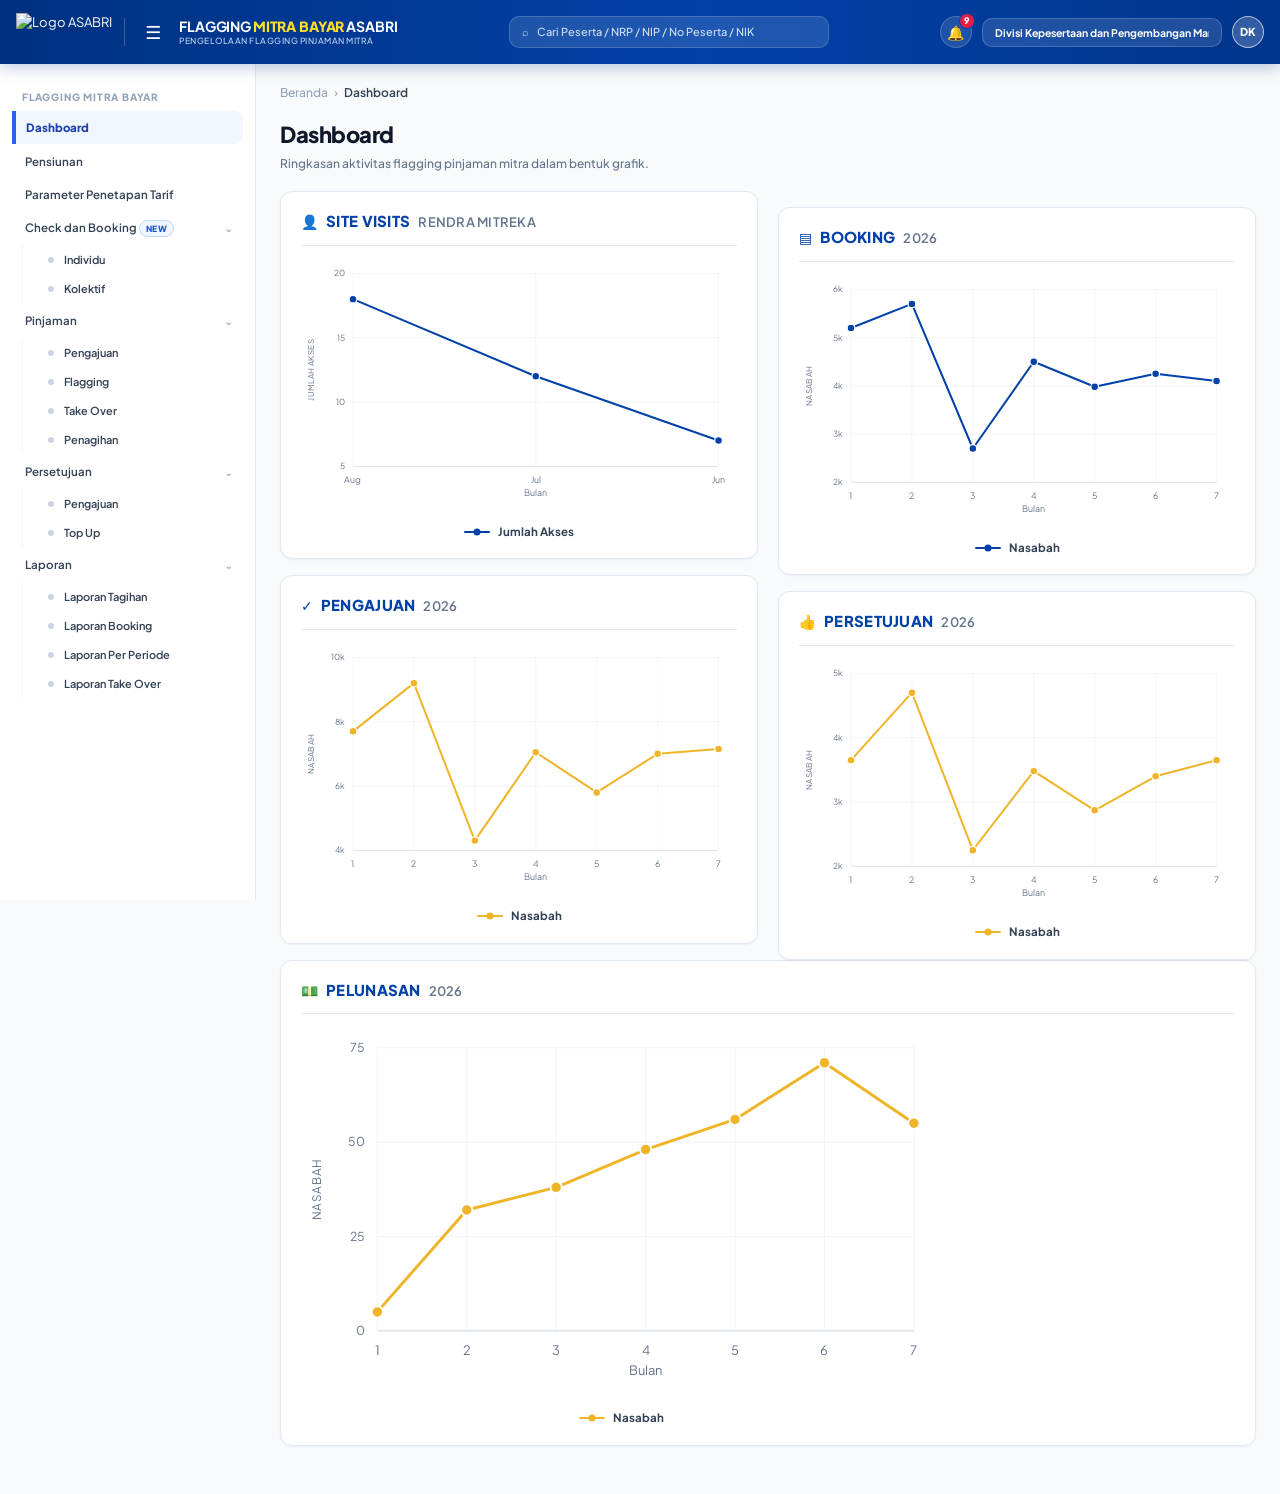
==== flagging/index.html @ bc32ad01 "Pendaftaran Peserta Baru, Daftar Nominatif & KPA, role pimpinan; KPR (PUM) dipisah ke pum/ - Pendaft" ====
<!DOCTYPE html>
<html lang="id">
<head>
<meta charset="UTF-8">
<meta name="viewport" content="width=device-width, initial-scale=1.0">
<title>Flagging Mitra Bayar (Prototype)</title>
<!-- Tampilan/warna diatur di style.css -->
<link rel="stylesheet" href="style.css">
</head>
<body>

<div class="app">

  <!-- ============ SIDEBAR ============ -->
  <nav class="sidebar" id="sidebar" aria-label="Navigasi utama">
    <div class="nav-group hot">FLAGGING MITRA BAYAR</div>

    <button class="nav-item" data-go="flagging-dashboard">Dashboard</button>
    <button class="nav-item" data-go="flagging-pensiunan">Pensiunan</button>
    <button class="nav-item" data-go="flagging-parameter-tarif">Parameter Penetapan Tarif</button>

    <button class="nav-item nav-parent" id="nav-flagging-cb" aria-expanded="true">
      <span>Check dan Booking <span class="tag">New</span></span><span class="chevron">⌄</span>
    </button>
    <div class="nav-children" id="nav-flagging-cb-children">
      <button class="nav-item nav-child" data-go="flagging-cb-individu">Individu</button>
      <button class="nav-item nav-child" data-go="flagging-cb-kolektif">Kolektif</button>
    </div>

    <button class="nav-item nav-parent" id="nav-flagging-pinjaman" aria-expanded="true">
      <span>Pinjaman</span><span class="chevron">⌄</span>
    </button>
    <div class="nav-children" id="nav-flagging-pinjaman-children">
      <button class="nav-item nav-child" data-go="flagging-pinjaman-pengajuan">Pengajuan</button>
      <button class="nav-item nav-child" data-go="flagging-pinjaman-flagging">Flagging</button>
      <button class="nav-item nav-child" data-go="flagging-pinjaman-takeover">Take Over</button>
      <button class="nav-item nav-child" data-go="flagging-pinjaman-penagihan">Penagihan</button>
    </div>

    <button class="nav-item nav-parent" id="nav-flagging-persetujuan" aria-expanded="true">
      <span>Persetujuan</span><span class="chevron">⌄</span>
    </button>
    <div class="nav-children" id="nav-flagging-persetujuan-children">
      <button class="nav-item nav-child" data-go="flagging-persetujuan">Pengajuan</button>
      <button class="nav-item nav-child" data-go="flagging-persetujuan-topup">Top Up</button>
    </div>

    <button class="nav-item nav-parent" id="nav-flagging-laporan" aria-expanded="true">
      <span>Laporan</span><span class="chevron">⌄</span>
    </button>
    <div class="nav-children" id="nav-flagging-laporan-children">
      <button class="nav-item nav-child" data-go="flagging-laporan-tagihan">Laporan Tagihan</button>
      <button class="nav-item nav-child" data-go="flagging-laporan-booking">Laporan Booking</button>
      <button class="nav-item nav-child" data-go="flagging-laporan-periode">Laporan Per Periode</button>
      <button class="nav-item nav-child" data-go="flagging-laporan-takeover">Laporan Take Over</button>
    </div>

  </nav>

  <!-- ============ MAIN ============ -->
  <div class="main">
    <header class="topbar">
      <div class="brand">
        <img class="brand-logo" src="logo-asabri-white.png" alt="Logo ASABRI">
        <span class="brand-sep"></span>
        <button class="burger" id="burger" aria-label="Sembunyikan / tampilkan sidebar">☰</button>
        <div class="brand-txt">FLAGGING <b>MITRA BAYAR</b> ASABRI<small>PENGELOLAAN FLAGGING PINJAMAN MITRA</small></div>
      </div>
      <div class="topsearch"><span>⌕</span><span>Cari Peserta / NRP / NIP / No Peserta / NIK</span></div>
      <div class="topright">
        <div class="notif-wrap">
          <button class="topbell" id="top-bell" aria-label="Notifikasi" aria-haspopup="true" aria-expanded="false">
            🔔<span class="topbell-badge" id="top-bell-count">0</span>
          </button>
          <div class="notif-pop" id="top-notif" hidden>
            <div class="notif-pop-head">
              <span>Notifikasi</span>
              <span class="pill pill-info" id="top-notif-count"></span>
            </div>
            <div class="notif-pop-list" id="top-notif-list"></div>
            <button class="notif-pop-foot" id="top-notif-all">Lihat semua di Persetujuan</button>
          </div>
        </div>
        <select class="role-chip" id="top-role" aria-label="Pilih role">
          <option>Divisi Kepesertaan dan Pengembangan Manfaat</option>
          <option>Kantor Cabang</option>
          <option>Bank BRI</option>
          <option>Bank BNI</option>
          <option>Bank Mandiri</option>
          <option>Bank BCA</option>
        </select>
        <div class="avatar" id="top-avatar">DK</div>
      </div>
    </header>

    <main class="content">
      <!-- ---------- PENGELOLAAN FLAGGING PINJAMAN MITRA » DASHBOARD ---------- -->
      <section class="screen" id="s-flagging-dashboard">
        <div class="crumb"><span>Beranda</span><span>›</span><b>Dashboard</b></div>
        <div class="page-head">
          <div>
            <h1 class="page-title">Dashboard</h1>
            <div class="page-sub">Ringkasan aktivitas flagging pinjaman mitra dalam bentuk grafik.</div>
          </div>
        </div>

        <div class="grid2" style="align-items:start">
          <div class="card chart-card">
            <div class="chart-head">
              <span class="chart-head-ico">👤</span>
              <span class="chart-head-title">Site Visits</span>
              <span class="chart-head-sub" id="fdash-mitra"></span>
            </div>
            <div id="fdash-site-visits"></div>
          </div>
          <div class="card chart-card">
            <div class="chart-head">
              <span class="chart-head-ico">▤</span>
              <span class="chart-head-title">Booking</span>
              <span class="chart-head-sub fdash-tahun"></span>
            </div>
            <div id="fdash-booking"></div>
          </div>
        </div>

        <div class="grid2" style="align-items:start">
          <div class="card chart-card">
            <div class="chart-head">
              <span class="chart-head-ico">✓</span>
              <span class="chart-head-title">Pengajuan</span>
              <span class="chart-head-sub fdash-tahun"></span>
            </div>
            <div id="fdash-pengajuan"></div>
          </div>
          <div class="card chart-card">
            <div class="chart-head">
              <span class="chart-head-ico">👍</span>
              <span class="chart-head-title">Persetujuan</span>
              <span class="chart-head-sub fdash-tahun"></span>
            </div>
            <div id="fdash-persetujuan"></div>
          </div>
        </div>

        <div class="card chart-card">
          <div class="chart-head">
            <span class="chart-head-ico">💵</span>
            <span class="chart-head-title">Pelunasan</span>
            <span class="chart-head-sub fdash-tahun"></span>
          </div>
          <div id="fdash-pelunasan" style="max-width:640px"></div>
        </div>
      </section>

      <!-- ---------- PENGELOLAAN FLAGGING PINJAMAN MITRA » PENSIUNAN ---------- -->
      <section class="screen" id="s-flagging-pensiunan">
        <div class="crumb"><span>Beranda</span><span>›</span><b>Pensiunan</b></div>
        <div class="page-head">
          <div>
            <h1 class="page-title">Pensiunan</h1>
            <div class="page-sub">Rekap peserta berflagging per mitra bayar, dipisah antara peserta aktif dan pensiun beserta imbal jasanya.</div>
          </div>
        </div>
        <div class="card">
          <h3 class="card-title">Search &amp; Filter</h3>
          <div class="grid3" style="align-items:end">
            <div class="field" style="margin-bottom:0">
              <label class="fl" for="fp-f-bulan">Periode Bulan</label>
              <select class="inp" id="fp-f-bulan"></select>
            </div>
            <div class="field" style="margin-bottom:0">
              <label class="fl" for="fp-f-tahun">Tahun</label>
              <input class="inp" type="number" id="fp-f-tahun" value="2025">
            </div>
            <div class="field" style="margin-bottom:0">
              <label class="fl" for="fp-f-mitra">Mitra Bayar</label>
              <input class="inp" id="fp-f-mitra" placeholder="Cari mitra...">
            </div>
          </div>
          <div class="toolbar" style="justify-content:flex-end;margin-top:14px;margin-bottom:0">
            <button class="btn btn-primary" id="fp-cari">⌕ Cari</button>
          </div>
        </div>

        <div class="card">
          <div class="toolbar" style="justify-content:space-between">
            <h3 class="card-title" style="margin:0">Daftar Mitra</h3>
            <div class="tbl-note" id="fp-count" style="margin:0"></div>
          </div>
          <div class="tbl-wrap">
            <table>
              <thead><tr>
                <th style="width:52px">No</th>
                <th>Mitra Bayar</th>
                <th class="num">Peserta Aktif</th>
                <th class="num">Imbal Jasa Peserta Aktif</th>
                <th class="num">Peserta Pensiun</th>
                <th class="num">Imbal Jasa Peserta Pensiun</th>
                <th class="num">Jumlah Penerima</th>
                <th class="num">Jumlah Netto</th>
              </tr></thead>
              <tbody id="fp-body"></tbody>
            </table>
          </div>
          <div style="display:flex;justify-content:flex-end;align-items:center;margin-top:10px">
            <div id="fp-pager" style="display:flex;gap:4px"></div>
          </div>
        </div>
      </section>

      <!-- ---------- PENGELOLAAN FLAGGING PINJAMAN MITRA » PINJAMAN » PERSETUJUAN ---------- -->
      <section class="screen" id="s-flagging-persetujuan">
        <div class="crumb"><span>Beranda</span><span>›</span><b>Persetujuan</b></div>
        <div class="page-head">
          <div>
            <h1 class="page-title">Persetujuan</h1>
            <div class="page-sub">Antrean persetujuan dari Check dan Booking (Individu &amp; Kolektif) dan dari sub modul Pengajuan.</div>
          </div>
        </div>

        <div class="card">
          <div class="grid3" style="align-items:end">
            <div class="field" style="margin-bottom:0">
              <label class="fl" for="fps-f-cari">KPA/NRP/NIP/Nama</label>
              <input class="inp" id="fps-f-cari" placeholder="Masukkan kata kunci pencarian...">
            </div>
            <div class="field" style="margin-bottom:0">
              <label class="fl" for="fps-f-status">Status</label>
              <select class="inp" id="fps-f-status"></select>
            </div>
            <div class="toolbar" style="justify-content:flex-end;margin-bottom:0">
              <button class="btn btn-primary" id="fps-cari">⌕ Cari</button>
            </div>
          </div>
        </div>

        <div class="card">
          <div class="tbl-wrap">
            <table>
              <thead><tr>
                <th>KPA</th>
                <th>NRP/NIP</th>
                <th>Mitra</th>
                <th>NOPENS</th>
                <th>Nama</th>
                <th>Tanggal Lahir</th>
                <th>Aktivitas</th>
                <th>Status</th>
                <th>Tanggal Proses</th>
                <th>Aksi</th>
              </tr></thead>
              <tbody id="fps-body"></tbody>
            </table>
          </div>

      <!-- ---------- FLAGGING » PERSETUJUAN » RIWAYAT ---------- -->
      <section class="screen" id="s-flagging-persetujuan-riwayat">
        <div class="crumb"><span>Beranda</span><span>›</span><span>Persetujuan</span><span>›</span><b>Riwayat Persetujuan</b></div>
        <div class="page-head">
          <div style="display:flex;align-items:flex-start;gap:14px">
            <button class="btn btn-ghost" data-go="flagging-persetujuan" id="fpsr-kembali">← Kembali</button>
            <div>
              <h1 class="page-title">Riwayat Persetujuan</h1>
              <div class="page-sub" id="fpsr-sub"></div>
            </div>
          </div>
        </div>

        <div class="card">
          <div class="tbl-wrap">
            <table class="wide-table">
              <thead>
                <tr>
                  <th rowspan="2">Tanggal Permohonan</th>
                  <th colspan="2" class="th-group">Mitra</th>
                  <th rowspan="2">Nama</th>
                  <th rowspan="2">KPA</th>
                  <th rowspan="2">NOPENS</th>
                  <th rowspan="2">NIK</th>
                  <th rowspan="2">Nomor Pinjaman Kredit</th>
                  <th colspan="3" class="th-group">Update</th>
                </tr>
                <tr>
                  <th>Nama</th><th>Cabang</th>
                  <th>Tanggal</th><th>Pemakai</th><th>Status</th>
                </tr>
              </thead>
              <tbody id="fpsr-body"></tbody>
            </table>
          </div>
          <div class="tbl-note" id="fpsr-count"></div>
        </div>
      </section>
          <div style="display:flex;justify-content:space-between;align-items:center;margin-top:10px;flex-wrap:wrap;gap:10px">
            <div class="tbl-note" id="fps-count" style="margin:0"></div>
            <div id="fps-pager" style="display:flex;gap:4px"></div>
          </div>
        </div>
      </section>

      <!-- ---------- FLAGGING » PERSETUJUAN » TOP UP ---------- -->
      <section class="screen" id="s-flagging-persetujuan-topup">
        <div class="crumb"><span>Beranda</span><span>›</span><span>Persetujuan</span><span>›</span><b>Top Up</b></div>
        <div class="page-head">
          <div>
            <h1 class="page-title">Persetujuan — Top Up</h1>
            <div class="page-sub">Antrean pengajuan top up dari layar Tambahkan Top Up.</div>
          </div>
        </div>

        <div class="card">
          <div class="grid3" style="align-items:end">
            <div class="field" style="margin-bottom:0">
              <label class="fl" for="fpt2-f-cari">KPA/NRP/NIP/Nama</label>
              <input class="inp" id="fpt2-f-cari" placeholder="Masukkan kata kunci pencarian...">
            </div>
            <div class="field" style="margin-bottom:0">
              <label class="fl" for="fpt2-f-status">Status</label>
              <select class="inp" id="fpt2-f-status"></select>
            </div>
            <div class="toolbar" style="justify-content:flex-end;margin-bottom:0">
              <button class="btn btn-primary" id="fpt2-cari">⌕ Cari</button>
            </div>
          </div>
        </div>

        <div class="card">
          <div class="tbl-wrap">
            <table>
              <thead><tr>
                <th>KPA</th>
                <th>NRP/NIP</th>
                <th>Mitra</th>
                <th>NOPENS</th>
                <th>Nama</th>
                <th>Aktivitas</th>
                <th class="num">Top Up Ke</th>
                <th class="num">Plafon</th>
                <th>Status</th>
                <th>Tanggal Proses</th>
                <th>Aksi</th>
              </tr></thead>
              <tbody id="fpt2-body"></tbody>
            </table>
          </div>
          <div style="display:flex;justify-content:space-between;align-items:center;margin-top:10px;flex-wrap:wrap;gap:10px">
            <div class="tbl-note" id="fpt2-count" style="margin:0"></div>
            <div id="fpt2-pager" style="display:flex;gap:4px"></div>
          </div>
        </div>
      </section>

      <!-- ---------- FLAGGING » PERSETUJUAN » TOP UP » DETAIL ---------- -->
      <section class="screen" id="s-flagging-persetujuan-topup-detail">
        <div class="crumb"><span>Beranda</span><span>›</span><span>Persetujuan</span><span>›</span><span>Top Up</span><span>›</span><b>Detail Top Up</b></div>
        <div class="page-head">
          <div style="display:flex;align-items:flex-start;gap:14px">
            <button class="btn btn-ghost" data-go="flagging-persetujuan-topup">← Kembali</button>
            <div>
              <h1 class="page-title">Detail Pengajuan Top Up</h1>
              <div class="page-sub" id="fptd-sub"></div>
            </div>
          </div>
        </div>

        <div class="card">
          <h2 class="card-title">Data Top Up</h2>
          <hr class="hr-card">
          <h4 class="section-title">Informasi Peserta</h4>
          <div class="grid3" id="fptd-peserta"></div>
        </div>

        <div class="card">
          <h4 class="section-title">Informasi Top Up</h4>
          <div class="grid2" id="fptd-topup"></div>
          <div class="alert alert-info" id="fptd-tanpa-muatan" style="display:none">
            <span>ⓘ</span><span>Pengajuan ini tidak membawa rincian top up — kemungkinan dibuat sebelum layar Tambahkan Top Up dipakai.</span>
          </div>

          <div class="alert alert-info" id="fptd-keputusan" style="display:none">
            <span>ⓘ</span><span id="fptd-keputusan-teks"></span>
          </div>

          <div class="form-actions" id="fptd-aksi">
            <button class="btn btn-danger" id="fptd-tolak">Tolak</button>
            <button class="btn btn-success" id="fptd-setujui">Setujui</button>
          </div>
        </div>

        <div class="card">
          <h4 class="section-title">Riwayat</h4>
          <div class="tbl-wrap">
            <table>
              <thead><tr><th>Tanggal</th><th>Pengguna</th><th>Aksi</th><th>Keterangan</th></tr></thead>
              <tbody id="fptd-riwayat"></tbody>
            </table>
          </div>
        </div>
      </section>

      <!-- ---------- PENGELOLAAN FLAGGING PINJAMAN MITRA » LAPORAN ---------- -->
      <section class="screen" id="s-flagging-laporan-tagihan">
        <div class="crumb"><span>Beranda</span><span>›</span><span>Laporan</span><span>›</span><b>Laporan Tagihan</b></div>
        <div class="page-head">
          <div>
            <h1 class="page-title">Laporan Tagihan</h1>
            <div class="page-sub">Rekap tagihan pinjaman mitra.</div>
          </div>
        </div>
        <div class="card">
          <div class="alert alert-info"><span>ⓘ</span><span>Halaman ini masih dalam pengembangan. Isinya akan menyusul sesuai referensi FSD.</span></div>
        </div>
      </section>

      <section class="screen" id="s-flagging-laporan-booking">
        <div class="crumb"><span>Beranda</span><span>›</span><span>Laporan</span><span>›</span><b>Laporan Booking</b></div>
        <div class="page-head">
          <div>
            <h1 class="page-title">Laporan Booking</h1>
            <div class="page-sub">Rekap booking pinjaman mitra.</div>
          </div>
        </div>
        <div class="card">
          <div class="alert alert-info"><span>ⓘ</span><span>Halaman ini masih dalam pengembangan. Isinya akan menyusul sesuai referensi FSD.</span></div>
        </div>
      </section>

      <section class="screen" id="s-flagging-laporan-periode">
        <div class="crumb"><span>Beranda</span><span>›</span><span>Laporan</span><span>›</span><b>Laporan Per Periode</b></div>
        <div class="page-head">
          <div>
            <h1 class="page-title">Laporan Per Periode</h1>
            <div class="page-sub">Rekap pinjaman mitra per periode.</div>
          </div>
        </div>
        <div class="card">
          <div class="alert alert-info"><span>ⓘ</span><span>Halaman ini masih dalam pengembangan. Isinya akan menyusul sesuai referensi FSD.</span></div>
        </div>
      </section>

      <section class="screen" id="s-flagging-laporan-takeover">
        <div class="crumb"><span>Beranda</span><span>›</span><span>Laporan</span><span>›</span><b>Laporan Take Over</b></div>
        <div class="page-head">
          <div>
            <h1 class="page-title">Laporan Take Over</h1>
            <div class="page-sub">Rekap take over pinjaman mitra.</div>
          </div>
        </div>
        <div class="card">
          <div class="alert alert-info"><span>ⓘ</span><span>Halaman ini masih dalam pengembangan. Isinya akan menyusul sesuai referensi FSD.</span></div>
        </div>
      </section>

      <!-- ---------- PENGELOLAAN FLAGGING PINJAMAN MITRA » PARAMETER PENETAPAN TARIF ---------- -->
      <section class="screen" id="s-flagging-parameter-tarif">
        <div class="crumb"><span>Beranda</span><span>›</span><b>Parameter Penetapan Tarif</b></div>
        <div class="page-head">
          <div>
            <h1 class="page-title">Parameter Penetapan Tarif</h1>
            <div class="page-sub">Tarif layanan per jenis transaksi dan jenis peserta.</div>
          </div>
          <button class="btn btn-primary" data-go="flagging-tarif-tambah">+ Penetapan Tarif</button>
        </div>

        <div class="card">
          <div class="grid3" style="align-items:end">
            <div class="field" style="margin-bottom:0">
              <label class="fl" for="ftr-f-tarif">Jenis Tarif</label>
              <select class="inp" id="ftr-f-tarif"></select>
            </div>
            <div class="field" style="margin-bottom:0">
              <label class="fl" for="ftr-f-peserta">Jenis Peserta</label>
              <select class="inp" id="ftr-f-peserta"></select>
            </div>
            <div class="toolbar" style="justify-content:flex-end;margin-bottom:0">
              <button class="btn btn-primary" id="ftr-cari">⌕ Cari</button>
            </div>
          </div>
        </div>

        <div class="card">
          <div class="tbl-wrap">
            <table>
              <thead>
                <tr>
                  <th style="width:52px">No</th>
                  <th>Jenis Tarif</th>
                  <th>Jenis Peserta</th>
                  <th style="width:120px">Aksi</th>
                </tr>
              </thead>
              <tbody id="ftr-body"></tbody>
            </table>
          </div>
          <div style="display:flex;justify-content:space-between;align-items:center;margin-top:10px;flex-wrap:wrap;gap:10px">
            <div class="tbl-note" id="ftr-count" style="margin:0"></div>
            <div id="ftr-pager" style="display:flex;gap:4px"></div>
          </div>
        </div>
      </section>

      <!-- ---------- PARAMETER PENETAPAN TARIF » PENETAPAN TARIF ---------- -->
      <section class="screen" id="s-flagging-tarif-tambah">
        <div class="crumb"><span>Beranda</span><span>›</span><span>Parameter Penetapan Tarif</span><span>›</span><b>Penetapan Tarif</b></div>
        <div class="page-head">
          <div style="display:flex;align-items:flex-start;gap:14px">
            <button class="btn btn-ghost" data-go="flagging-parameter-tarif">← Kembali</button>
            <div>
              <h1 class="page-title">Penetapan Tarif</h1>
              <div class="page-sub">Tetapkan nominal tarif untuk satu jenis transaksi dan jenis peserta.</div>
            </div>
          </div>
        </div>

        <div class="card">
          <div class="grid2">
            <div class="field">
              <label class="fl" for="ftt2-tarif">Jenis Tarif <span class="req">*</span></label>
              <select class="inp" id="ftt2-tarif"></select>
            </div>
            <div class="field">
              <label class="fl" for="ftt2-peserta">Jenis Peserta <span class="req">*</span></label>
              <select class="inp" id="ftt2-peserta"></select>
            </div>

            <div class="field">
              <label class="fl" for="ftt2-nominal">Nominal <span class="req">*</span></label>
              <div class="money"><span>Rp</span><input id="ftt2-nominal" placeholder="0"></div>
            </div>
            <div class="field">
              <label class="fl" for="ftt2-periode">Periode <span class="req">*</span></label>
              <input class="inp" type="date" id="ftt2-periode">
              <div class="hint">Tanggal mulai berlakunya tarif ini.</div>
            </div>
          </div>

          <div class="form-actions">
            <button class="btn btn-ghost" data-go="flagging-parameter-tarif">Batal</button>
            <button class="btn btn-primary" id="ftt2-simpan">Simpan Tarif</button>
          </div>
        </div>
      </section>

      <!-- ---------- PARAMETER PENETAPAN TARIF » DETAIL ---------- -->
      <section class="screen" id="s-flagging-tarif-detail">
        <div class="crumb"><span>Beranda</span><span>›</span><span>Parameter Penetapan Tarif</span><span>›</span><b>Detail Tarif</b></div>
        <div class="page-head">
          <div style="display:flex;align-items:flex-start;gap:14px">
            <button class="btn btn-ghost" data-go="flagging-parameter-tarif">← Kembali</button>
            <div>
              <h1 class="page-title">Detail Tarif</h1>
              <div class="page-sub" id="ftrd-sub"></div>
            </div>
          </div>
        </div>

        <div class="card">
          <div class="grid3">
            <div class="field">
              <label class="fl" for="ftrd-tarif">Jenis Tarif</label>
              <input class="inp" id="ftrd-tarif" disabled>
            </div>
            <div class="field">
              <label class="fl" for="ftrd-peserta">Jenis Peserta</label>
              <input class="inp" id="ftrd-peserta" disabled>
            </div>
            <div class="field">
              <label class="fl" for="ftrd-nominal">Nominal</label>
              <div class="money"><span>Rp</span><input id="ftrd-nominal" disabled></div>
            </div>
          </div>
        </div>
      </section>
      <!-- ---------- FLAGGING » CHECK DAN BOOKING » INDIVIDU ---------- -->
      <section class="screen" id="s-flagging-cb-individu">
        <div class="crumb"><span>Beranda</span><span>›</span><span>Check dan Booking</span><span>›</span><b>Individu</b></div>
        <div class="page-head">
          <div>
            <h1 class="page-title">Check dan Booking — Individu</h1>
            <div class="page-sub">Peserta yang sudah dibooking satu per satu lewat pencarian KPA.</div>
          </div>
          <button class="btn btn-primary" data-go="flagging-cb-individu-cari">+ Check dan Booking Individu</button>
        </div>

        <div class="card">
          <div class="grid3" style="align-items:end">
            <div class="field" style="margin-bottom:0">
              <label class="fl" for="fci-f-cari">KPA/NRP/NIP/Nama</label>
              <input class="inp" id="fci-f-cari" placeholder="Masukkan kata kunci pencarian...">
            </div>
            <div class="field" style="margin-bottom:0">
              <label class="fl" for="fci-f-status">Status</label>
              <select class="inp" id="fci-f-status"></select>
            </div>
            <div class="toolbar" style="justify-content:flex-end;margin-bottom:0">
              <button class="btn btn-primary" id="fci-cari">⌕ Cari</button>
            </div>
          </div>
        </div>

        <div class="card">
          <div class="tbl-wrap">
            <table class="wide-table">
              <thead>
                <tr>
                  <th rowspan="2" style="width:52px">No</th>
                  <th rowspan="2">KPA</th>
                  <th rowspan="2">NRP/NIP</th>
                  <th colspan="3" class="th-group">Peserta</th>
                  <th colspan="4" class="th-group">Penerima</th>
                  <th rowspan="2">Booking</th>
                  <th rowspan="2">Status</th>
                  <th rowspan="2" class="stick-r">Aksi</th>
                </tr>
                <tr>
                  <th>Nomor Pensiun</th><th>Nama</th><th>Tanggal Lahir</th>
                  <th>Pensiun</th><th>Hidup</th><th>Nopensiun</th><th>Nama</th>
                </tr>
              </thead>
              <tbody id="fci-body"></tbody>
            </table>
          </div>
          <div style="display:flex;justify-content:space-between;align-items:center;margin-top:10px;flex-wrap:wrap;gap:10px">
            <div class="tbl-note" id="fci-count" style="margin:0"></div>
            <div id="fci-pager" style="display:flex;gap:4px"></div>
          </div>
        </div>
      </section>

      <!-- ---------- FLAGGING » CHECK DAN BOOKING » INDIVIDU » PENCARIAN ---------- -->
      <section class="screen" id="s-flagging-cb-individu-cari">
        <div class="crumb"><span>Beranda</span><span>›</span><span>Check dan Booking</span><span>›</span><span>Individu</span><span>›</span><b>Check dan Booking Individu</b></div>
        <div class="page-head">
          <div style="display:flex;align-items:flex-start;gap:14px">
            <button class="btn btn-ghost" data-go="flagging-cb-individu">← Kembali</button>
            <div>
              <h1 class="page-title">Check dan Booking Individu</h1>
              <div class="page-sub">Pengecekan status flagging dan booking untuk satu peserta</div>
            </div>
          </div>
        </div>
        <div class="card">
          <h2 class="card-title">Pencarian Peserta</h2>
          <hr class="hr-card">
          <div class="field" style="max-width:360px">
            <label class="fl" for="fcbi-kpa">KPA <span class="req">*</span></label>
            <input class="inp" id="fcbi-kpa" placeholder="Masukkan nomor KPA">
            <div class="hint">Jenis peserta ditentukan otomatis dari nomor KPA.</div>
          </div>
          <div class="form-actions" style="justify-content:flex-start;border-top:0;padding-top:0;margin-top:18px">
            <button class="btn btn-primary" id="fcbi-search">⌕ Search</button>
          </div>
        </div>

        <!-- ===== hasil: Individu Peserta Aktif ===== -->
        <div class="card" id="fcbi-hasil-aktif" style="display:none;margin-top:16px">
          <h2 class="card-title">Informasi Peserta <span class="pill pill-info" style="margin-left:6px;vertical-align:middle">Peserta Aktif</span></h2>
          <hr class="hr-card">
          <div class="grid3">
            <div class="field">
              <label class="fl">Nomor KPA</label>
              <input class="inp" id="fcbi-a-kpa" disabled>
            </div>
            <div class="field">
              <label class="fl">Nama</label>
              <input class="inp" id="fcbi-a-nama" disabled>
            </div>
            <div class="field">
              <label class="fl">Mitra</label>
              <input class="inp" id="fcbi-a-mitra" disabled>
            </div>
            <div class="field">
              <label class="fl">Gaji</label>
              <input class="inp" id="fcbi-a-gaji" disabled>
              <div class="hint" id="fcbi-a-gaji-hint" style="display:none">Parameter tarif belum ditentukan.</div>
            </div>
          </div>
          <div class="form-actions">
            <button class="btn btn-gold" id="fcbi-a-booking">Booking</button>
          </div>
        </div>

        <!-- ===== hasil: Individu Peserta Pensiun Sendiri ===== -->
        <div class="card" id="fcbi-hasil-sendiri" style="display:none;margin-top:16px">
          <h2 class="card-title">Informasi Peserta <span class="pill pill-info" style="margin-left:6px;vertical-align:middle">Pensiun Sendiri</span></h2>
          <hr class="hr-card">
          <div class="grid3">
            <div class="field">
              <label class="fl">Nomor KPA</label>
              <input class="inp" id="fcbi-s-kpa" disabled>
            </div>
            <div class="field">
              <label class="fl">Nomor Pensiun</label>
              <input class="inp" id="fcbi-s-nopensiun" disabled>
            </div>
            <div class="field">
              <label class="fl">Nama</label>
              <input class="inp" id="fcbi-s-nama" disabled>
            </div>
            <div class="field">
              <label class="fl">Mitra</label>
              <input class="inp" id="fcbi-s-mitra" disabled>
            </div>
            <div class="field">
              <label class="fl">Gaji</label>
              <input class="inp" id="fcbi-s-gaji" disabled>
              <div class="hint" id="fcbi-s-gaji-hint" style="display:none">Parameter tarif belum ditentukan.</div>
            </div>
          </div>
          <div class="form-actions">
            <button class="btn btn-gold" id="fcbi-s-booking">Booking</button>
          </div>
        </div>

        <!-- ===== hasil: Individu Peserta Pensiun Waris ===== -->
        <div class="card" id="fcbi-hasil-waris" style="display:none;margin-top:16px">
          <h2 class="card-title">Informasi Peserta <span class="pill pill-info" style="margin-left:6px;vertical-align:middle">Pensiun Waris</span></h2>
          <hr class="hr-card">
          <div class="grid3">
            <div class="field">
              <label class="fl">Nomor KPA</label>
              <input class="inp" id="fcbi-w-kpa" disabled>
            </div>
            <div class="field">
              <label class="fl">NOPENS</label>
              <input class="inp" id="fcbi-w-nopens" disabled>
            </div>
            <div class="field" style="position:relative">
              <label class="fl" for="fcbi-w-nopensiun-peminjam">Nomor Pensiun Peminjam <span class="req">*</span></label>
              <input class="inp" id="fcbi-w-nopensiun-peminjam" placeholder="Cari nomor pensiun peminjam..." autocomplete="off">
              <div class="autocomplete-list" id="fcbi-w-peminjam-list"></div>
            </div>
            <div class="field">
              <label class="fl">Nama Peminjam</label>
              <input class="inp" id="fcbi-w-nama-peminjam" disabled>
            </div>
            <div class="field">
              <label class="fl">Nama</label>
              <input class="inp" id="fcbi-w-nama" disabled>
            </div>
            <div class="field">
              <label class="fl">Mitra</label>
              <input class="inp" id="fcbi-w-mitra" disabled>
            </div>
            <div class="field">
              <label class="fl">Gaji</label>
              <input class="inp" id="fcbi-w-gaji" disabled>
              <div class="hint" id="fcbi-w-gaji-hint" style="display:none">Parameter tarif belum ditentukan.</div>
            </div>
          </div>
          <div class="form-actions">
            <button class="btn btn-gold" id="fcbi-w-booking">Booking</button>
          </div>
        </div>
      </section>

      <!-- ---------- FLAGGING » CHECK DAN BOOKING » INDIVIDU » DETAIL ---------- -->
      <section class="screen" id="s-flagging-cb-booking-detail">
        <div class="crumb"><span>Beranda</span><span>›</span><span>Check dan Booking</span><span>›</span><span id="fcid-crumb-asal">Individu</span><span>›</span><b>Detail Booking</b></div>
        <div class="page-head">
          <div style="display:flex;align-items:flex-start;gap:14px">
            <button class="btn btn-ghost" data-go="flagging-cb-individu" id="fcid-kembali">← Kembali</button>
            <div>
              <h1 class="page-title">Detail Booking</h1>
              <div class="page-sub" id="fcid-sub"></div>
            </div>
          </div>
        </div>

        <div class="card">
          <h2 class="card-title">Data Peserta</h2>
          <hr class="hr-card">
          <div class="grid3" id="fcid-peserta"></div>
        </div>

        <div class="card">
          <h4 class="section-title">Data Pinjaman</h4>
          <div class="grid2" id="fcid-pinjaman"></div>
          <div class="alert alert-info" id="fcid-pinjaman-kosong" style="display:none">
            <span>ⓘ</span><span>Data pinjaman belum diisi. Lengkapi lewat tombol Ubah di daftar Individu.</span>
          </div>
        </div>
      </section>

      <!-- ---------- FLAGGING » CHECK DAN BOOKING » INDIVIDU » UBAH ---------- -->
      <section class="screen" id="s-flagging-cb-booking-ubah">
        <div class="crumb"><span>Beranda</span><span>›</span><span>Check dan Booking</span><span>›</span><span id="fciu-crumb-asal">Individu</span><span>›</span><b>Ubah Booking</b></div>
        <div class="page-head">
          <div style="display:flex;align-items:flex-start;gap:14px">
            <button class="btn btn-ghost" data-go="flagging-cb-individu" id="fciu-kembali">← Kembali</button>
            <div>
              <h1 class="page-title">Ubah Booking</h1>
              <div class="page-sub" id="fciu-sub"></div>
            </div>
          </div>
        </div>

        <div class="card">
          <h2 class="card-title">Data Peserta</h2>
          <hr class="hr-card">
          <div class="grid3">
            <div class="field">
              <label class="fl" for="fciu-kpa">KPA</label>
              <input class="inp" id="fciu-kpa" disabled>
            </div>
            <div class="field">
              <label class="fl" for="fciu-nrp">NRP/NIP</label>
              <input class="inp" id="fciu-nrp" disabled>
            </div>
            <div class="field">
              <label class="fl" for="fciu-nama">Nama</label>
              <input class="inp" id="fciu-nama" disabled>
            </div>
            <div class="field">
              <label class="fl" for="fciu-nopens">NOPENS</label>
              <input class="inp" id="fciu-nopens" disabled>
            </div>
            <div class="field">
              <label class="fl" for="fciu-tgl-lahir">Tanggal Lahir</label>
              <input class="inp" type="date" id="fciu-tgl-lahir" disabled>
            </div>
            <div class="field">
              <label class="fl" for="fciu-gaji">Gaji Peserta</label>
              <div class="money"><span>Rp</span><input id="fciu-gaji" disabled></div>
            </div>
          </div>
        </div>

        <div class="card">
          <h4 class="section-title">Data Pinjaman</h4>
          <div class="grid2">
            <div class="field">
              <label class="fl" for="fciu-tgl-pelunasan">Tgl Pelunasan</label>
              <input class="inp" type="date" id="fciu-tgl-pelunasan">
            </div>
            <div class="field">
              <label class="fl" for="fciu-p-tgl-lahir">Tgl Lahir</label>
              <input class="inp" type="date" id="fciu-p-tgl-lahir" disabled>
              <div class="hint">Mengikuti Tanggal Lahir di Data Peserta.</div>
            </div>

            <div class="field">
              <label class="fl" for="fciu-p-nopens">NOPENS</label>
              <input class="inp" id="fciu-p-nopens" disabled>
              <div class="hint">Mengikuti NOPENS di Data Peserta.</div>
            </div>
            <div class="field">
              <label class="fl" for="fciu-akhir-kredit">Tanggal Akhir Kredit</label>
              <input class="inp" type="date" id="fciu-akhir-kredit">
            </div>

            <div class="field">
              <label class="fl" for="fciu-p-nama">Nama</label>
              <input class="inp" id="fciu-p-nama" disabled>
              <div class="hint">Mengikuti Nama di Data Peserta.</div>
            </div>
            <div class="field">
              <label class="fl" for="fciu-norek-tab">Nomor Rekening Tabungan</label>
              <input class="inp" id="fciu-norek-tab">
            </div>

            <div class="field">
              <label class="fl" for="fciu-awal-kredit">Awal Kredit</label>
              <input class="inp" type="date" id="fciu-awal-kredit">
            </div>
            <div class="field">
              <label class="fl" for="fciu-no-pk">Nomor Perjanjian Kredit</label>
              <input class="inp" id="fciu-no-pk">
            </div>

            <div class="field">
              <label class="fl" for="fciu-plafon">Plafon</label>
              <div class="money"><span>Rp</span><input id="fciu-plafon"></div>
            </div>
            <div class="field">
              <label class="fl" for="fciu-cabang">Cabang Mitra Bayar</label>
              <input class="inp" id="fciu-cabang" disabled>
              <div class="hint">Terisi otomatis dari data kepesertaan.</div>
            </div>

            <div class="field">
              <label class="fl" for="fciu-norek-kredit">Nomor Rekening Kredit</label>
              <input class="inp" id="fciu-norek-kredit">
            </div>
            <div class="field">
              <label class="fl" for="fciu-angsuran">Besaran Angsuran <span class="req">*</span></label>
              <div class="money"><span>Rp</span><input id="fciu-angsuran"></div>
            </div>

            <div class="field">
              <label class="fl" for="fciu-mitra">Mitra Bayar</label>
              <input class="inp" id="fciu-mitra" disabled>
              <div class="hint" id="fciu-mitra-hint">Mengikuti mitra bayar yang sedang login.</div>
            </div>
            <div class="field">
              <label class="fl" for="fciu-sub-kredit">Sub Kredit <span class="req">*</span></label>
              <input class="inp" id="fciu-sub-kredit">
            </div>

            <div class="field">
              <label class="fl" for="fciu-jns-tab">Jenis Tabungan</label>
              <input class="inp" id="fciu-jns-tab">
            </div>
            <div class="field">
              <label class="fl" for="fciu-sp3r">Unggah Lampiran SP3R <span class="req">*</span></label>
              <input class="inp" type="file" id="fciu-sp3r">
            </div>

            <div class="field">
              <label class="fl" for="fciu-nik">NIK <span class="req">*</span></label>
              <input class="inp" id="fciu-nik" disabled>
              <div class="hint">Terisi otomatis dari data kepesertaan.</div>
            </div>
            <div class="field">
              <label class="fl" for="fciu-pernyataan">Unggah Lampiran Surat Pernyataan Kredit Mitra Bayar <span class="req">*</span></label>
              <input class="inp" type="file" id="fciu-pernyataan">
            </div>
          </div>

          <div class="form-actions">
            <button class="btn btn-ghost" data-go="flagging-cb-individu" id="fciu-batal">Batal</button>
            <button class="btn btn-primary" id="fciu-submit">Submit</button>
          </div>
        </div>
      </section>

      <!-- ---------- FLAGGING » CHECK DAN BOOKING » KOLEKTIF ---------- -->
      <section class="screen" id="s-flagging-cb-kolektif">
        <div class="crumb"><span>Beranda</span><span>›</span><span>Check dan Booking</span><span>›</span><b>Kolektif</b></div>
        <div class="page-head">
          <div>
            <h1 class="page-title">Check dan Booking — Kolektif</h1>
            <div class="page-sub">Pengecekan status flagging dan booking untuk batch/kolektif peserta</div>
          </div>
          <button class="btn btn-primary" data-go="flagging-cb-check">+ Check &amp; Booking Flagging Kolektif</button>
        </div>
        <!-- ===== filter tabel Mitra ===== -->
        <div class="card">
          <div class="grid3" style="align-items:end">
            <div class="field" style="margin-bottom:0">
              <label class="fl" for="fcbk-bf-mitra">Mitra Bayar</label>
              <input class="inp" id="fcbk-bf-mitra" placeholder="Masukkan nama mitra...">
            </div>
            <div class="field" style="margin-bottom:0">
              <label class="fl" for="fcbk-bf-tanggal">Tanggal</label>
              <input class="inp" type="date" id="fcbk-bf-tanggal">
            </div>
            <div class="toolbar" style="justify-content:flex-end;margin-bottom:0">
              <button class="btn btn-primary" id="fcbk-batch-cari">⌕ Cari</button>
            </div>
          </div>
        </div>

        <!-- ===== Mitra: riwayat batch yang diunggah ===== -->
        <div class="card">
          <div class="toolbar" style="justify-content:space-between">
            <h3 class="card-title" style="margin:0">Mitra</h3>
            <div class="tbl-note" id="fcbk-batch-count" style="margin:0"></div>
          </div>
          <div class="tbl-wrap">
            <table>
              <thead><tr>
                <th>Mitra</th><th>Status</th><th>Pengguna</th><th>Tanggal</th>
              </tr></thead>
              <tbody id="fcbk-batch-body"></tbody>
            </table>
          </div>
        </div>

        <!-- ===== Peserta: daftar peserta hasil batch ===== -->
        <div class="card">
          <div class="grid3">
            <div class="field" style="margin-bottom:0">
              <label class="fl" for="fcbk-f-ktpa">No KPA</label>
              <input class="inp" id="fcbk-f-ktpa" placeholder="No KPA...">
            </div>
            <div class="field" style="margin-bottom:0">
              <label class="fl" for="fcbk-f-nrp">NRP</label>
              <input class="inp" id="fcbk-f-nrp" placeholder="NRP...">
            </div>
            <div class="field" style="margin-bottom:0">
              <label class="fl" for="fcbk-f-nik">NIK</label>
              <input class="inp" id="fcbk-f-nik" placeholder="NIK...">
            </div>
          </div>
          <div class="grid3" style="margin-top:14px;align-items:end">
            <div class="field" style="margin-bottom:0">
              <label class="fl" for="fcbk-f-nama">Nama</label>
              <input class="inp" id="fcbk-f-nama" placeholder="Nama...">
            </div>
            <div></div>
            <div class="toolbar" style="justify-content:flex-end;margin-bottom:0">
              <button class="btn btn-primary" id="fcbk-cari">⌕ Cari</button>
            </div>
          </div>
        </div>

        <div class="card">
          <h3 class="card-title">Peserta</h3>
          <div class="tbl-wrap">
            <table class="wide-table">
              <thead>
                <tr>
                  <th rowspan="2" style="width:52px">No</th>
                  <th rowspan="2">KPA</th>
                  <th rowspan="2">NRP/NIP</th>
                  <th colspan="3" class="th-group">Peserta</th>
                  <th colspan="4" class="th-group">Penerima</th>
                  <th rowspan="2">Booking</th>
                  <th rowspan="2">Status</th>
                  <th rowspan="2" class="stick-r">Aksi</th>
                </tr>
                <tr>
                  <th>Nomor Pensiun</th><th>Nama</th><th>Tanggal Lahir</th>
                  <th>Pensiun</th><th>Hidup</th><th>Nopensiun</th><th>Nama</th>
                </tr>
              </thead>
              <tbody id="fcbk-peserta-body"></tbody>
            </table>
          </div>
          <div style="display:flex;justify-content:space-between;align-items:center;margin-top:10px;flex-wrap:wrap;gap:10px">
            <div class="tbl-note" id="fcbk-peserta-count" style="margin:0"></div>
            <div id="fcbk-peserta-pager" style="display:flex;gap:4px"></div>
          </div>
        </div>
      </section>

      <!-- ---------- FLAGGING » CHECK DAN BOOKING » KOLEKTIF » CHECK & BOOKING ---------- -->
      <section class="screen" id="s-flagging-cb-check">
        <div class="crumb"><span>Beranda</span><span>›</span><span>Check dan Booking</span><span>›</span><span>Kolektif</span><span>›</span><b>Check &amp; Booking Flagging Kolektif</b></div>
        <div class="page-head">
          <div style="display:flex;align-items:flex-start;gap:14px">
            <button class="btn btn-ghost" data-go="flagging-cb-kolektif">← Kembali</button>
            <div>
              <h1 class="page-title">Check &amp; Booking Flagging Kolektif</h1>
              <div class="page-sub">Unggah berkas batch peserta dari mitra, lalu pilih peserta yang akan dibooking.</div>
            </div>
          </div>
        </div>

        <div class="card">
          <h2 class="card-title">Unggah Berkas Batch</h2>
          <hr class="hr-card">
          <div style="display:flex;align-items:flex-end;gap:12px;flex-wrap:wrap">
            <div class="field" style="width:360px;max-width:100%;margin-bottom:0;position:relative">
              <label class="fl" for="fcbk-mitra">Mitra <span class="req">*</span></label>
              <input class="inp" id="fcbk-mitra" placeholder="Cari nama mitra..." autocomplete="off">
              <div class="autocomplete-list" id="fcbk-mitra-list"></div>
            </div>
            <a class="btn btn-ghost" id="fcbk-template" style="flex-shrink:0"
               href="Template%20Check%20Booking%20Kolektif.xlsx"
               download="Template Check Booking Kolektif.xlsx">⤓ Download Template Excel</a>
          </div>

          <div style="margin-top:18px;border:1.5px dashed var(--line);border-radius:9px;padding:26px;text-align:center;background:var(--field)">
            <div style="font-size:26px;color:var(--slate);margin-bottom:8px">⬆</div>
            <div style="font-weight:600;margin-bottom:4px">Unggah file batch peserta</div>
            <div class="hint" style="margin:0 0 13px">Format .xlsx / .csv sesuai template</div>
            <button class="btn btn-ghost btn-sm" id="fcbk-pilih-file">Pilih file &amp; unggah</button>
            <div class="hint ok-txt" id="fcbk-file-nama" style="display:none;margin-top:11px"></div>
          </div>

          <div class="form-actions" style="justify-content:flex-end">
            <button class="btn btn-ghost" data-go="flagging-cb-kolektif">Batal</button>
            <button class="btn btn-primary" id="fcbk-proses">Check &amp; Booking</button>
          </div>
        </div>

        <!-- ===== muncul setelah berkas diproses ===== -->
        <div class="card" id="fcbk-hasil" style="display:none">
          <div class="toolbar" style="justify-content:space-between">
            <h3 class="card-title" style="margin:0">Data Diunggah</h3>
            <div class="tbl-note" id="fcbk-hasil-count" style="margin:0"></div>
          </div>
          <div class="tbl-wrap">
            <table>
              <thead>
                <tr>
                  <th rowspan="2" style="width:52px">No</th>
                  <th rowspan="2">KPA</th>
                  <th rowspan="2">NRP/NIP</th>
                  <th colspan="3" class="th-group">Peserta</th>
                  <th colspan="4" class="th-group">Penerima</th>
                  <th rowspan="2">Hasil Validasi</th>
                  <th rowspan="2">
                    <label class="chk-head">
                      <input type="checkbox" id="fcbk-chk-all" aria-label="Pilih semua peserta">Booking
                    </label>
                  </th>
                </tr>
                <tr>
                  <th>Nomor Pensiun</th><th>Nama</th><th>Tanggal Lahir</th>
                  <th>Pensiun</th><th>Hidup</th><th>Nopensiun</th><th>Nama</th>
                </tr>
              </thead>
              <tbody id="fcbk-hasil-body"></tbody>
            </table>
          </div>
          <div style="display:flex;justify-content:space-between;align-items:center;margin-top:10px;flex-wrap:wrap;gap:10px">
            <div class="tbl-note" id="fcbk-hasil-note" style="margin:0"></div>
            <div id="fcbk-hasil-pager" style="display:flex;gap:4px"></div>
          </div>
          <div class="form-actions">
            <button class="btn btn-gold" id="fcbk-simpan-booking">Booking</button>
          </div>
        </div>
      </section>

      <!-- ---------- FLAGGING » PINJAMAN » PENGAJUAN ---------- -->
      <section class="screen" id="s-flagging-pinjaman-pengajuan">
        <div class="crumb"><span>Beranda</span><span>›</span><span>Pinjaman</span><span>›</span><b>Pengajuan</b></div>
        <div class="page-head">
          <div>
            <h1 class="page-title">Pinjaman — Pengajuan</h1>
            <div class="page-sub">Daftar pengajuan flagging pinjaman yang dikirim mitra.</div>
          </div>
        </div>

        <div class="card">
          <div class="grid3" style="align-items:end">
            <div class="field" style="margin-bottom:0">
              <label class="fl" for="fpg-f-cari">KPA/NRP/NIP/Nama</label>
              <input class="inp" id="fpg-f-cari" placeholder="Masukkan kata kunci pencarian...">
            </div>
            <div class="field" style="margin-bottom:0">
              <label class="fl" for="fpg-f-status">Status Pinjaman</label>
              <select class="inp" id="fpg-f-status"></select>
            </div>
            <div class="toolbar" style="justify-content:flex-end;margin-bottom:0">
              <button class="btn btn-primary" id="fpg-cari">⌕ Cari</button>
            </div>
          </div>
        </div>

        <div class="card">
          <div class="tbl-wrap">
            <table>
              <thead>
                <tr>
                  <th rowspan="2">KPA</th>
                  <th rowspan="2">NRP/NIP</th>
                  <th rowspan="2">Mitra</th>
                  <th rowspan="2">NOPENS</th>
                  <th rowspan="2">Nama</th>
                  <th rowspan="2">Tanggal Lahir</th>
                  <th colspan="2" class="th-group">Status</th>
                  <th colspan="2" class="th-group">Booking</th>
                  <th colspan="2" class="th-group">Pengajuan</th>
                  <th rowspan="2">Catatan</th>
                  <th rowspan="2">Aksi</th>
                </tr>
                <tr>
                  <th>Pinjaman</th><th>Pensiun</th>
                  <th>Tanggal</th><th>User</th>
                  <th>Tanggal</th><th>User</th>
                </tr>
              </thead>
              <tbody id="fpg-body"></tbody>
            </table>
          </div>
          <div style="display:flex;justify-content:space-between;align-items:center;margin-top:10px;flex-wrap:wrap;gap:10px">
            <div class="tbl-note" id="fpg-count" style="margin:0"></div>
            <div id="fpg-pager" style="display:flex;gap:4px"></div>
          </div>
        </div>
      </section>

      <!-- ---------- FLAGGING » PINJAMAN » PENGAJUAN » UNGGAH ---------- -->
      <section class="screen" id="s-flagging-pengajuan-unggah">
        <div class="crumb"><span>Beranda</span><span>›</span><span>Pinjaman</span><span>›</span><span>Pengajuan</span><span>›</span><b>Unggah Pengajuan Flagging</b></div>
        <div class="page-head">
          <div style="display:flex;align-items:flex-start;gap:14px">
            <button class="btn btn-ghost" data-go="flagging-pinjaman-pengajuan">← Kembali</button>
            <div>
              <h1 class="page-title">Unggah Pengajuan Flagging</h1>
              <div class="page-sub">Unggah berkas pengajuan flagging pinjaman dari mitra.</div>
            </div>
          </div>
        </div>

        <div class="card">
          <h2 class="card-title">Berkas Pengajuan</h2>
          <hr class="hr-card">
          <div style="display:flex;align-items:flex-end;gap:12px;flex-wrap:wrap">
            <div class="field" style="width:360px;max-width:100%;margin-bottom:0;position:relative">
              <label class="fl" for="fpg-mitra">Mitra <span class="req">*</span></label>
              <input class="inp" id="fpg-mitra" placeholder="Cari nama mitra..." autocomplete="off">
              <div class="autocomplete-list" id="fpg-mitra-list"></div>
            </div>
            <a class="btn btn-ghost" id="fpg-template" style="flex-shrink:0"
               href="Template%20Pengajuan%20Flagging.xlsx"
               download="Template Pengajuan Flagging.xlsx">⤓ Download Template Excel</a>
          </div>

          <div style="margin-top:18px;border:1.5px dashed var(--line);border-radius:9px;padding:26px;text-align:center;background:var(--field)">
            <div style="font-size:26px;color:var(--slate);margin-bottom:8px">⬆</div>
            <div style="font-weight:600;margin-bottom:4px">Unggah berkas pengajuan flagging</div>
            <div class="hint" style="margin:0 0 13px">Format .xlsx / .csv sesuai template</div>
            <button class="btn btn-ghost btn-sm" id="fpg-pilih-file">Pilih file &amp; unggah</button>
            <div class="hint ok-txt" id="fpg-file-nama" style="display:none;margin-top:11px"></div>
          </div>

          <div class="form-actions" style="justify-content:flex-end">
            <button class="btn btn-ghost" data-go="flagging-pinjaman-pengajuan">Batal</button>
            <button class="btn btn-primary" id="fpg-kirim">Submit</button>
          </div>
        </div>
      </section>

      <!-- ---------- FLAGGING » PINJAMAN » PENGAJUAN » DETAIL ---------- -->
      <section class="screen" id="s-flagging-pengajuan-detail">
        <div class="crumb"><span>Beranda</span><span>›</span><span>Pinjaman</span><span>›</span><span>Pengajuan</span><span>›</span><b>Detail Pengajuan</b></div>
        <div class="page-head">
          <div style="display:flex;align-items:flex-start;gap:14px">
            <button class="btn btn-ghost" data-go="flagging-pinjaman-pengajuan">← Kembali</button>
            <div>
              <h1 class="page-title">Detail Pengajuan</h1>
              <div class="page-sub" id="fpd-sub"></div>
            </div>
          </div>
        </div>

        <div class="card">
          <h2 class="card-title">Data Pinjaman</h2>
          <hr class="hr-card">

          <h4 class="section-title">Info Peserta</h4>
          <div class="grid3">
            <div class="field">
              <label class="fl" for="fpd-kpa">KPA</label>
              <input class="inp" id="fpd-kpa" disabled>
            </div>
            <div class="field">
              <label class="fl" for="fpd-nrp">NRP/NIP</label>
              <input class="inp" id="fpd-nrp" disabled>
            </div>
            <div class="field">
              <label class="fl" for="fpd-nama">Nama</label>
              <input class="inp" id="fpd-nama" disabled>
            </div>
            <div class="field">
              <label class="fl" for="fpd-nopens">NOPENS</label>
              <input class="inp" id="fpd-nopens" disabled>
            </div>
            <div class="field">
              <label class="fl" for="fpd-tgl-lahir">Tanggal Lahir</label>
              <input class="inp" type="date" id="fpd-tgl-lahir" disabled>
              <div class="hint">Mengikuti data kepesertaan, tidak dapat diubah.</div>
            </div>
            <div class="field">
              <label class="fl" for="fpd-gaji">Gaji Peserta</label>
              <div class="money"><span>Rp</span><input id="fpd-gaji" disabled></div>
              <div class="hint">Diambil dari data kepesertaan, tidak dapat diubah.</div>
            </div>
          </div>
        </div>

        <div class="card">
          <h4 class="section-title">Info Pinjaman</h4>
          <div class="grid2">
            <div class="field">
              <label class="fl" for="fpd-tgl-permohonan">Tgl Permohonan</label>
              <input class="inp" type="date" id="fpd-tgl-permohonan" disabled>
            </div>
            <div class="field" id="fpd-f-tgl-lahir">
              <label class="fl" for="fpd-p-tgl-lahir">Tgl Lahir</label>
              <input class="inp" type="date" id="fpd-p-tgl-lahir" disabled>
              <div class="err-msg" id="fpd-err-tgl-lahir" style="display:none"></div>
            </div>

            <div class="field">
              <label class="fl" for="fpd-p-nopens">NOPENS</label>
              <input class="inp" id="fpd-p-nopens" disabled>
            </div>
            <div class="field">
              <label class="fl" for="fpd-akhir-kredit">Tanggal Akhir Kredit</label>
              <input class="inp" type="date" id="fpd-akhir-kredit" disabled>
            </div>

            <div class="field" id="fpd-f-nama">
              <label class="fl" for="fpd-p-nama">Nama</label>
              <input class="inp" id="fpd-p-nama" disabled>
              <div class="err-msg" id="fpd-err-nama" style="display:none"></div>
            </div>
            <div class="field">
              <label class="fl" for="fpd-norek-tab">Nomor Rekening Tabungan</label>
              <input class="inp" id="fpd-norek-tab" disabled>
            </div>

            <div class="field">
              <label class="fl" for="fpd-awal-kredit">Awal Kredit</label>
              <input class="inp" id="fpd-awal-kredit" disabled>
            </div>
            <div class="field">
              <label class="fl" for="fpd-no-pk">Nomor Perjanjian Kredit</label>
              <input class="inp" id="fpd-no-pk" disabled>
            </div>

            <div class="field">
              <label class="fl" for="fpd-plafon">Plafon</label>
              <div class="money"><span>Rp</span><input id="fpd-plafon" disabled></div>
            </div>
            <div class="field">
              <label class="fl" for="fpd-cabang">Cabang Mitra Bayar</label>
              <input class="inp" id="fpd-cabang" disabled>
              <div class="hint">Terisi otomatis dari mitra bayar.</div>
            </div>

            <div class="field">
              <label class="fl" for="fpd-norek-kredit">Nomor Rekening Kredit</label>
              <input class="inp" id="fpd-norek-kredit" disabled>
            </div>
            <div class="field">
              <label class="fl" for="fpd-angsuran">Besaran Angsuran <span class="req">*</span></label>
              <div class="money"><span>Rp</span><input id="fpd-angsuran" disabled></div>
            </div>

            <div class="field">
              <label class="fl" for="fpd-mitra">Mitra Bayar</label>
              <input class="inp" id="fpd-mitra" disabled>
              <div class="hint">Mengikuti mitra pengaju, tidak dapat diubah.</div>
            </div>
            <div class="field">
              <label class="fl" for="fpd-sub-kredit">Sub Kredit <span class="req">*</span></label>
              <input class="inp" id="fpd-sub-kredit" disabled>
            </div>

            <div class="field">
              <label class="fl" for="fpd-jns-tab">Jenis Tabungan</label>
              <input class="inp" id="fpd-jns-tab" disabled>
            </div>
            <div class="field">
              <label class="fl" for="fpd-sp3r">Unggah Lampiran SP3R <span class="req">*</span></label>
              <input class="inp" type="file" id="fpd-sp3r" disabled>
              <div class="hint" id="fpd-sp3r-nama"></div>
            </div>

            <div class="field">
              <label class="fl" for="fpd-nik">NIK <span class="req">*</span></label>
              <div style="display:flex;gap:8px">
                <input class="inp" id="fpd-nik" disabled>
                <button class="btn btn-ghost" id="fpd-cek-nik" style="flex-shrink:0" disabled>Cek NIK</button>
              </div>
            </div>
            <div class="field">
              <label class="fl" for="fpd-pernyataan">Unggah Lampiran Surat Pernyataan Kredit Mitra Bayar <span class="req">*</span></label>
              <input class="inp" type="file" id="fpd-pernyataan" disabled>
              <div class="hint" id="fpd-pernyataan-nama"></div>
            </div>
          </div>

          <div class="alert alert-info" id="fpd-terkunci">
            <span>ⓘ</span><span id="fpd-terkunci-teks"></span>
          </div>
        </div>
      </section>

      <!-- ---------- FLAGGING » PINJAMAN » PENGAJUAN » RIWAYAT ---------- -->
      <section class="screen" id="s-flagging-pengajuan-riwayat">
        <div class="crumb"><span>Beranda</span><span>›</span><span>Pinjaman</span><span>›</span><span>Pengajuan</span><span>›</span><b>Riwayat Pengajuan</b></div>
        <div class="page-head">
          <div style="display:flex;align-items:flex-start;gap:14px">
            <button class="btn btn-ghost" data-go="flagging-pinjaman-pengajuan">← Kembali</button>
            <div>
              <h1 class="page-title">Riwayat Pengajuan</h1>
              <div class="page-sub" id="fpr-sub"></div>
            </div>
          </div>
        </div>

        <div class="card">
          <div class="tbl-wrap">
            <table>
              <thead>
                <tr>
                  <th rowspan="2">Tanggal Permohonan</th>
                  <th colspan="2" class="th-group">Mitra</th>
                  <th rowspan="2">Nama</th>
                  <th rowspan="2">KPA</th>
                  <th rowspan="2">NOPENS</th>
                  <th rowspan="2">NIK</th>
                  <th rowspan="2">Nomor Pinjaman Kredit</th>
                  <th colspan="3" class="th-group">Update</th>
                </tr>
                <tr>
                  <th>Nama</th><th>Cabang</th>
                  <th>Tanggal</th><th>Pemakai</th><th>Status</th>
                </tr>
              </thead>
              <tbody id="fpr-body"></tbody>
            </table>
          </div>
          <div class="tbl-note" id="fpr-count"></div>
        </div>
      </section>

      <!-- ---------- FLAGGING » PINJAMAN » PERSETUJUAN » DETAIL ---------- -->
      <section class="screen" id="s-flagging-persetujuan-detail">
        <div class="crumb"><span>Beranda</span><span>›</span><span>Persetujuan</span><span>›</span><b>Detail Persetujuan</b></div>
        <div class="page-head">
          <div style="display:flex;align-items:flex-start;gap:14px">
            <button class="btn btn-ghost" data-go="flagging-persetujuan">← Kembali</button>
            <div>
              <h1 class="page-title">Detail Persetujuan</h1>
              <div class="page-sub" id="fsd-sub"></div>
            </div>
          </div>
        </div>

        <div class="card">
          <h4 class="section-title">Info Peserta</h4>
          <div class="grid3">
            <div class="field">
              <label class="fl" for="fsd-kpa">KPA</label>
              <input class="inp" id="fsd-kpa" disabled>
            </div>
            <div class="field">
              <label class="fl" for="fsd-nrp">NRP/NIP</label>
              <input class="inp" id="fsd-nrp" disabled>
            </div>
            <div class="field">
              <label class="fl" for="fsd-mitra">Mitra</label>
              <input class="inp" id="fsd-mitra" disabled>
            </div>
            <div class="field">
              <label class="fl" for="fsd-nopens">NOPENS</label>
              <input class="inp" id="fsd-nopens" disabled>
            </div>
            <div class="field">
              <label class="fl" for="fsd-nama">Nama</label>
              <input class="inp" id="fsd-nama" disabled>
            </div>
            <div class="field">
              <label class="fl" for="fsd-tgl-lahir">Tanggal Lahir</label>
              <input class="inp" type="date" id="fsd-tgl-lahir" disabled>
            </div>
          </div>
        </div>

        <div class="card">
          <h4 class="section-title">Info Pinjaman</h4>
          <div class="grid3" id="fsd-pinjaman"></div>
          <div class="alert alert-info" id="fsd-pinjaman-kosong" style="display:none">
            <span>ⓘ</span><span>Data pinjaman belum tersedia — pengajuan ini masuk lewat Check dan Booking, berkas pinjaman dari mitra belum diunggah.</span>
          </div>
        </div>

        <!-- hanya untuk permintaan yang membawa rincian "dari → ke" -->
        <div class="card" id="fsd-kartu-perubahan" style="display:none">
          <h4 class="section-title">Rincian Perubahan</h4>
          <div class="tbl-wrap">
            <table>
              <thead><tr><th>Field</th><th>Dari</th><th>Ke</th></tr></thead>
              <tbody id="fsd-perubahan"></tbody>
            </table>
          </div>
        </div>

        <div class="card">
          <h4 class="section-title">Status Persetujuan</h4>
          <div class="grid3">
            <div class="field">
              <label class="fl">Aktivitas</label>
              <div id="fsd-aktivitas" style="padding-top:6px"></div>
            </div>
            <div class="field">
              <label class="fl">Status</label>
              <div id="fsd-status" style="padding-top:6px"></div>
            </div>
            <div class="field">
              <label class="fl" for="fsd-tgl-proses">Tanggal Proses</label>
              <input class="inp" id="fsd-tgl-proses" disabled>
            </div>
            <div class="field">
              <label class="fl" for="fsd-sumber">Sumber</label>
              <input class="inp" id="fsd-sumber" disabled>
            </div>
          </div>

          <div class="alert alert-info" id="fsd-selesai" style="display:none">
            <span>ⓘ</span><span id="fsd-selesai-teks"></span>
          </div>

          <div class="form-actions" id="fsd-actions">
            <button class="btn btn-danger" id="fsd-tolak">✕ Tolak</button>
            <button class="btn btn-success" id="fsd-setujui">✓ Setujui</button>
          </div>
        </div>
      </section>

      <!-- ---------- FLAGGING » PINJAMAN » FLAGGING ---------- -->
      <section class="screen" id="s-flagging-pinjaman-flagging">
        <div class="crumb"><span>Beranda</span><span>›</span><span>Pinjaman</span><span>›</span><b>Flagging</b></div>
        <div class="page-head">
          <div>
            <h1 class="page-title">Pinjaman — Flagging</h1>
            <div class="page-sub">Pinjaman yang flagging-nya sudah aktif di mitra bayar.</div>
          </div>
        </div>

        <div class="card">
          <div class="grid3" style="align-items:end">
            <div class="field" style="margin-bottom:0">
              <label class="fl" for="ffl-f-cari">KPA/NRP/NIP/Nama</label>
              <input class="inp" id="ffl-f-cari" placeholder="Masukkan kata kunci pencarian...">
            </div>
            <div class="field" style="margin-bottom:0">
              <label class="fl" for="ffl-f-status">Status Pinjaman</label>
              <select class="inp" id="ffl-f-status"></select>
            </div>
            <div class="toolbar" style="justify-content:flex-end;margin-bottom:0">
              <button class="btn btn-primary" id="ffl-cari">⌕ Cari</button>
            </div>
          </div>
        </div>

        <div class="card">
          <div class="tbl-wrap">
            <table class="wide-table">
              <thead>
                <tr>
                  <th rowspan="2">Mitra Bayar</th>
                  <th rowspan="2">No. KTPA</th>
                  <th rowspan="2">NRP</th>
                  <th rowspan="2">NIK</th>
                  <th rowspan="2">Nomor Pensiun</th>
                  <th rowspan="2">Nama</th>
                  <th rowspan="2">Tanggal Lahir</th>
                  <th colspan="7" class="th-group">Info Kredit</th>
                  <th colspan="2" class="th-group">Status</th>
                  <th rowspan="2">Tanggal Setuju</th>
                  <th rowspan="2">Pengguna</th>
                  <th rowspan="2" class="stick-r">Aksi</th>
                </tr>
                <tr>
                  <th>Tgl Pengajuan</th><th>Awal Kredit</th><th>Akhir Kredit</th><th>Plafon</th>
                  <th>No Rek Tab</th><th>No Rek Kredit</th><th>No PK</th>
                  <th>Pinjaman</th><th>Tagih</th>
                </tr>
              </thead>
              <tbody id="ffl-body"></tbody>
            </table>
          </div>
          <div style="display:flex;justify-content:space-between;align-items:center;margin-top:10px;flex-wrap:wrap;gap:10px">
            <div class="tbl-note" id="ffl-count" style="margin:0"></div>
            <div id="ffl-pager" style="display:flex;gap:4px"></div>
          </div>
        </div>
      </section>

      <!-- ---------- FLAGGING » PINJAMAN » FLAGGING » DETAIL ---------- -->
      <section class="screen" id="s-flagging-flagging-detail">
        <div class="crumb"><span>Beranda</span><span>›</span><span>Pinjaman</span><span>›</span><span>Flagging</span><span>›</span><b>Detail Flagging</b></div>
        <div class="page-head">
          <div style="display:flex;align-items:flex-start;gap:14px">
            <button class="btn btn-ghost" data-go="flagging-pinjaman-flagging">← Kembali</button>
            <div>
              <h1 class="page-title">Detail Flagging</h1>
              <div class="page-sub" id="ffd-sub"></div>
            </div>
          </div>
        </div>

        <div class="card">
          <div class="toolbar" style="justify-content:space-between">
            <h2 class="card-title" style="margin:0">Data Pinjaman</h2>
            <button class="btn btn-ghost" id="ffd-ubah">✎ Ubah</button>
          </div>
          <hr class="hr-card">

          <h4 class="section-title">Info Peserta</h4>
          <div class="grid3">
            <div class="field">
              <label class="fl" for="ffd-ktpa">No. KTPA</label>
              <input class="inp" id="ffd-ktpa" disabled>
            </div>
            <div class="field">
              <label class="fl" for="ffd-nrp">NRP/NIP</label>
              <input class="inp" id="ffd-nrp" disabled>
            </div>
            <div class="field">
              <label class="fl" for="ffd-nama">Nama</label>
              <input class="inp" id="ffd-nama" disabled>
            </div>
            <div class="field">
              <label class="fl" for="ffd-nopens">Nomor Pensiun</label>
              <input class="inp" id="ffd-nopens" disabled>
            </div>
            <div class="field">
              <label class="fl" for="ffd-tgl-lahir">Tanggal Lahir</label>
              <input class="inp" type="date" id="ffd-tgl-lahir" disabled>
              <div class="hint">Mengikuti data kepesertaan, tidak dapat diubah.</div>
            </div>
            <div class="field">
              <label class="fl" for="ffd-gaji">Gaji Peserta</label>
              <div class="money"><span>Rp</span><input id="ffd-gaji" disabled></div>
              <div class="hint">Diambil dari data kepesertaan, tidak dapat diubah.</div>
            </div>
          </div>
        </div>

        <div class="card">
          <h4 class="section-title">Info Pinjaman</h4>
          <div class="grid2">
            <div class="field">
              <label class="fl" for="ffd-tgl-permohonan">Tgl Pengajuan</label>
              <input class="inp" type="date" id="ffd-tgl-permohonan" disabled>
            </div>
            <div class="field">
              <label class="fl" for="ffd-no-pk">Nomor Perjanjian Kredit</label>
              <input class="inp" id="ffd-no-pk" disabled>
            </div>

            <div class="field">
              <label class="fl" for="ffd-awal-kredit">Awal Kredit</label>
              <input class="inp" type="date" id="ffd-awal-kredit" disabled>
            </div>
            <div class="field">
              <label class="fl" for="ffd-norek-tab">Nomor Rekening Tabungan</label>
              <input class="inp" id="ffd-norek-tab" disabled>
            </div>

            <div class="field">
              <label class="fl" for="ffd-akhir-kredit">Akhir Kredit</label>
              <input class="inp" type="date" id="ffd-akhir-kredit" disabled>
            </div>
            <div class="field">
              <label class="fl" for="ffd-norek-kredit">Nomor Rekening Kredit</label>
              <input class="inp" id="ffd-norek-kredit" disabled>
            </div>

            <div class="field">
              <label class="fl" for="ffd-plafon">Plafon</label>
              <div class="money"><span>Rp</span><input id="ffd-plafon" disabled></div>
            </div>
            <div class="field">
              <label class="fl" for="ffd-mitra">Mitra Bayar</label>
              <input class="inp" id="ffd-mitra" disabled>
              <div class="hint">Mengikuti mitra pemberi kredit, tidak dapat diubah.</div>
            </div>

            <div class="field">
              <label class="fl" for="ffd-angsuran">Besaran Angsuran <span class="req">*</span></label>
              <div class="money"><span>Rp</span><input id="ffd-angsuran" disabled></div>
            </div>
            <div class="field">
              <label class="fl" for="ffd-cabang">Cabang Mitra Bayar</label>
              <input class="inp" id="ffd-cabang" disabled>
              <div class="hint">Terisi otomatis dari mitra bayar.</div>
            </div>

            <div class="field">
              <label class="fl" for="ffd-sub-kredit">Sub Kredit <span class="req">*</span></label>
              <input class="inp" id="ffd-sub-kredit" disabled>
            </div>
            <div class="field">
              <label class="fl" for="ffd-jns-tab">Jenis Tabungan</label>
              <input class="inp" id="ffd-jns-tab" disabled>
            </div>

            <div class="field">
              <label class="fl" for="ffd-nik">NIK</label>
              <input class="inp" id="ffd-nik" disabled>
            </div>
            <div class="field">
              <label class="fl">Status Pinjaman</label>
              <div id="ffd-status" style="padding-top:6px"></div>
            </div>
          </div>

          <div class="alert alert-info" id="ffd-terkunci" style="display:none">
            <span>ⓘ</span><span id="ffd-terkunci-teks"></span>
          </div>

          <div class="form-actions" id="ffd-actions" style="display:none">
            <button class="btn btn-ghost" id="ffd-batal">Batal</button>
            <button class="btn btn-primary" id="ffd-simpan">💾 Simpan</button>
          </div>
        </div>
      </section>

      <!-- ---------- FLAGGING » PINJAMAN » FLAGGING » RIWAYAT ---------- -->
      <section class="screen" id="s-flagging-flagging-riwayat">
        <div class="crumb"><span>Beranda</span><span>›</span><span>Pinjaman</span><span>›</span><span>Flagging</span><span>›</span><b>Riwayat Flagging</b></div>
        <div class="page-head">
          <div style="display:flex;align-items:flex-start;gap:14px">
            <button class="btn btn-ghost" data-go="flagging-pinjaman-flagging">← Kembali</button>
            <div>
              <h1 class="page-title">Riwayat Flagging</h1>
              <div class="page-sub" id="ffr-sub"></div>
            </div>
          </div>
        </div>

        <div class="card">
          <div class="tbl-wrap">
            <table>
              <thead>
                <tr>
                  <th rowspan="2">Tanggal Permohonan</th>
                  <th colspan="2" class="th-group">Mitra</th>
                  <th rowspan="2">Nama</th>
                  <th rowspan="2">No KTPA</th>
                  <th rowspan="2">No Pensiun</th>
                  <th rowspan="2">NIK</th>
                  <th rowspan="2">No. PK</th>
                  <th colspan="3" class="th-group">Update</th>
                </tr>
                <tr>
                  <th>Nama</th><th>Cabang</th>
                  <th>Tanggal</th><th>Pemakai</th><th>Status</th>
                </tr>
              </thead>
              <tbody id="ffr-body"></tbody>
            </table>
          </div>
          <div class="tbl-note" id="ffr-count"></div>
        </div>
      </section>

      <!-- ---------- FLAGGING » PINJAMAN » FLAGGING » PELUNASAN ---------- -->
      <section class="screen" id="s-flagging-pelunasan">
        <div class="crumb"><span>Beranda</span><span>›</span><span>Pinjaman</span><span>›</span><span>Flagging</span><span>›</span><b>Pelunasan</b></div>
        <div class="page-head">
          <div style="display:flex;align-items:flex-start;gap:14px">
            <button class="btn btn-ghost" data-go="flagging-pinjaman-flagging">← Kembali</button>
            <div>
              <h1 class="page-title">Pelunasan</h1>
              <div class="page-sub" id="fpl-sub"></div>
            </div>
          </div>
        </div>

        <div class="card">
          <h2 class="card-title">Data Pinjaman</h2>
          <hr class="hr-card">
          <h4 class="section-title">Info Peserta</h4>
          <div class="grid3" id="fpl-peserta"></div>
        </div>

        <div class="card">
          <h4 class="section-title">Info Pinjaman</h4>
          <div class="grid3" id="fpl-pinjaman"></div>
        </div>

        <div class="card">
          <h4 class="section-title">Pelunasan</h4>
          <div class="grid2">
            <div class="field">
              <label class="fl" for="fpl-tgl">Tgl Pelunasan <span class="req">*</span></label>
              <input class="inp" type="date" id="fpl-tgl">
              <div class="hint" id="fpl-tgl-hint">Terisi mengikuti Tanggal Akhir Kredit, masih bisa diubah.</div>
            </div>
            <div class="field span2">
              <label class="fl" for="fpl-berkas">Unggah Berkas <span class="req">*</span></label>
              <input class="inp" type="file" id="fpl-berkas" accept=".pdf,.jpg,.jpeg,.png">
              <div class="hint">Bukti pelunasan — format .pdf / .jpg / .png.</div>
            </div>
            <div class="field span2">
              <label class="fl" for="fpl-ket">Keterangan <span class="req">*</span></label>
              <textarea class="inp" id="fpl-ket" style="height:88px;padding:9px 10px;resize:vertical"
                placeholder="Tuliskan keterangan pelunasan..."></textarea>
            </div>
          </div>
          <div class="form-actions">
            <button class="btn btn-ghost" data-go="flagging-pinjaman-flagging">Batal</button>
            <button class="btn btn-primary" id="fpl-simpan">💾 Simpan Pelunasan</button>
          </div>
        </div>
      </section>

      <!-- ---------- FLAGGING » PINJAMAN » TAKE OVER ---------- -->
      <section class="screen" id="s-flagging-pinjaman-takeover">
        <div class="crumb"><span>Beranda</span><span>›</span><span>Pinjaman</span><span>›</span><b>Take Over</b></div>
        <div class="page-head">
          <div>
            <h1 class="page-title">Pinjaman — Take Over</h1>
            <div class="page-sub">Pengalihan pinjaman peserta dari mitra lama ke mitra baru.</div>
          </div>
          <button class="btn btn-primary" data-go="flagging-takeover-tambah">+ Tambahkan Take Over</button>
        </div>

        <div class="card">
          <div class="grid3" style="align-items:end">
            <div class="field" style="margin-bottom:0">
              <label class="fl" for="fto-f-cari">KPA/NRP/NIP/Nama</label>
              <input class="inp" id="fto-f-cari" placeholder="Masukkan kata kunci pencarian...">
            </div>
            <div class="field" style="margin-bottom:0">
              <label class="fl" for="fto-f-status">Status</label>
              <select class="inp" id="fto-f-status"></select>
            </div>
            <div class="toolbar" style="justify-content:flex-end;margin-bottom:0">
              <button class="btn btn-primary" id="fto-cari">⌕ Cari</button>
            </div>
          </div>
        </div>

        <div class="card">
          <div class="tbl-wrap">
            <table class="wide-table">
              <thead>
                <tr>
                  <th rowspan="2">KPA</th>
                  <th rowspan="2">NRP/NIP</th>
                  <th colspan="2" class="th-group">Mitra</th>
                  <th rowspan="2">NOPENS</th>
                  <th rowspan="2">Nama</th>
                  <th rowspan="2">Tanggal Lahir</th>
                  <th rowspan="2">Status Pensiun</th>
                  <th rowspan="2">Tanggal Pelunasan</th>
                  <th colspan="2" class="th-group">Takeover</th>
                  <th colspan="2" class="th-group">Mitra Takeover</th>
                  <th colspan="2" class="th-group">ASABRI</th>
                  <th rowspan="2">Status</th>
                  <th rowspan="2">Catatan</th>
                  <th rowspan="2" class="stick-r">Aksi</th>
                </tr>
                <tr>
                  <th>Awal</th><th>Pengajuan</th>
                  <th>Tanggal</th><th>User</th>
                  <th>Tanggal</th><th>User</th>
                  <th>Tanggal</th><th>User</th>
                </tr>
              </thead>
              <tbody id="fto-body"></tbody>
            </table>
          </div>
          <div style="display:flex;justify-content:space-between;align-items:center;margin-top:10px;flex-wrap:wrap;gap:10px">
            <div class="tbl-note" id="fto-count" style="margin:0"></div>
            <div id="fto-pager" style="display:flex;gap:4px"></div>
          </div>
        </div>
      </section>

      <!-- ---------- FLAGGING » PINJAMAN » TAKE OVER » TAMBAH ---------- -->
      <section class="screen" id="s-flagging-takeover-tambah">
        <div class="crumb"><span>Beranda</span><span>›</span><span>Pinjaman</span><span>›</span><span>Take Over</span><span>›</span><b>Tambahkan Take Over</b></div>
        <div class="page-head">
          <div style="display:flex;align-items:flex-start;gap:14px">
            <button class="btn btn-ghost" data-go="flagging-pinjaman-takeover">← Kembali</button>
            <div>
              <h1 class="page-title">Tambahkan Take Over</h1>
              <div class="page-sub">Cari peserta yang pinjamannya akan dialihkan ke mitra lain.</div>
            </div>
          </div>
        </div>

        <div class="card">
          <h2 class="card-title">Pencarian Peserta</h2>
          <hr class="hr-card">
          <div class="field" style="max-width:360px">
            <label class="fl" for="ftt-kpa">KPA <span class="req">*</span></label>
            <input class="inp" id="ftt-kpa" placeholder="Masukkan nomor KPA">
            <div class="hint">Jenis peserta ditentukan otomatis dari nomor KPA.</div>
          </div>
          <div class="form-actions" style="justify-content:flex-start;border-top:0;padding-top:0;margin-top:18px">
            <button class="btn btn-primary" id="ftt-search">⌕ Search</button>
          </div>
        </div>

        <div id="ftt-hasil" style="display:none">
          <div class="card">
            <h2 class="card-title">Data Pinjaman</h2>
            <hr class="hr-card">
            <h4 class="section-title">Info Peserta</h4>
            <div class="grid3">
              <div class="field">
                <label class="fl" for="ftt-kpa-r">KPA</label>
                <input class="inp" id="ftt-kpa-r" disabled>
              </div>
              <div class="field">
                <label class="fl" for="ftt-nrp">NRP/NIP</label>
                <input class="inp" id="ftt-nrp" disabled>
              </div>
              <div class="field">
                <label class="fl" for="ftt-nama">Nama</label>
                <input class="inp" id="ftt-nama" disabled>
              </div>
              <div class="field">
                <label class="fl" for="ftt-nopens">NOPENS</label>
                <input class="inp" id="ftt-nopens" disabled>
              </div>
              <div class="field">
                <label class="fl" for="ftt-tgl-lahir">Tanggal Lahir</label>
                <input class="inp" type="date" id="ftt-tgl-lahir" disabled>
                <div class="hint">Diambil dari data kepesertaan, tidak dapat diubah.</div>
              </div>
              <div class="field">
                <label class="fl" for="ftt-gaji">Gaji Peserta</label>
                <div class="money"><span>Rp</span><input id="ftt-gaji" disabled></div>
                <div class="hint">Diambil dari data kepesertaan, tidak dapat diubah.</div>
              </div>
            </div>
          </div>

          <div class="card">
            <h4 class="section-title">Info Take Over</h4>
            <div class="grid2">
              <div class="field">
                <label class="fl" for="ftt-tgl-pelunasan">Tgl Pelunasan</label>
                <input class="inp" type="date" id="ftt-tgl-pelunasan">
              </div>
              <div class="field">
                <label class="fl" for="ftt-p-tgl-lahir">Tgl Lahir</label>
                <input class="inp" type="date" id="ftt-p-tgl-lahir" disabled>
              </div>

              <div class="field">
                <label class="fl" for="ftt-p-nopens">NOPENS</label>
                <input class="inp" id="ftt-p-nopens" disabled>
              </div>
              <div class="field">
                <label class="fl" for="ftt-akhir-kredit">Tanggal Akhir Kredit</label>
                <input class="inp" type="date" id="ftt-akhir-kredit">
              </div>

              <div class="field">
                <label class="fl" for="ftt-p-nama">Nama</label>
                <input class="inp" id="ftt-p-nama" disabled>
              </div>
              <div class="field">
                <label class="fl" for="ftt-norek-tab">Nomor Rekening Tabungan</label>
                <input class="inp" id="ftt-norek-tab">
              </div>

              <div class="field">
                <label class="fl" for="ftt-awal-kredit">Awal Kredit</label>
                <input class="inp" type="date" id="ftt-awal-kredit">
              </div>
              <div class="field">
                <label class="fl" for="ftt-no-pk">Nomor Perjanjian Kredit</label>
                <input class="inp" id="ftt-no-pk">
              </div>

              <div class="field">
                <label class="fl" for="ftt-plafon">Plafon</label>
                <div class="money"><span>Rp</span><input id="ftt-plafon"></div>
              </div>
              <div class="field">
                <label class="fl" for="ftt-cabang">Cabang Mitra Bayar</label>
                <input class="inp" id="ftt-cabang" disabled>
                <div class="hint">Terisi otomatis dari mitra bayar.</div>
              </div>

              <div class="field">
                <label class="fl" for="ftt-norek-kredit">Nomor Rekening Kredit</label>
                <input class="inp" id="ftt-norek-kredit">
              </div>
              <div class="field">
                <label class="fl" for="ftt-angsuran">Besaran Angsuran <span class="req">*</span></label>
                <div class="money"><span>Rp</span><input id="ftt-angsuran"></div>
              </div>

              <div class="field">
                <label class="fl" for="ftt-mitra">Mitra Bayar</label>
                <input class="inp" id="ftt-mitra" disabled>
                <div class="hint" id="ftt-mitra-hint">Mitra pengaju take over, tidak dapat diubah.</div>
              </div>
              <div class="field">
                <label class="fl" for="ftt-sub-kredit">Sub Kredit <span class="req">*</span></label>
                <input class="inp" id="ftt-sub-kredit">
              </div>

              <div class="field">
                <label class="fl" for="ftt-jns-tab">Jenis Tabungan</label>
                <input class="inp" id="ftt-jns-tab">
              </div>
              <div class="field">
                <label class="fl" for="ftt-sp3r">Unggah Lampiran SP3R <span class="req">*</span></label>
                <input class="inp" type="file" id="ftt-sp3r">
              </div>

              <div class="field">
                <label class="fl" for="ftt-nik">NIK <span class="req">*</span></label>
                <input class="inp" id="ftt-nik" disabled>
                <div class="hint">Diambil dari data kepesertaan, tidak dapat diubah.</div>
              </div>
              <div class="field">
                <label class="fl" for="ftt-pernyataan">Unggah Lampiran Surat Pernyataan Kredit Mitra Bayar <span class="req">*</span></label>
                <input class="inp" type="file" id="ftt-pernyataan">
              </div>
            </div>

            <div class="form-actions">
              <button class="btn btn-ghost" data-go="flagging-pinjaman-takeover">Batal</button>
              <button class="btn btn-primary" id="ftt-simpan">Submit Take Over</button>
            </div>
          </div>
        </div>
      </section>

      <!-- ---------- FLAGGING » PINJAMAN » TAKE OVER » DETAIL ---------- -->
      <section class="screen" id="s-flagging-takeover-detail">
        <div class="crumb"><span>Beranda</span><span>›</span><span>Pinjaman</span><span>›</span><span>Take Over</span><span>›</span><b>Detail Take Over</b></div>
        <div class="page-head">
          <div style="display:flex;align-items:flex-start;gap:14px">
            <button class="btn btn-ghost" data-go="flagging-pinjaman-takeover">← Kembali</button>
            <div>
              <h1 class="page-title">Detail Take Over</h1>
              <div class="page-sub" id="ftd-sub"></div>
            </div>
          </div>
        </div>

        <div class="card">
          <h2 class="card-title">Data Pinjaman</h2>
          <hr class="hr-card">
          <h4 class="section-title">Info Peserta</h4>
          <div class="grid3">
            <div class="field">
              <label class="fl" for="ftd-kpa">KPA</label>
              <input class="inp" id="ftd-kpa" disabled>
            </div>
            <div class="field">
              <label class="fl" for="ftd-nrp">NRP/NIP</label>
              <input class="inp" id="ftd-nrp" disabled>
            </div>
            <div class="field">
              <label class="fl" for="ftd-nama">Nama</label>
              <input class="inp" id="ftd-nama" disabled>
            </div>
            <div class="field">
              <label class="fl" for="ftd-nopens">NOPENS</label>
              <input class="inp" id="ftd-nopens" disabled>
            </div>
            <div class="field">
              <label class="fl" for="ftd-tgl-lahir">Tanggal Lahir</label>
              <input class="inp" type="date" id="ftd-tgl-lahir" disabled>
              <div class="hint">Mengikuti data kepesertaan, tidak dapat diubah.</div>
            </div>
            <div class="field">
              <label class="fl" for="ftd-gaji">Gaji Peserta</label>
              <div class="money"><span>Rp</span><input id="ftd-gaji" disabled></div>
              <div class="hint">Diambil dari data kepesertaan, tidak dapat diubah.</div>
            </div>
          </div>
        </div>

        <div class="card">
          <h4 class="section-title">Info Take Over</h4>
          <div class="grid2">
            <div class="field">
              <label class="fl" for="ftd-tgl-pelunasan">Tgl Pelunasan</label>
              <input class="inp" type="date" id="ftd-tgl-pelunasan">
            </div>
            <div class="field">
              <label class="fl" for="ftd-p-tgl-lahir">Tgl Lahir</label>
              <input class="inp" type="date" id="ftd-p-tgl-lahir" disabled>
            </div>

            <div class="field">
              <label class="fl" for="ftd-p-nopens">NOPENS</label>
              <input class="inp" id="ftd-p-nopens" disabled>
            </div>
            <div class="field">
              <label class="fl" for="ftd-akhir-kredit">Tanggal Akhir Kredit</label>
              <input class="inp" type="date" id="ftd-akhir-kredit">
            </div>

            <div class="field">
              <label class="fl" for="ftd-p-nama">Nama</label>
              <input class="inp" id="ftd-p-nama" disabled>
            </div>
            <div class="field">
              <label class="fl" for="ftd-norek-tab">Nomor Rekening Tabungan</label>
              <input class="inp" id="ftd-norek-tab">
            </div>

            <div class="field">
              <label class="fl" for="ftd-awal-kredit">Awal Kredit</label>
              <input class="inp" type="date" id="ftd-awal-kredit">
            </div>
            <div class="field">
              <label class="fl" for="ftd-no-pk">Nomor Perjanjian Kredit</label>
              <input class="inp" id="ftd-no-pk">
            </div>

            <div class="field">
              <label class="fl" for="ftd-plafon">Plafon</label>
              <div class="money"><span>Rp</span><input id="ftd-plafon"></div>
            </div>
            <div class="field">
              <label class="fl" for="ftd-cabang">Cabang Mitra Bayar</label>
              <input class="inp" id="ftd-cabang" disabled>
              <div class="hint">Terisi otomatis dari mitra bayar.</div>
            </div>

            <div class="field">
              <label class="fl" for="ftd-norek-kredit">Nomor Rekening Kredit</label>
              <input class="inp" id="ftd-norek-kredit">
            </div>
            <div class="field">
              <label class="fl" for="ftd-angsuran">Besaran Angsuran <span class="req">*</span></label>
              <div class="money"><span>Rp</span><input id="ftd-angsuran"></div>
            </div>

            <div class="field">
              <label class="fl" for="ftd-mitra">Mitra Bayar</label>
              <input class="inp" id="ftd-mitra" disabled>
              <div class="hint">Mengikuti mitra pengaju take over, tidak dapat diubah.</div>
            </div>
            <div class="field">
              <label class="fl" for="ftd-sub-kredit">Sub Kredit <span class="req">*</span></label>
              <input class="inp" id="ftd-sub-kredit">
            </div>

            <div class="field">
              <label class="fl" for="ftd-jns-tab">Jenis Tabungan</label>
              <input class="inp" id="ftd-jns-tab">
            </div>
            <div class="field">
              <label class="fl" for="ftd-sp3r">Unggah Lampiran SP3R <span class="req">*</span></label>
              <input class="inp" type="file" id="ftd-sp3r">
              <div class="hint" id="ftd-sp3r-nama"></div>
            </div>

            <div class="field">
              <label class="fl" for="ftd-nik">NIK <span class="req">*</span></label>
              <input class="inp" id="ftd-nik" disabled>
              <div class="hint">Mengikuti data kepesertaan, tidak dapat diubah.</div>
            </div>
            <div class="field">
              <label class="fl" for="ftd-pernyataan">Unggah Lampiran Surat Pernyataan Kredit Mitra Bayar <span class="req">*</span></label>
              <input class="inp" type="file" id="ftd-pernyataan">
              <div class="hint" id="ftd-pernyataan-nama"></div>
            </div>
          </div>

          <div class="form-actions" id="ftd-actions-lihat">
            <button class="btn btn-ghost" id="ftd-ubah">✎ Ubah</button>
          </div>
          <div class="form-actions" id="ftd-actions-ubah" style="display:none">
            <button class="btn btn-ghost" id="ftd-batal">Batal</button>
            <button class="btn btn-primary" id="ftd-simpan">Simpan Perubahan Take Over</button>
          </div>
        </div>
      </section>

      <!-- ---------- FLAGGING » PINJAMAN » TOP UP ---------- -->
      <section class="screen" id="s-flagging-pinjaman-topup">
        <div class="crumb"><span>Beranda</span><span>›</span><span>Pinjaman</span><span>›</span><b>Top Up</b></div>
        <div class="page-head">
          <div>
            <h1 class="page-title">Pinjaman — Top Up</h1>
            <div class="page-sub">Penambahan plafon pada pinjaman yang flagging-nya masih berjalan.</div>
          </div>
          <button class="btn btn-primary" data-go="flagging-topup-tambah">+ Tambahkan Top Up</button>
        </div>

        <div class="card">
          <div class="grid3" style="align-items:end">
            <div class="field" style="margin-bottom:0">
              <label class="fl" for="ftu-f-cari">KPA/NRP/NIP/Nama</label>
              <input class="inp" id="ftu-f-cari" placeholder="Masukkan kata kunci pencarian...">
            </div>
            <div class="field" style="margin-bottom:0">
              <label class="fl" for="ftu-f-status">Status</label>
              <select class="inp" id="ftu-f-status"></select>
            </div>
            <div class="toolbar" style="justify-content:flex-end;margin-bottom:0">
              <button class="btn btn-primary" id="ftu-cari">⌕ Cari</button>
            </div>
          </div>
        </div>

        <div class="card">
          <div class="tbl-wrap">
            <table class="wide-table">
              <thead>
                <tr>
                  <th rowspan="2" style="width:44px">I</th>
                  <th rowspan="2">Mitra Bayar</th>
                  <th rowspan="2">KPA</th>
                  <th rowspan="2">NRP/NIK</th>
                  <th rowspan="2">NIK</th>
                  <th rowspan="2">NOPENS</th>
                  <th rowspan="2">Nama</th>
                  <th rowspan="2">Tanggal Lahir</th>
                  <th rowspan="2">Top Up Ke</th>
                  <th colspan="7" class="th-group">Info Kredit</th>
                  <th rowspan="2">Status</th>
                  <th rowspan="2">Kategori</th>
                  <th rowspan="2">Tanggal Setuju</th>
                  <th rowspan="2">Pengguna</th>
                  <th rowspan="2" class="stick-r">Aksi</th>
                </tr>
                <tr>
                  <th>Tgl Pengajuan</th><th>Awal Kredit</th><th>Akhir Kredit</th><th>Plafon</th>
                  <th>Nomor Rekening Tabungan</th><th>Nomor Rekening Kredit</th><th>Nomor Pinjaman Kredit</th>
                </tr>
              </thead>
              <tbody id="ftu-body"></tbody>
            </table>
          </div>
          <div style="display:flex;justify-content:space-between;align-items:center;margin-top:10px;flex-wrap:wrap;gap:10px">
            <div class="tbl-note" id="ftu-count" style="margin:0"></div>
            <div id="ftu-pager" style="display:flex;gap:4px"></div>
          </div>
        </div>
      </section>

      <!-- ---------- FLAGGING » PINJAMAN » TOP UP » TAMBAH ---------- -->
      <section class="screen" id="s-flagging-topup-tambah">
        <div class="crumb"><span>Beranda</span><span>›</span><span>Pinjaman</span><span>›</span><span>Top Up</span><span>›</span><b>Tambahkan Top Up</b></div>
        <div class="page-head">
          <div style="display:flex;align-items:flex-start;gap:14px">
            <button class="btn btn-ghost" data-go="flagging-pinjaman-flagging">← Kembali</button>
            <div>
              <h1 class="page-title">Tambahkan Top Up</h1>
              <div class="page-sub">Cari peserta yang plafon pinjamannya akan ditambah.</div>
            </div>
          </div>
        </div>

        <div class="card">
          <h2 class="card-title">Pencarian Peserta</h2>
          <hr class="hr-card">
          <div class="field" style="max-width:360px">
            <label class="fl" for="ftut-kpa">KPA <span class="req">*</span></label>
            <input class="inp" id="ftut-kpa" placeholder="Masukkan nomor KPA">
            <div class="hint">Jenis peserta ditentukan otomatis dari nomor KPA.</div>
          </div>
          <div class="form-actions" style="justify-content:flex-start;border-top:0;padding-top:0;margin-top:18px">
            <button class="btn btn-primary" id="ftut-search">⌕ Search</button>
          </div>
        </div>

        <div id="ftut-hasil" style="display:none">
          <div class="card">
            <h2 class="card-title">Data Top Up</h2>
            <hr class="hr-card">
            <h4 class="section-title">Informasi Peserta</h4>
            <div class="grid3">
              <div class="field">
                <label class="fl" for="ftut-kpa-r">KPA</label>
                <input class="inp" id="ftut-kpa-r" disabled>
              </div>
              <div class="field">
                <label class="fl" for="ftut-nrp">NRP/NIP</label>
                <input class="inp" id="ftut-nrp" disabled>
              </div>
              <div class="field">
                <label class="fl" for="ftut-nama">Nama</label>
                <input class="inp" id="ftut-nama" disabled>
              </div>
              <div class="field">
                <label class="fl" for="ftut-nopens">NOPENS</label>
                <input class="inp" id="ftut-nopens" disabled>
              </div>
              <div class="field">
                <label class="fl" for="ftut-tgl-lahir">Tanggal Lahir</label>
                <input class="inp" type="date" id="ftut-tgl-lahir" disabled>
                <div class="hint">Diambil dari data kepesertaan, tidak dapat diubah.</div>
              </div>
              <div class="field">
                <label class="fl" for="ftut-gaji">Gaji Peserta</label>
                <div class="money"><span>Rp</span><input id="ftut-gaji" disabled></div>
                <div class="hint">Diambil dari data kepesertaan, tidak dapat diubah.</div>
              </div>
            </div>
          </div>

          <div class="card">
            <h4 class="section-title">Informasi Top Up</h4>
            <div class="grid2">
              <div class="field">
                <label class="fl" for="ftut-tgl-permohonan">Tgl Permohonan</label>
                <input class="inp" type="date" id="ftut-tgl-permohonan">
              </div>
              <div class="field">
                <label class="fl" for="ftut-p-nopens">NOPENS</label>
                <input class="inp" id="ftut-p-nopens" disabled>
              </div>

              <div class="field">
                <label class="fl" for="ftut-p-nama">Nama</label>
                <input class="inp" id="ftut-p-nama">
                <div class="hint">Terisi otomatis, masih bisa disunting.</div>
              </div>
              <div class="field">
                <label class="fl" for="ftut-awal-kredit">Awal Kredit</label>
                <input class="inp" type="date" id="ftut-awal-kredit">
              </div>

              <div class="field">
                <label class="fl" for="ftut-plafon">Plafon</label>
                <div class="money"><span>Rp</span><input id="ftut-plafon"></div>
              </div>
              <div class="field">
                <label class="fl" for="ftut-norek-kredit">Nomor Rekening Kredit</label>
                <input class="inp" id="ftut-norek-kredit">
              </div>

              <div class="field">
                <label class="fl" for="ftut-mitra">Mitra Bayar</label>
                <input class="inp" id="ftut-mitra" disabled>
                <div class="hint">Top up tetap pada mitra pemberi kredit yang sama.</div>
              </div>
              <div class="field">
                <label class="fl" for="ftut-jns-tab">Jenis Tabungan</label>
                <input class="inp" id="ftut-jns-tab">
              </div>

              <div class="field">
                <label class="fl" for="ftut-nik">NIK <span class="req">*</span></label>
                <input class="inp" id="ftut-nik">
                <div class="hint">Terisi otomatis, masih bisa disunting.</div>
              </div>
              <div class="field">
                <label class="fl" for="ftut-p-tgl-lahir">Tgl Lahir</label>
                <input class="inp" type="date" id="ftut-p-tgl-lahir">
                <div class="hint">Terisi otomatis, masih bisa disunting.</div>
              </div>

              <div class="field">
                <label class="fl" for="ftut-akhir-kredit">Tanggal Akhir Kredit</label>
                <input class="inp" type="date" id="ftut-akhir-kredit">
              </div>
              <div class="field">
                <label class="fl" for="ftut-norek-tab">Nomor Rekening Tabungan</label>
                <input class="inp" id="ftut-norek-tab">
              </div>

              <div class="field">
                <label class="fl" for="ftut-no-pk">Nomor Perjanjian Kredit</label>
                <input class="inp" id="ftut-no-pk">
              </div>
              <div class="field">
                <label class="fl" for="ftut-cabang">Cabang Mitra Bayar</label>
                <input class="inp" id="ftut-cabang" disabled>
                <div class="hint">Terisi otomatis dari mitra bayar.</div>
              </div>

              <div class="field">
                <label class="fl" for="ftut-topup-ke">Top Up Ke</label>
                <input class="inp" id="ftut-topup-ke" disabled>
                <div class="hint" id="ftut-topup-ke-hint">Dihitung dari riwayat top up peserta.</div>
              </div>
              <div class="field">
                <label class="fl" for="ftut-angsuran">Besaran Angsuran <span class="req">*</span></label>
                <div class="money"><span>Rp</span><input id="ftut-angsuran"></div>
              </div>

              <div class="field">
                <label class="fl" for="ftut-sub-kredit">Sub Kredit <span class="req">*</span></label>
                <input class="inp" id="ftut-sub-kredit">
              </div>
              <div class="field">
                <label class="fl" for="ftut-sp3r">Unggah Lampiran SP3R <span class="req">*</span></label>
                <input class="inp" type="file" id="ftut-sp3r">
              </div>

              <div class="field span2">
                <label class="fl" for="ftut-pernyataan">Unggah Lampiran Surat Pernyataan Kredit Mitra Bayar <span class="req">*</span></label>
                <input class="inp" type="file" id="ftut-pernyataan">
              </div>
            </div>

            <div class="form-actions">
              <button class="btn btn-ghost" data-go="flagging-pinjaman-flagging">Batal</button>
              <button class="btn btn-primary" id="ftut-simpan">Submit</button>
            </div>
          </div>
        </div>
      </section>

      <!-- ---------- FLAGGING » PINJAMAN » TOP UP » DETAIL ---------- -->
      <section class="screen" id="s-flagging-topup-detail">
        <div class="crumb"><span>Beranda</span><span>›</span><span>Pinjaman</span><span>›</span><span>Top Up</span><span>›</span><b>Detail Top Up</b></div>
        <div class="page-head">
          <div style="display:flex;align-items:flex-start;gap:14px">
            <button class="btn btn-ghost" data-go="flagging-pinjaman-flagging">← Kembali</button>
            <div>
              <h1 class="page-title">Detail Top Up</h1>
              <div class="page-sub" id="ftud-sub"></div>
            </div>
          </div>
        </div>

        <div class="card">
          <h2 class="card-title">Data Top Up</h2>
          <hr class="hr-card">
          <h4 class="section-title">Informasi Peserta</h4>
          <div class="grid3" id="ftud-peserta"></div>
        </div>

        <div class="card">
          <h4 class="section-title">Informasi Top Up</h4>
          <div class="grid2" id="ftud-topup"></div>
        </div>
      </section>

      <!-- ---------- FLAGGING » PINJAMAN » PENAGIHAN ---------- -->
      <section class="screen" id="s-flagging-pinjaman-penagihan">
        <div class="crumb"><span>Beranda</span><span>›</span><span>Pinjaman</span><span>›</span><b>Penagihan</b></div>
        <div class="page-head">
          <div>
            <h1 class="page-title">Pinjaman — Penagihan</h1>
            <div class="page-sub">Penagihan angsuran pinjaman peserta kepada mitra bayar.</div>
          </div>
          <button class="btn btn-primary" data-go="flagging-penagihan-tambah">+ Tambah Penagihan Pinjaman</button>
        </div>

        <!-- ===== Mitra: batch penagihan per mitra bayar ===== -->
        <div class="card">
          <div class="grid3" style="align-items:end">
            <div class="field" style="margin-bottom:0">
              <label class="fl" for="fpn-f-mitra">Mitra Bayar</label>
              <input class="inp" id="fpn-f-mitra" placeholder="Masukkan nama mitra...">
            </div>
            <div class="field" style="margin-bottom:0">
              <label class="fl" for="fpn-f-status">Status Peserta</label>
              <select class="inp" id="fpn-f-status"></select>
            </div>
            <div class="toolbar" style="justify-content:flex-end;margin-bottom:0">
              <button class="btn btn-primary" id="fpn-cari">⌕ Cari</button>
            </div>
          </div>
        </div>

        <div class="card">
          <h3 class="card-title">Mitra</h3>
          <div class="tbl-wrap">
            <table class="wide-table">
              <thead>
                <tr>
                  <th rowspan="2">Mitra</th>
                  <th rowspan="2">Status</th>
                  <th colspan="3" class="th-group">Info Tanggal</th>
                  <th rowspan="2">Catatan</th>
                  <th colspan="2" class="th-group">Info Pembuatan</th>
                  <th rowspan="2" class="stick-r">Aksi</th>
                </tr>
                <tr>
                  <th>Tagihan</th><th>Awal</th><th>Akhir</th>
                  <th>User</th><th>Tanggal</th>
                </tr>
              </thead>
              <tbody id="fpn-body"></tbody>
            </table>
          </div>
          <div style="display:flex;justify-content:space-between;align-items:center;margin-top:10px;flex-wrap:wrap;gap:10px">
            <div class="tbl-note" id="fpn-count" style="margin:0"></div>
            <div id="fpn-pager" style="display:flex;gap:4px"></div>
          </div>
        </div>

        <!-- ===== Peserta: peserta dari seluruh batch penagihan ===== -->
        <div class="card">
          <div class="grid3" style="align-items:end">
            <div class="field" style="margin-bottom:0">
              <label class="fl" for="fpp-f-cari">KPA/NRP/NIP/Nama</label>
              <input class="inp" id="fpp-f-cari" placeholder="Masukkan kata kunci pencarian...">
            </div>
            <div class="field" style="margin-bottom:0">
              <label class="fl" for="fpp-f-status">Status Peserta</label>
              <select class="inp" id="fpp-f-status"></select>
            </div>
            <div class="toolbar" style="justify-content:flex-end;margin-bottom:0">
              <button class="btn btn-primary" id="fpp-cari">⌕ Cari</button>
            </div>
          </div>
        </div>

        <div class="card">
          <h3 class="card-title">Peserta</h3>
          <div class="tbl-wrap">
            <table class="wide-table">
              <thead>
                <tr>
                  <th rowspan="2">KPA</th>
                  <th rowspan="2">NRP/NIP</th>
                  <th rowspan="2">NOPENS</th>
                  <th rowspan="2">Nama</th>
                  <th rowspan="2">Tanggal Lahir</th>
                  <th rowspan="2">Pensiun</th>
                  <th colspan="3" class="th-group">Info Kredit</th>
                  <th colspan="3" class="th-group">Info Status</th>
                </tr>
                <tr>
                  <th>Awal Kredit</th><th>Akhir Kredit</th><th class="num">Plafon</th>
                  <th>Status</th><th>User</th><th>Tanggal</th>
                </tr>
              </thead>
              <tbody id="fpp-body"></tbody>
            </table>
          </div>
          <div style="display:flex;justify-content:space-between;align-items:center;margin-top:10px;flex-wrap:wrap;gap:10px">
            <div class="tbl-note" id="fpp-count" style="margin:0"></div>
            <div id="fpp-pager" style="display:flex;gap:4px"></div>
          </div>
        </div>
      </section>

      <!-- ---------- FLAGGING » PINJAMAN » PENAGIHAN » TAMBAH ---------- -->
      <section class="screen" id="s-flagging-penagihan-tambah">
        <div class="crumb"><span>Beranda</span><span>›</span><span>Pinjaman</span><span>›</span><span>Penagihan</span><span>›</span><b>Tambah Penagihan Pinjaman</b></div>
        <div class="page-head">
          <div style="display:flex;align-items:flex-start;gap:14px">
            <button class="btn btn-ghost" data-go="flagging-pinjaman-penagihan">← Kembali</button>
            <div>
              <h1 class="page-title">Tambah Penagihan Pinjaman</h1>
              <div class="page-sub">Tentukan mitra dan periode angsuran yang akan ditagih.</div>
            </div>
          </div>
        </div>

        <div class="card">
          <h2 class="card-title">Kriteria Penagihan</h2>
          <hr class="hr-card">
          <div class="grid2">
            <div class="field">
              <label class="fl" for="fpt-mitra">Mitra Bayar <span class="req">*</span></label>
              <input class="inp" id="fpt-mitra" placeholder="Cari nama mitra..." autocomplete="off">
              <div class="autocomplete-list" id="fpt-mitra-list"></div>
            </div>
            <div class="field">
              <label class="fl" for="fpt-status">Status Peserta <span class="req">*</span></label>
              <select class="inp" id="fpt-status"></select>
            </div>

            <div class="field span2">
              <label class="fl">Tanggal <span class="req">*</span></label>
              <div class="grid2" style="gap:12px">
                <input class="inp" type="date" id="fpt-tgl-awal" aria-label="Tanggal awal">
                <input class="inp" type="date" id="fpt-tgl-akhir" aria-label="Tanggal akhir">
              </div>
              <div class="hint">Periode angsuran yang ditagih: tanggal awal sampai tanggal akhir.</div>
            </div>

            <div class="field span2">
              <label class="fl" for="fpt-catatan">Catatan</label>
              <input class="inp" id="fpt-catatan" placeholder="Catatan singkat untuk baris penagihan...">
            </div>

            <div class="field span2">
              <label class="fl" for="fpt-keterangan">Keterangan</label>
              <textarea class="inp" id="fpt-keterangan" rows="3" placeholder="Keterangan tambahan..."></textarea>
            </div>
          </div>

          <div class="form-actions" style="justify-content:flex-start;border-top:0;padding-top:0;margin-top:4px">
            <button class="btn btn-primary" id="fpt-cari-data">⌕ Cari Data</button>
          </div>
        </div>

        <div id="fpt-hasil" style="display:none">
          <div class="card">
            <h4 class="section-title">Peserta yang Akan Ditagih</h4>
            <div class="tbl-wrap">
              <table class="wide-table">
                <thead>
                  <tr>
                    <th colspan="5" class="th-group">Info Peserta</th>
                    <th colspan="2" class="th-group">Info Peminjam</th>
                    <th rowspan="2">Pensiun</th>
                    <th colspan="3" class="th-group">Info Kredit</th>
                  </tr>
                  <tr>
                    <th>KPA</th><th>NRP/NIP</th><th>NOPENS</th><th>Nama</th><th>Tanggal Lahir</th>
                    <th>NOPENS</th><th>Nama</th>
                    <th>Awal Kredit</th><th>Akhir Kredit</th><th class="num">Plafon</th>
                  </tr>
                </thead>
                <tbody id="fpt-hasil-body"></tbody>
              </table>
            </div>
            <div class="tbl-note" id="fpt-hasil-note"></div>

            <div class="form-actions">
              <button class="btn btn-ghost" data-go="flagging-pinjaman-penagihan">Batal</button>
              <button class="btn btn-primary" id="fpt-simpan">Simpan Penagihan</button>
            </div>
          </div>
        </div>
      </section>

      <!-- ---------- FLAGGING » PINJAMAN » PENAGIHAN » DETAIL ---------- -->
      <section class="screen" id="s-flagging-penagihan-detail">
        <div class="crumb"><span>Beranda</span><span>›</span><span>Pinjaman</span><span>›</span><span>Penagihan</span><span>›</span><b>Detail Penagihan</b></div>
        <div class="page-head">
          <div style="display:flex;align-items:flex-start;gap:14px">
            <button class="btn btn-ghost" data-go="flagging-pinjaman-penagihan">← Kembali</button>
            <div>
              <h1 class="page-title">Detail Penagihan</h1>
              <div class="page-sub" id="fpd2-sub"></div>
            </div>
          </div>
        </div>

        <div class="card">
          <h2 class="card-title">Info Penagihan</h2>
          <hr class="hr-card">
          <div class="grid3" id="fpd2-info"></div>
        </div>

        <div class="card">
          <h4 class="section-title">Peserta yang Ditagih</h4>
          <div class="tbl-wrap">
            <table class="wide-table">
              <thead>
                <tr>
                  <th colspan="5" class="th-group">Info Peserta</th>
                  <th colspan="2" class="th-group">Info Peminjam</th>
                  <th rowspan="2">Pensiun</th>
                  <th colspan="3" class="th-group">Info Kredit</th>
                </tr>
                <tr>
                  <th>KPA</th><th>NRP/NIP</th><th>NOPENS</th><th>Nama</th><th>Tanggal Lahir</th>
                  <th>NOPENS</th><th>Nama</th>
                  <th>Awal Kredit</th><th>Akhir Kredit</th><th class="num">Plafon</th>
                </tr>
              </thead>
              <tbody id="fpd2-body"></tbody>
            </table>
          </div>
          <div class="tbl-note" id="fpd2-note"></div>
        </div>
      </section>

    </main>
  </div>
</div>

<!-- ============ MODAL ============ -->
<div class="modal-bg" id="modal-bg">
  <div class="modal" role="dialog" aria-modal="true" aria-labelledby="modal-title">
    <div class="modal-head">
      <div class="modal-head-l">
        <div class="modal-ico" id="modal-ico" style="display:none"></div>
        <div>
          <div id="modal-title" style="font-size:16px;font-weight:600">Judul</div>
          <div id="modal-sub" class="page-sub"></div>
        </div>
      </div>
      <button class="modal-x" id="modal-x" aria-label="Tutup">×</button>
    </div>
    <div class="modal-body" id="modal-body"></div>
  </div>
</div>

<div id="toast" aria-live="polite"></div>

<!-- Data contoh (boleh diedit sendiri) lalu logika aplikasi -->
<script src="data.js"></script>
<script src="app.js"></script>
</body>
</html>
---- flagging/style.css ----
/* ============================================================
   YANDU NextGen — Prototipe Kepesertaan
   Tampilan disamakan dengan aplikasi ASABRI-FE-YANDU-NEXT-GEN
   (Tailwind + token merek YANDU). Nama kelas tidak berubah,
   jadi index.html & app.js tetap seperti apa adanya.
   ============================================================ */

/* Plus Jakarta Sans — font resmi FE. Kalau dibuka tanpa internet,
   otomatis jatuh ke font sistem dan tampilan tetap utuh. */
@import url("https://fonts.googleapis.com/css2?family=Plus+Jakarta+Sans:wght@400;500;600;700;800&display=swap");

:root{
  /* Merek YANDU (dari globals.css + Navbar FE) */
  --navy:#0141A8;          /* brand-action — tombol utama, tab aktif */
  --navy-dark:#01358C;     /* ujung gradien navbar */
  --navy-deep:#1a237e;     /* brand-deep — halaman aktif pada pager */
  --navy-top:#003180;      /* pangkal gradien navbar */
  --gold:#FFDE24;          /* aksen "NEXTGEN" */

  /* Kartu KTPA fisik — palet cetak kartu ASABRI, terpisah dari palet aplikasi */
  --ktpa-navy:#0b2153;     /* dasar kartu */
  --ktpa-navy-2:#16407f;   /* ujung terang gradien kartu */
  --ktpa-gold:#e0a83c;     /* aksen emas kartu */
  --ktpa-gold-soft:#f2d69a;/* teks label & tagline di kartu */

  /* Netral = skala slate Tailwind yang dipakai FE */
  --ink:#0f172a;           /* slate-900 — judul */
  --body:#334155;          /* slate-700 — teks isi & sel tabel */
  --slate:#475569;         /* slate-600 */
  --muted:#64748b;         /* slate-500 — label & keterangan */
  --faint:#94a3b8;         /* slate-400 */
  --line:#e2e8f0;          /* slate-200 — garis kartu & tabel */
  --line-soft:#f1f5f9;     /* slate-100 — pembatas antar baris */
  --bg:#f8fafc;            /* slate-50 — kanvas */
  --surface:#ffffff;
  --row-alt:#f8fafc;       /* tanpa zebra: baris sorot saja */
  --field:#f8fafc;         /* latar input */

  --green:#059669; --green-soft:#ecfdf5; --green-ink:#047857; --green-line:#a7f3d0;
  --red:#e11d48;   --red-soft:#fff1f2;   --red-ink:#9f1239;   --red-line:#fecdd3;
  --amber:#b45309; --amber-soft:#fffbeb; --amber-ink:#92400e; --amber-line:#fde68a;
  --blue-soft:#eff6ff; --blue-ink:#1d4ed8; --blue-line:#bfdbfe;

  /* Deret grafik. --navy dipakai sebagai deret biru; token di bawah melengkapi
     dengan deret kuning (jangan pakai --gold, itu khusus aksen "NEXTGEN"). */
  --chart-gold:#f0b429;

  --ring:#dbeafe;          /* blue-100 — cincin fokus */
  --focus-line:#60a5fa;    /* blue-400 */

  --shadow-card:0 1px 2px rgba(15,23,42,.05);
  --shadow-panel:0 1px 3px rgba(15,23,42,.08);
  --shadow-pop:0 12px 32px rgba(15,23,42,.16);
  --shadow-bar:0 4px 14px rgba(1,53,140,.25);

  --sidebar-w:256px;
  --topbar-h:64px;
  --content-max:1280px;
}

*{box-sizing:border-box}
html,body{margin:0;padding:0}
body{
  font-family:"Plus Jakarta Sans",ui-sans-serif,system-ui,-apple-system,
              BlinkMacSystemFont,"Segoe UI",Roboto,Arial,sans-serif;
  background:var(--bg); color:var(--body); font-size:13px; line-height:1.5;
  -webkit-font-smoothing:antialiased;
}
button{font-family:inherit}
:focus-visible{outline:2px solid var(--focus-line); outline-offset:2px; border-radius:6px}
@media (prefers-reduced-motion:reduce){*{transition:none!important;animation:none!important}}

/* ---------- Shell ---------- */
.app{display:flex; min-height:100vh}

/* Navbar membentang penuh di atas sidebar, persis seperti AppShell FE */
.topbar{
  position:fixed; top:0; left:0; right:0; height:var(--topbar-h); z-index:50;
  background:linear-gradient(90deg,var(--navy-top),var(--navy) 55%,var(--navy-dark));
  box-shadow:var(--shadow-bar);
  display:flex; align-items:center; justify-content:space-between; gap:14px;
  padding:0 16px; color:#fff; user-select:none;
}
.brand{display:flex; align-items:center; gap:10px; min-width:0}
.brand-logo{height:38px; width:auto; flex-shrink:0}
.brand-sep{width:1px; height:28px; background:rgba(255,255,255,.22); margin:0 2px; flex-shrink:0}
.brand-txt{
  font-size:14px; font-weight:700; color:#fff; line-height:1.15;
  letter-spacing:-.01em; white-space:nowrap;
}
.brand-txt b{color:var(--gold); font-weight:800}
.brand-txt small{
  display:block; font-weight:500; font-size:8.5px; color:#bfd6f5;
  letter-spacing:.06em; margin-top:2px;
}
.topsearch{
  display:flex; align-items:center; gap:8px;
  background:rgba(255,255,255,.12); border:1px solid rgba(255,255,255,.16);
  border-radius:10px; padding:7px 12px; width:min(320px,32vw);
  color:#cfe0f5; font-size:11px; font-weight:500;
}
.topright{display:flex; align-items:center; gap:10px}
.role-chip{
  background:rgba(255,255,255,.12); border:1px solid rgba(255,255,255,.18);
  border-radius:10px; padding:7px 12px; font-size:10.5px; font-weight:700;
  color:#fff; white-space:nowrap;
}
select.role-chip{
  font-family:inherit; cursor:pointer; max-width:240px;
  appearance:none; -webkit-appearance:none;
}
select.role-chip:hover{background:rgba(255,255,255,.2)}
select.role-chip option{color:var(--ink); background:#fff; font-weight:600}
/* Lonceng notifikasi + popover ringkas (isi sama dengan panel Notifikasi di Home) */
.notif-wrap{position:relative; flex-shrink:0}
.topbell{
  position:relative; display:flex; align-items:center; justify-content:center;
  width:32px; height:32px; border-radius:50%; cursor:pointer; line-height:1;
  background:rgba(255,255,255,.12); border:1px solid rgba(255,255,255,.18);
  color:#fff; font-size:14px;
}
.topbell:hover, .topbell.open{background:rgba(255,255,255,.24)}
.topbell-badge{
  position:absolute; top:-4px; right:-4px; min-width:16px; height:16px; padding:0 4px;
  border-radius:999px; background:var(--red); border:1.5px solid var(--navy);
  color:#fff; font-size:9px; font-weight:800; line-height:13px; text-align:center;
}
.topbell-badge[hidden]{display:none}
.notif-pop{
  position:absolute; top:calc(100% + 10px); right:0; width:min(340px,86vw); z-index:60;
  background:var(--surface); border:1px solid var(--line); border-radius:12px;
  box-shadow:var(--shadow-pop); overflow:hidden; color:var(--body);
}
.notif-pop[hidden]{display:none}
.notif-pop-head{
  display:flex; align-items:center; justify-content:space-between; gap:10px;
  padding:11px 14px; border-bottom:1px solid var(--line-soft);
  font-size:12.5px; font-weight:700; color:var(--ink);
}
.notif-pop-list{max-height:320px; overflow-y:auto}
.notif-item{
  display:block; width:100%; text-align:left; cursor:pointer;
  background:none; border:0; border-bottom:1px solid var(--line-soft);
  padding:10px 14px; font-family:inherit;
}
.notif-item:last-child{border-bottom:0}
.notif-item:hover{background:var(--field)}
.notif-item-top{display:flex; align-items:flex-start; justify-content:space-between; gap:8px}
.notif-item-judul{font-size:12px; font-weight:700; color:var(--ink)}
.notif-item-meta{font-size:10.5px; color:var(--muted); margin-top:3px}
.notif-pop-foot{
  display:block; width:100%; cursor:pointer; font-family:inherit;
  background:var(--field); border:0; border-top:1px solid var(--line-soft);
  padding:10px 14px; font-size:11px; font-weight:700; color:var(--navy);
}
.notif-pop-foot:hover{background:var(--blue-soft)}
.avatar{
  width:32px; height:32px; border-radius:50%;
  background:rgba(255,255,255,.2); border:1px solid rgba(255,255,255,.6);
  display:flex; align-items:center; justify-content:center;
  font-size:11px; font-weight:800; color:#fff; flex-shrink:0;
}
.burger{
  display:flex; align-items:center; justify-content:center;
  background:none; border:0; color:#fff; font-size:18px; cursor:pointer;
  padding:6px 8px; border-radius:8px; line-height:1;
}
.burger:hover{background:rgba(255,255,255,.12)}

/* Sidebar putih ala FE: latar terang, item aktif biru dengan rel kiri */
.sidebar{
  width:var(--sidebar-w); background:#fff; border-right:1px solid var(--line);
  flex-shrink:0; display:flex; flex-direction:column; gap:2px; padding:12px;
  position:fixed; top:var(--topbar-h); bottom:0; left:0; overflow-y:auto; z-index:40;
  transition:transform .2s ease; user-select:none;
}
.nav-group{
  padding:14px 10px 4px; font-size:10px; font-weight:800; letter-spacing:.08em;
  text-transform:uppercase; color:var(--faint);
}
.nav-group.hot{color:var(--faint)}
.nav-item{
  display:flex; align-items:center; justify-content:flex-start; gap:8px;
  width:100%; text-align:left; cursor:pointer; border:0; background:none;
  padding:8px 10px; border-radius:8px; font-size:11.5px; font-weight:600;
  color:var(--body); border-left:3px solid transparent;
  transition:background .12s,color .12s;
}
.nav-item:hover{background:var(--bg); color:var(--ink)}
.nav-item.active{
  background:rgba(239,246,255,.85); color:#1e40af; font-weight:800;
  border-left:4px solid #2563eb; border-radius:0 8px 8px 0; padding:9px 10px;
}
.nav-item .key{font-size:9px; color:var(--faint); font-weight:600; margin-left:auto}
.nav-item .tag{
  font-size:8.5px; font-weight:800; letter-spacing:.04em; text-transform:uppercase;
  color:var(--blue-ink); background:var(--blue-soft); border:1px solid var(--blue-line);
  padding:2px 6px; border-radius:999px;
}
.nav-item[disabled]{color:#cbd5e1; cursor:not-allowed; background:none}
.nav-parent .chevron{font-size:10px; color:var(--faint); margin-left:auto; padding-left:8px; transition:transform .15s}
.nav-parent[aria-expanded="false"] .chevron{transform:rotate(-90deg)}
.nav-children[hidden]{display:none}
.nav-children{padding-left:12px; margin-left:10px; border-left:1px solid var(--line-soft)}
.nav-child{padding-left:10px; font-size:11px; font-weight:600}
/* Titik penanda anak menu, seperti bullet di Sidebar FE */
.nav-child::before{
  content:""; width:6px; height:6px; border-radius:50%; background:#cbd5e1;
  flex-shrink:0; margin-right:2px;
}
.nav-child.active::before{background:#2563eb}

.main{
  flex:1; margin-left:var(--sidebar-w); padding-top:var(--topbar-h);
  display:flex; flex-direction:column; min-width:0;
}
.content{
  padding:20px 24px 48px; flex:1; width:100%;
  max-width:calc(var(--content-max) + 48px); margin:0 auto;
}
.screen{display:none}
.screen.active{display:block}

/* ---------- Elemen umum ---------- */
.crumb{
  display:flex; align-items:center; gap:6px; flex-wrap:wrap;
  font-size:12px; color:var(--faint); font-weight:500; margin-bottom:16px;
}
.crumb b{color:var(--body); font-weight:600}
.page-head{
  display:flex; justify-content:space-between; align-items:flex-start;
  gap:16px; margin-bottom:18px; flex-wrap:wrap;
}
.page-title{
  font-size:22px; font-weight:800; letter-spacing:-.02em; margin:0; color:var(--ink);
}
.page-sub{font-size:12px; color:var(--muted); margin-top:4px; font-weight:500}

.head-row{display:flex; align-items:center; gap:14px; margin-bottom:16px; flex-wrap:wrap}
.head-divider{width:1px; height:26px; background:var(--line)}
.link-back{
  display:inline-flex; align-items:center; gap:6px; background:none; border:0; padding:0;
  color:var(--muted); font-size:12.5px; font-weight:700; cursor:pointer;
  font-family:inherit; white-space:nowrap;
}
.link-back:hover{color:var(--navy)}
.hr-page{border:0; border-top:1px solid var(--line); margin:0 0 22px}
.card-title{font-size:15px; font-weight:800; margin:0 0 16px; color:var(--ink); letter-spacing:-.01em}
.hr-card{border:0; border-top:1px solid var(--line-soft); margin:0 0 20px}

.card{
  background:var(--surface); border:1px solid var(--line); border-radius:12px;
  padding:18px 20px; box-shadow:var(--shadow-card);
}
.card + .card{margin-top:16px}

.section-title{
  display:flex; align-items:center; gap:8px; font-size:13.5px; font-weight:800;
  margin:0 0 14px; color:var(--ink); letter-spacing:-.01em;
}
.section-title::before{content:""; width:6px; height:6px; border-radius:50%; background:var(--navy)}
.subsection-title{
  font-size:10px; font-weight:800; color:var(--muted); letter-spacing:.08em;
  text-transform:uppercase; margin:24px 0 14px;
}
.subsection-title:first-child{margin-top:0}

/* ---------- Wizard & stepper ---------- */
.wizard{
  display:flex; align-items:center; background:var(--surface);
  border:1px solid var(--line); border-radius:12px; padding:16px 22px;
  box-shadow:var(--shadow-card); margin-bottom:16px; overflow-x:auto;
}
.wizard-step{display:flex; align-items:center; gap:8px; flex-shrink:0}
.wizard-num{
  width:24px; height:24px; border-radius:50%; display:flex; align-items:center;
  justify-content:center; font-size:11px; font-weight:800; background:#fff;
  border:1.5px solid var(--line); color:var(--faint); flex-shrink:0;
}
.wizard-step.active .wizard-num{background:var(--navy); border-color:var(--navy); color:#fff}
.wizard-step.done .wizard-num{background:var(--green); border-color:var(--green); color:#fff}
.wizard-lbl{font-size:11.5px; color:var(--muted); font-weight:600; white-space:nowrap}
.wizard-step.active .wizard-lbl{color:var(--navy); font-weight:800}
.wizard-line{flex:1; height:1px; background:var(--line); margin:0 12px; min-width:20px}

.stepper{
  display:flex; background:#fff; border:1px solid var(--line); border-radius:12px;
  overflow:hidden; margin-bottom:15px; box-shadow:var(--shadow-card);
}
.step{
  flex:1; text-align:center; padding:11px 8px; font-size:11.5px; font-weight:700;
  color:var(--muted); background:none; border:0; cursor:pointer; font-family:inherit;
}
.step.active{background:var(--navy); color:#fff; font-weight:800}
.step.done{color:var(--navy); font-weight:700}
.step:disabled{cursor:not-allowed; opacity:.5}

.stepper-pill{background:none; border:0; box-shadow:none; gap:14px}
.stepper-pill .step{border-radius:12px; border:1px solid var(--line); background:#fff; padding:13px 8px}
.stepper-pill .step.active{border-color:var(--navy); background:var(--navy); color:#fff}
.stepper-pill .step.done{border-color:var(--blue-line); color:var(--navy); background:var(--blue-soft)}
.stepper-pill .step:disabled{border-color:var(--line); background:#fff}

/* ---------- Unggah berkas ---------- */
.upload-zone{
  display:block; border:1.5px dashed var(--line); border-radius:12px; padding:22px 14px;
  text-align:center; background:var(--field); cursor:pointer;
  transition:border-color .15s,background .15s;
}
.upload-zone:hover{border-color:var(--focus-line); background:var(--blue-soft)}
.upload-ico{font-size:22px; color:var(--faint); margin-bottom:8px}
.dropzone{
  border:1.5px dashed var(--line); border-radius:12px; background:var(--field);
  text-align:center; cursor:pointer; padding:40px 20px; flex:1;
  display:flex; flex-direction:column; align-items:center; justify-content:center;
  transition:border-color .15s,background .15s;
}
.dropzone:hover{border-color:var(--focus-line); background:var(--blue-soft)}
.dropzone.has-file{border-style:solid; border-color:var(--green-line); background:var(--green-soft)}

.progress-track{height:6px; background:var(--line-soft); border-radius:999px; overflow:hidden; margin-bottom:16px}
.progress-fill{height:100%; background:var(--navy); width:0%; border-radius:999px; transition:width .2s ease}

.link-danger{
  display:inline-flex; align-items:center; gap:4px; background:none; border:0; padding:0;
  color:var(--red); font-size:11.5px; font-weight:700; cursor:pointer; font-family:inherit;
}
.link-danger:hover{text-decoration:underline}

/* ---------- Kartu pilihan tipe ---------- */
.tipe-grid{display:grid; grid-template-columns:repeat(3,1fr); gap:16px; margin-bottom:18px}
.tipe-card{
  border:1px solid var(--line); border-radius:16px; padding:26px 18px; text-align:center;
  cursor:pointer; background:#fff; box-shadow:var(--shadow-card);
  transition:border-color .15s,background .15s,box-shadow .15s;
}
.tipe-card:hover{border-color:var(--blue-line); background:rgba(239,246,255,.4)}
.tipe-card.selected{border-color:var(--navy); background:var(--blue-soft); box-shadow:0 0 0 3px var(--ring)}
.tipe-ico{
  width:56px; height:56px; border-radius:16px; background:var(--line-soft); color:var(--muted);
  display:flex; align-items:center; justify-content:center; margin:0 auto 14px;
}
.tipe-card.selected .tipe-ico{background:#fff; border:1px solid var(--blue-line); color:var(--navy)}
.tipe-title{font-weight:800; color:var(--ink); margin-bottom:4px; font-size:13.5px; letter-spacing:-.01em}
.tipe-card.selected .tipe-title{color:var(--navy)}
.tipe-sub{font-size:11.5px; color:var(--muted); font-weight:500}

/* ---------- Baris dokumen ---------- */
.doc-row{
  display:flex; justify-content:space-between; align-items:center; gap:14px;
  padding:12px 0; border-bottom:1px solid var(--line-soft); flex-wrap:wrap;
}
.doc-row:last-child{border-bottom:0}
.doc-info{display:flex; align-items:center; gap:10px; min-width:0}
.doc-ico{color:var(--muted); font-size:15px; flex-shrink:0}
.doc-label{font-size:12px; font-weight:700; color:var(--ink)}
.doc-note{font-size:10.5px; color:var(--amber); font-weight:600; margin-top:2px}
.doc-actions{display:flex; align-items:center; gap:10px; flex-shrink:0}
.doc-actions .pill{white-space:nowrap}

/* Daftar bernomor dengan badge bulat (mis. "Langkah Pengisian") */
.numbered-list{list-style:none; margin:0; padding:0; counter-reset:nl}
.numbered-list li{
  counter-increment:nl; display:flex; gap:10px; align-items:flex-start;
  font-size:12px; color:var(--body); font-weight:500; line-height:1.55;
}
.numbered-list li + li{margin-top:12px}
.numbered-list li::before{
  content:counter(nl); flex-shrink:0; width:20px; height:20px; margin-top:1px;
  border-radius:50%; background:var(--blue-soft); color:var(--blue-ink);
  border:1px solid var(--blue-line); font-size:10px; font-weight:800;
  display:flex; align-items:center; justify-content:center;
}

/* ---------- Tombol (mengikuti ui/Button.tsx) ---------- */
.btn{
  height:38px; padding:0 16px; border-radius:12px; font-size:12px; font-weight:800;
  letter-spacing:-.01em; cursor:pointer; display:inline-flex; align-items:center;
  gap:6px; border:1px solid transparent; white-space:nowrap;
  transition:background .12s,border-color .12s,color .12s;
  text-decoration:none; /* supaya <a class="btn"> (mis. unduh berkas) tetap rapi */
}
.btn-primary{background:var(--navy); color:#fff; box-shadow:var(--shadow-card)}
.btn-primary:hover{background:#1e40af}
.btn-ghost{background:#fff; color:var(--body); border-color:#cbd5e1}
.btn-ghost:hover{background:var(--bg); border-color:var(--faint)}
.btn-success{background:var(--green); color:#fff; box-shadow:var(--shadow-card)}
.btn-success:hover{background:var(--green-ink)}
.btn-danger{background:#fff; color:var(--red); border-color:var(--red-line)}
.btn-danger:hover{background:var(--red-soft)}
.btn-danger-solid{background:var(--red); color:#fff; box-shadow:var(--shadow-card)}
.btn-danger-solid:hover{background:#be123c}
.btn-info{background:var(--blue-soft); color:var(--blue-ink); border-color:var(--blue-line)}
.btn-info:hover{background:#dbeafe}
.btn-gold{background:var(--gold); color:var(--navy-dark)}
.btn-gold:hover{background:#f5d000}
.btn-pill{border-radius:999px}
.btn-sm{height:30px; padding:0 14px; font-size:11px; border-radius:8px}
.btn:disabled{opacity:.5; cursor:not-allowed}
.btn:focus-visible{outline:0; box-shadow:0 0 0 3px var(--ring)}

/* ---------- Badge / pill (mengikuti ui/Badge.tsx) ---------- */
.pill{
  display:inline-flex; align-items:center; gap:5px; padding:3px 10px; border-radius:999px;
  font-size:10px; font-weight:800; letter-spacing:.04em; text-transform:uppercase;
  border:1px solid transparent;
}
.pill-warn{background:var(--amber-soft); color:var(--amber-ink); border-color:var(--amber-line)}
.pill-ok{background:var(--green-soft); color:var(--green-ink); border-color:var(--green-line)}
.pill-bad{background:var(--red-soft); color:var(--red-ink); border-color:var(--red-line)}
.pill-info{background:var(--blue-soft); color:var(--blue-ink); border-color:var(--blue-line)}

/* ---------- Toolbar & filter ---------- */
.toolbar{display:flex; gap:9px; flex-wrap:wrap; margin-bottom:15px; align-items:center}
.filter-row{display:flex; gap:10px; flex-wrap:wrap; align-items:center; margin-bottom:12px}
.filter-row > span{font-size:10px; font-weight:800; letter-spacing:.06em; text-transform:uppercase; color:var(--muted)}
.filter-txt{
  height:36px; min-width:150px; flex:1; border:1px solid var(--line); border-radius:8px;
  padding:0 12px; font-size:12px; font-weight:600; font-family:inherit;
  color:var(--ink); background:var(--field);
}
.filter-txt:focus{outline:0; border-color:var(--focus-line); box-shadow:0 0 0 3px var(--ring); background:#fff}
.search-box,.filter-box{
  display:flex; align-items:center; gap:8px; height:36px; border:1px solid var(--line);
  border-radius:8px; padding:0 12px; background:var(--field);
  font-size:12px; font-weight:600; color:var(--body);
}
.search-box{flex:1; max-width:320px}
.search-box:focus-within{border-color:var(--focus-line); box-shadow:0 0 0 3px var(--ring); background:#fff}
.search-box input{border:0; outline:0; flex:1; font-size:12px; font-weight:600; font-family:inherit; background:transparent; min-width:0; color:var(--ink)}
.filter-box{cursor:pointer}
.filter-box select{border:0; background:transparent; font-size:12px; font-family:inherit; color:var(--body); font-weight:700; outline:0; cursor:pointer}

/* ---------- Alert (mengikuti ui/Alert.tsx) ---------- */
.alert{
  border-radius:12px; padding:12px 16px; font-size:12px; font-weight:600;
  margin-bottom:15px; display:flex; gap:10px; align-items:flex-start;
  border:1px solid transparent;
}
.alert-info{background:var(--blue-soft); border-color:var(--blue-line); color:#1e40af}
.alert-bad{background:var(--red-soft); border-color:var(--red-line); color:var(--red-ink)}
.alert-ok{background:var(--green-soft); border-color:var(--green-line); color:#065f46}
.alert-warn{background:var(--amber-soft); border-color:var(--amber-line); color:var(--amber-ink)}

/* ---------- Tabel (mengikuti ui/DataTable.tsx) ---------- */
.tbl-wrap{overflow-x:auto; border:1px solid var(--line); border-radius:12px; background:#fff; box-shadow:var(--shadow-card)}
table{border-collapse:collapse; width:100%; font-size:12px}
thead th{
  background:var(--bg); color:var(--muted); font-weight:800; font-size:10px;
  letter-spacing:.05em; text-transform:uppercase; text-align:left;
  padding:11px 16px; white-space:nowrap; border-bottom:1px solid var(--line);
}
tbody td{padding:13px 16px; border-bottom:1px solid var(--line-soft); vertical-align:middle; color:var(--body); font-weight:600}
tbody tr:last-child td{border-bottom:0}
/* FE tidak memakai zebra — hanya sorot baris saat kursor lewat */
tbody tr:nth-child(odd){background:#fff}
tbody tr:nth-child(even){background:#fff}
tbody tr:hover{background:rgba(248,250,252,.9)}
/* Baris yang disorot karena dibuka lewat notifikasi/tautan langsung */
tbody tr.row-sorot,tbody tr.row-sorot:hover{background:var(--amber-soft)}
tbody tr.row-sorot td:first-child{box-shadow:inset 3px 0 0 var(--amber)}
.t-name{color:var(--navy); font-weight:700}
/* Nama di dalam tabel yang bisa diklik menuju layar detail */
button.t-name{
  background:none; border:0; padding:0; font:inherit; font-weight:700;
  color:var(--navy); cursor:pointer; text-align:left;
}
button.t-name:hover{text-decoration:underline}
button.t-name:focus-visible{outline:0; border-radius:4px; box-shadow:0 0 0 3px var(--ring)}
.t-strong{font-weight:800; color:var(--ink)}
.wide-table{min-width:2560px; font-size:11px}
.wide-table thead th{padding:9px 12px}
.wide-table tbody td{padding:9px 12px; white-space:nowrap}
.stick-l{position:sticky; left:0; z-index:2}
.stick-r{position:sticky; right:0; z-index:2}
thead .stick-l,thead .stick-r{background:var(--bg); z-index:3}
tbody tr:nth-child(odd) .stick-l,tbody tr:nth-child(odd) .stick-r,
tbody tr:nth-child(even) .stick-l,tbody tr:nth-child(even) .stick-r{background:#fff}
tbody tr:hover .stick-l,tbody tr:hover .stick-r{background:#f8fafc}
/* Kepala kolom yang bisa diurutkan + baris pencarian per kolom di dalam <thead> */
th.th-sort{cursor:pointer; user-select:none}
th.th-sort .sort-ind{opacity:.45; font-weight:700}
th.th-sort:hover{color:var(--navy)}
th.th-sort:hover .sort-ind{opacity:.9}
thead tr.th-main th{border-bottom:0}
thead tr.th-filter th{padding-top:0; padding-bottom:9px; text-transform:none; letter-spacing:0}
.inp-col{
  width:100%; min-width:110px; box-sizing:border-box; font:inherit;
  font-size:11px; font-weight:600; letter-spacing:0; text-transform:none;
  padding:5px 8px; border:1px solid var(--line); border-radius:7px;
  background:var(--surface); color:var(--body);
}
.inp-col::placeholder{color:var(--faint); font-weight:600}
.inp-col:focus{outline:0; border-color:var(--focus-line); box-shadow:0 0 0 3px var(--ring)}

.tbl-note{font-size:11px; color:var(--muted); font-weight:600; margin-top:9px; text-align:right}
.truncate-cell{max-width:190px; overflow:hidden; text-overflow:ellipsis; white-space:nowrap}
/* Kolom angka: rata kanan + angka selebar sama supaya digit ikut sejajar */
th.num,td.num{text-align:right; font-variant-numeric:tabular-nums}
/* Kepala tabel dua tingkat: sel induk yang menaungi beberapa kolom anak */
th.th-group{text-align:center; border-left:1px solid var(--line); border-right:1px solid var(--line)}
/* Kotak centang "pilih semua" yang menyatu dengan judul kolomnya */
.chk-head{display:flex; align-items:center; gap:7px; cursor:pointer; white-space:nowrap}
.chk-head input{margin:0; cursor:pointer}
tfoot td{
  padding:13px 16px; background:var(--bg); border-top:2px solid var(--line);
  font-weight:800; color:var(--ink);
}

/* ---------- Tab (mengikuti ui/Tabs.tsx) ---------- */
.tabs{display:flex; gap:4px; border-bottom:1px solid var(--line); margin-bottom:16px; overflow-x:auto}
.tab{
  background:none; border:0; border-bottom:2px solid transparent; padding:9px 14px;
  font-size:12px; font-weight:800; letter-spacing:-.01em; color:var(--muted);
  cursor:pointer; font-family:inherit; white-space:nowrap; transition:color .12s,border-color .12s;
}
.tab:hover{color:var(--ink); border-bottom-color:#cbd5e1}
.tab.active{color:var(--navy); border-bottom-color:var(--navy)}

/* ---------- Form (mengikuti ui/Field.tsx) ---------- */
label.fl{
  display:block; margin-bottom:6px; font-size:10px; font-weight:800;
  letter-spacing:.06em; text-transform:uppercase; color:var(--muted);
}
label.fl.caps{font-size:10px}
.inp,select.inp{
  width:100%; height:36px; border:1px solid var(--line); border-radius:8px;
  padding:0 12px; font-size:12px; font-weight:600; font-family:inherit;
  color:#1e293b; background:var(--field);
}
.inp::placeholder{color:var(--faint); font-weight:500}
.inp:focus{outline:0; border-color:var(--focus-line); box-shadow:0 0 0 3px var(--ring); background:#fff}
.inp:disabled{background:var(--line-soft); color:var(--faint); cursor:not-allowed; opacity:.7}
.inp[readonly]{background:var(--line-soft); color:var(--muted); cursor:default}
.inp[readonly]:focus{border-color:var(--line); box-shadow:none; background:var(--line-soft)}
textarea.inp{height:auto; padding:9px 12px; line-height:1.5}

.autocomplete-list{
  position:absolute; top:100%; left:0; right:0; background:#fff; border:1px solid var(--line);
  border-radius:12px; margin-top:4px; max-height:190px; overflow-y:auto;
  box-shadow:var(--shadow-pop); z-index:20; display:none; padding:4px;
}
.autocomplete-list.open{display:block}
.autocomplete-item{padding:8px 10px; font-size:12px; font-weight:600; border-radius:8px; cursor:pointer}
.autocomplete-item:hover{background:var(--blue-soft); color:var(--blue-ink)}
.autocomplete-item small{display:block; color:var(--muted); font-size:10.5px; font-weight:500; margin-top:1px}

.grid3{display:grid; grid-template-columns:repeat(3,1fr); gap:16px 20px}
.grid2{display:grid; grid-template-columns:repeat(2,1fr); gap:16px 20px}
.grid4{display:grid; grid-template-columns:repeat(4,1fr); gap:16px 20px}
.span2{grid-column:span 2}
.span3{grid-column:span 3}
.form-2col{display:grid; grid-template-columns:1fr 1fr; gap:16px 24px; align-items:start}
.form-2col > div{display:flex; flex-direction:column; gap:14px}

.field.err label.fl{color:var(--red)}
.field.err .inp{border-color:#fb7185; background:#fff; box-shadow:0 0 0 3px var(--red-soft)}
.err-msg{font-size:10.5px; color:var(--red); font-weight:700; margin-top:4px}
.hint{font-size:11px; color:var(--muted); font-weight:500; margin-top:5px}
.req{color:var(--red)}
.money{
  display:flex; align-items:center; height:36px; border:1px solid var(--line);
  border-radius:8px; background:var(--field); overflow:hidden;
}
.money:focus-within{border-color:var(--focus-line); box-shadow:0 0 0 3px var(--ring); background:#fff}
.money span{
  background:var(--line-soft); height:100%; display:flex; align-items:center;
  padding:0 12px; color:var(--muted); border-right:1px solid var(--line);
  font-size:11px; font-weight:800;
}
.money input{border:0; background:transparent; flex:1; height:100%; padding:0 12px; font-size:12px; font-weight:600; font-family:inherit; outline:0; min-width:0; color:var(--ink)}
.form-actions{display:flex; justify-content:flex-end; gap:10px; border-top:1px solid var(--line-soft); padding-top:17px; margin-top:21px}
.form-actions.split{justify-content:space-between; align-items:center}

/* ---------- Kartu ringkasan "Review & Simpan" ---------- */
.review-card{background:var(--surface); border:1px solid var(--line); border-radius:16px; overflow:hidden; box-shadow:var(--shadow-panel)}
.review-card-head{background:var(--navy); color:#fff; padding:13px 20px; font-weight:800; font-size:13px; letter-spacing:-.01em}
.review-card-body{padding:4px 20px}
/* Varian kartu ringkasan yang bisa diminimize — kepala kartu jadi tombol,
   isinya disembunyikan saat kartu berkelas "collapsed" */
.review-card-head.is-toggle{display:flex; align-items:center; justify-content:space-between; gap:12px; cursor:pointer; user-select:none}
.review-card-head.is-toggle:hover{background:var(--navy-dark)}
.review-card-caret{font-size:14px; line-height:1; transition:transform .15s ease}
.review-card.collapsed .review-card-caret{transform:rotate(-90deg)}
.review-card.collapsed .review-card-body{display:none}
.review-row{padding:11px 0; border-bottom:1px solid var(--line-soft)}
.review-row:last-child{border-bottom:0}
.review-row .fl{margin-bottom:4px}
.review-row .val{font-weight:700; font-size:12.5px; color:var(--ink)}

/* ---------- Kartu saldo ---------- */
.saldo{
  border:1px solid var(--green-line); background:var(--green-soft); border-radius:12px;
  padding:14px 16px; display:flex; justify-content:space-between; align-items:center;
  gap:12px; margin-bottom:18px;
}
.saldo.low{border-color:var(--red-line); background:var(--red-soft)}
.saldo-lbl{
  display:flex; align-items:center; gap:6px; margin-bottom:4px; flex-wrap:wrap;
  font-size:10px; font-weight:800; letter-spacing:.06em; text-transform:uppercase; color:var(--muted);
}
.dot{width:7px; height:7px; border-radius:50%; background:var(--green); display:inline-block}
.saldo.low .dot{background:var(--red)}
.live{font-size:10px; font-weight:800; color:var(--green-ink); letter-spacing:.06em}
.saldo.low .live{color:var(--red)}
.saldo-val{font-size:22px; font-weight:800; letter-spacing:-.02em; color:var(--ink)}
.saldo-ico{font-size:21px; color:var(--green)}
.saldo.low .saldo-ico{color:var(--red)}

/* ---------- Metrik / dashboard ---------- */
.metrics{display:grid; gap:12px; margin-bottom:20px}
.m3{grid-template-columns:repeat(3,1fr)}
.m4{grid-template-columns:repeat(4,1fr)}
.m5{grid-template-columns:repeat(5,1fr)}
.metric{background:#fff; border:1px solid var(--line); border-radius:12px; padding:14px 16px; box-shadow:var(--shadow-card)}
.metric-lbl{
  display:flex; align-items:center; gap:6px; margin-bottom:6px;
  font-size:10px; font-weight:800; letter-spacing:.06em; text-transform:uppercase; color:var(--muted);
}
.metric-val{font-size:20px; font-weight:800; letter-spacing:-.02em; color:var(--ink)}
.metric-val.ok{color:var(--green)}
.metric-val.navy{color:var(--navy)}
.metric-val.warn{color:var(--amber)}
.metric-val.bad{color:var(--red)}
.metric-sub{font-size:10.5px; font-weight:600; margin-top:3px; color:var(--muted)}
.metric-sub.ok{color:var(--green)}
.metric-sub.warn{color:var(--amber)}
.metric-sub.bad{color:var(--red)}
.ok-txt{color:var(--green)} .bad-txt{color:var(--red)} .warn-txt{color:var(--amber)}
.live-strip{display:flex; align-items:center; gap:7px; font-size:11px; font-weight:600; color:var(--muted)}

/* ---------- Kartu grafik garis ---------- */
.chart-card{display:flex; flex-direction:column}
.chart-head{
  display:flex; align-items:baseline; gap:8px; padding-bottom:12px; margin-bottom:14px;
  border-bottom:1px solid var(--line);
}
.chart-head-ico{font-size:14px; line-height:1; color:var(--navy)}
.chart-head-title{
  font-size:15px; font-weight:800; letter-spacing:.02em; text-transform:uppercase; color:var(--navy);
}
.chart-head-sub{font-size:13px; font-weight:600; letter-spacing:.02em; text-transform:uppercase; color:var(--muted)}
.chart-legend{
  display:flex; align-items:center; justify-content:center; gap:8px;
  margin-top:12px; font-size:11.5px; font-weight:700; color:var(--body);
}
.chart-legend-mark{width:26px; height:2px; border-radius:1px; position:relative}
.chart-legend-mark::after{
  content:""; position:absolute; left:50%; top:50%; transform:translate(-50%,-50%);
  width:7px; height:7px; border-radius:50%; background:inherit;
}

/* Simbol status pada tabel dashboard */
.g{font-weight:800; font-size:13px}
.g-ok{color:var(--green)} .g-wait{color:var(--amber)} .g-bad{color:var(--red)}

/* ---------- Modal ---------- */
.modal-bg{
  position:fixed; inset:0; background:rgba(15,23,42,.5); display:none;
  align-items:center; justify-content:center; z-index:60; padding:22px;
}
.modal-bg.open{display:flex}
.modal{
  background:#fff; border-radius:16px; width:min(560px,100%); max-height:88vh;
  overflow-y:auto; box-shadow:0 24px 60px rgba(15,23,42,.32);
}
.modal-head{
  padding:18px 22px; border-bottom:1px solid var(--line-soft);
  display:flex; justify-content:space-between; align-items:flex-start; gap:12px;
}
.modal-body{padding:20px 22px}
.modal-x{background:none; border:0; font-size:18px; color:var(--faint); cursor:pointer; line-height:1; padding:4px 8px; border-radius:8px}
.modal-x:hover{background:var(--line-soft); color:var(--body)}
.modal-head-l{display:flex; align-items:center; gap:12px; min-width:0}
.modal-ico{
  width:34px; height:34px; border-radius:10px; flex-shrink:0;
  background:var(--navy); color:#fff; font-size:15px;
  display:flex; align-items:center; justify-content:center;
}
/* Nada peringatan/penolakan: lingkaran bertinta lembut, bukan kotak navy */
.modal-ico.warn{border-radius:50%; background:var(--amber-soft); color:var(--amber); border:1px solid var(--amber-line)}
.modal-ico.bad {border-radius:50%; background:var(--red-soft);   color:var(--red);   border:1px solid var(--red-line)}
/* Nomor KPA yang disebut di dalam kalimat pop-up validasi */
.kpa-chip{
  display:inline-block; padding:2px 9px; border-radius:7px; margin:0 2px;
  background:var(--line-soft); border:1px solid var(--line);
  font-family:"Courier New",Consolas,monospace; font-size:12px; font-weight:700; color:var(--ink);
}

/* ---------- Detail Request Umum (overlay khusus, header gelap) ---------- */
.ru-overlay{
  position:fixed; inset:0; background:rgba(15,23,42,.5); display:none;
  align-items:center; justify-content:center; z-index:60; padding:22px;
}
.ru-overlay.open{display:flex}
.ru-overlay-card{
  background:#fff; border-radius:16px; width:min(720px,100%); max-height:90vh;
  display:flex; flex-direction:column; box-shadow:0 24px 60px rgba(15,23,42,.32); overflow:hidden;
}
.ru-overlay-head{
  background:var(--navy); color:#fff; padding:16px 22px;
  display:flex; align-items:center; justify-content:space-between; gap:12px; flex-shrink:0;
}
.ru-overlay-head-title{display:flex; align-items:center; gap:9px; font-size:15px; font-weight:800}
.ru-overlay-x{
  background:rgba(255,255,255,.16); border:0; color:#fff; width:26px; height:26px;
  border-radius:50%; font-size:13px; cursor:pointer;
  display:flex; align-items:center; justify-content:center; flex-shrink:0;
}
.ru-overlay-body{padding:20px 22px; overflow-y:auto; flex:1}
.ru-overlay-foot{
  padding:14px 22px; border-top:1px solid var(--line-soft);
  display:flex; align-items:center; gap:16px; flex-shrink:0; background:var(--field);
}

/* ---------- Toast ---------- */
#toast{position:fixed; right:22px; bottom:22px; z-index:80; display:flex; flex-direction:column; gap:9px}
.toast{
  background:var(--ink); color:#fff; padding:12px 16px; border-radius:12px;
  font-size:12px; font-weight:600; box-shadow:var(--shadow-pop);
  display:flex; gap:9px; align-items:center; max-width:340px;
}
.toast.ok{background:var(--green)}
.toast.bad{background:var(--red)}

.empty{text-align:center; padding:44px 20px; color:var(--muted)}
.empty h4{margin:0 0 6px; color:var(--body); font-size:14px; font-weight:800}
.empty p{margin:0; font-size:12px; font-weight:500}

/* ---------- Menu tarik-turun (melayang; dipakai tombol aksi di dalam tabel,
   posisinya diatur lewat JS supaya tidak terpotong oleh .tbl-wrap) ---------- */
.menu-pop{
  position:fixed; z-index:70; min-width:190px; display:none;
  background:var(--surface); border:1px solid var(--line); border-radius:12px;
  box-shadow:var(--shadow-pop); padding:6px;
}
.menu-pop.open{display:block}
.menu-item{
  display:flex; align-items:center; gap:10px; width:100%; text-align:left; cursor:pointer;
  background:none; border:0; padding:9px 10px; border-radius:9px;
  font:inherit; font-size:12.5px; font-weight:600; color:var(--body);
}
.menu-item:hover{background:var(--blue-soft); color:var(--navy)}
.menu-item span{color:var(--muted); font-size:13px}
.menu-item:hover span{color:var(--navy)}

/* ---------- Pilihan ganda bergaya select (kotak centang di dalam panel) ----
   Dipakai untuk field filter yang boleh memilih lebih dari satu nilai. */
.multisel{position:relative}
.multisel-trigger{
  display:flex; align-items:center; justify-content:space-between; gap:8px;
  cursor:pointer; text-align:left;
}
.multisel-trigger[aria-expanded="true"]{
  border-color:var(--focus-line); box-shadow:0 0 0 3px var(--ring); background:#fff;
}
.multisel-val{overflow:hidden; text-overflow:ellipsis; white-space:nowrap}
.multisel-val.kosong{color:var(--faint); font-weight:500}
.multisel-caret{flex-shrink:0; color:var(--muted); font-size:13px; line-height:1}
.multisel-pop{
  display:none; position:absolute; top:calc(100% + 6px); left:0; right:0; z-index:20;
  background:var(--surface); border:1px solid var(--line); border-radius:10px;
  box-shadow:var(--shadow-pop); padding:6px;
}
.multisel-pop.open{display:block}
.multisel-opt{
  display:flex; align-items:center; gap:10px; padding:8px 10px; border-radius:8px;
  font-size:12.5px; font-weight:600; color:var(--body); cursor:pointer;
}
.multisel-opt:hover{background:var(--blue-soft); color:var(--navy)}
.multisel-opt input{margin:0; cursor:pointer; flex-shrink:0}

/* ---------- Kartu KTPA (pratinjau cetak)
   Meniru kartu fisik ASABRI: dasar putih, pita navy melengkung di sudut kiri
   atas bergaris emas, serta baji navy + pita emas di sudut kanan bawah.
   Ukuran huruf memakai satuan cqw (relatif lebar kartu) supaya kartu tetap
   proporsional di layar maupun saat dicetak; nilai px di atasnya adalah
   cadangan untuk peramban lama. */
.kpa-grid{display:grid; grid-template-columns:repeat(2,1fr); gap:20px}
.kpa-card{
  position:relative; overflow:hidden; min-width:0;
  display:flex; flex-direction:column;
  aspect-ratio:1.585/1; border-radius:16px; padding:4.5% 5.5% 0;
  background:linear-gradient(120deg,#ffffff 0%,#ffffff 40%,var(--bg) 72%,var(--line-soft) 100%);
  color:var(--ktpa-navy); line-height:1.35; font-size:12px; box-shadow:var(--shadow-pop);
  container-type:inline-size;
  -webkit-print-color-adjust:exact; print-color-adjust:exact;
}
/* Pita navy sudut kiri atas — tepi kanannya melengkung penuh dari tepi atas
   sampai tepi bawah pita, digariskan emas mengikuti lengkungnya, jadi satu
   bentuk saja sudah menghasilkan dua aksen sekaligus. */
.kpa-card::before{
  content:""; position:absolute; left:0; top:0; width:49%; height:30%; z-index:0;
  background:linear-gradient(135deg,var(--ktpa-navy) 0%,var(--ktpa-navy-2) 100%);
  border-right:2px solid var(--ktpa-gold); border-bottom:2px solid var(--ktpa-gold);
  border-radius:16px 0 0 0;
  border-bottom-right-radius:26% 100%;
}
/* Sudut kanan atas & kanan bawah: baji navy (elemen) + pita emas di sebelahnya
   (::before). Keduanya memakai kelas yang sama, hanya beda posisi. */
.kpa-sudut{
  position:absolute; right:-9%; bottom:-12%; width:14%; height:52%; z-index:0;
  background:linear-gradient(135deg,var(--ktpa-navy-2) 0%,var(--ktpa-navy) 100%);
  transform:rotate(28deg);
}
.kpa-sudut::before{
  content:""; position:absolute; right:100%; top:0; margin-right:5px;
  width:46%; height:100%;
  background:linear-gradient(180deg,var(--ktpa-gold-soft),var(--ktpa-gold));
}
.kpa-sudut-atas{ bottom:auto; top:-11%; height:26% }

/* Ukuran huruf ikut lebar kartu. Dipasang di anak langsung, bukan di .kpa-card,
   karena satuan cqw tidak boleh mengacu ke kontainer dirinya sendiri. */
.kpa-head,.kpa-body{font-size:12px; font-size:2.9cqw}

/* min-height menyamai tinggi pita navy, supaya nama peserta selalu mulai di bawahnya */
.kpa-head{
  display:flex; justify-content:space-between; align-items:flex-start; gap:1em;
  position:relative; z-index:2; min-height:5em;
}
.kpa-title{font-size:1.05em; font-weight:800; letter-spacing:.14em; text-transform:uppercase; color:#fff}
.kpa-title b{color:var(--ktpa-gold); font-weight:800}
.kpa-title::after{content:""; display:block; width:3.6em; height:3px; margin-top:.55em; background:var(--ktpa-gold)}
.kpa-brand{text-align:right; flex:0 0 auto}
.kpa-logo{display:block; height:2.7em; width:auto; margin-left:auto}
.kpa-tagline{margin-top:.3em; font-size:.62em; line-height:1.3; color:var(--ktpa-navy); font-weight:600}

.kpa-body{display:flex; align-items:center; gap:1.4em; flex:1; padding:.25em 0; position:relative; z-index:2}
.kpa-info{flex:0 1 49%; min-width:0}
.kpa-nama{
  font-size:1.75em; font-weight:800; letter-spacing:.01em; color:var(--ktpa-navy);
  white-space:nowrap; overflow:hidden; text-overflow:ellipsis;
}
/* Garis emas pendek di bawah nama, seperti garis di bawah judul kartu */
.kpa-nama::after{content:""; display:block; width:2.5em; height:3px; margin:.25em 0 .32em; background:var(--ktpa-gold)}
.kpa-row{display:flex; align-items:center; gap:.7em}
/* Pembatas antar baris hanya selebar kolom teks, tidak sampai ke kolom ikon */
.kpa-rt{flex:1; min-width:0; padding:.18em 0; border-top:1px solid var(--line)}
.kpa-nama + .kpa-row .kpa-rt{border-top:0}
.kpa-ico{
  flex:0 0 auto; width:1.9em; height:1.9em; border-radius:50%;
  display:grid; place-items:center; font-size:1.02em; line-height:1;
  background:var(--ktpa-navy); color:#fff;
}
/* Baris tanpa ikon: lingkaran dikosongkan supaya teksnya tetap sejajar */
.kpa-ico-kosong{background:none}
.kpa-k{font-size:.7em; letter-spacing:.09em; text-transform:uppercase; color:var(--muted)}
.kpa-v{font-weight:700; letter-spacing:.02em; color:var(--ktpa-navy); white-space:nowrap; overflow:hidden; text-overflow:ellipsis}

.kpa-qr-wrap{flex:0 0 auto; text-align:center; margin:0 3.9em 0 auto}
.kpa-qr{
  width:6.9em; padding:.4em; border-radius:.55em;
  background:#fff; border:1.5px solid var(--ktpa-gold);
}
.kpa-qr svg{display:block; width:100%; height:auto}
.kpa-kode{margin-top:.5em; font-weight:700; letter-spacing:.06em; font-size:.95em; color:var(--ktpa-navy)}

/* Pita putih di sudut kiri bawah — melebar seperlunya mengikuti isinya */
.kpa-foot{
  position:relative; z-index:2; align-self:flex-start; margin:auto 0 0 -5.5%;
  padding:.5em 1.5em .5em 5.5%;
  background:#fff; color:var(--ktpa-navy); border-radius:0 1.5em 0 0;
  display:flex; align-items:center; gap:.9em;
  font-size:10px; font-size:2.3cqw; font-weight:700;
}
.kpa-foot span{display:flex; align-items:center; gap:.5em}
.kpa-fico{
  width:1.5em; height:1.5em; border-radius:50%; flex:0 0 auto;
  display:grid; place-items:center; font-size:.8em; line-height:1;
  background:var(--navy); color:#fff;
}
.kpa-foot i{display:inline-block; width:1px; height:1.1em; background:var(--line); font-style:normal}

/* Cetak: hanya area pratinjau yang ikut tercetak */
@media print{
  .sidebar,.topbar,.crumb,.toast,.no-print{display:none!important}
  .main,.content{margin:0!important; padding:0!important}
  .print-area{border:0!important; box-shadow:none!important; padding:0!important; margin:0!important}
  /* Dicetak seukuran kartu asli (85,6 × 54 mm), dua kartu per baris */
  .kpa-grid{grid-template-columns:repeat(2,85.6mm); gap:8mm; justify-content:start}
  .kpa-card{break-inside:avoid; page-break-inside:avoid; box-shadow:none}
}

/* ---------- Responsif ---------- */
/* Layar lebar: tombol ☰ menyembunyikan sidebar, seperti tombol Menu di FE */
@media (min-width:1001px){
  .sidebar.open{transform:translateX(-100%)}
  .app:has(.sidebar.open) .main{margin-left:0}
}
@media (max-width:1000px){
  .sidebar{transform:translateX(-100%); box-shadow:var(--shadow-pop)}
  .sidebar.open{transform:translateX(0)}
  .main{margin-left:0}
  .metrics.m5{grid-template-columns:repeat(2,1fr)}
  .metrics.m4{grid-template-columns:repeat(2,1fr)}
  .metrics.m3{grid-template-columns:1fr}
  .kpa-grid{grid-template-columns:1fr}
  .grid3{grid-template-columns:1fr 1fr}
  .grid4{grid-template-columns:1fr 1fr}
  .span3{grid-column:span 2}
  .role-chip{display:none}
  .topsearch{display:none}
}
@media (max-width:620px){
  .content{padding:14px}
  .brand-txt{display:none}
  .brand-sep{display:none}
  .grid3{grid-template-columns:1fr}
  .grid2{grid-template-columns:1fr}
  .grid4{grid-template-columns:1fr}
  .form-2col{grid-template-columns:1fr}
  .span2,.span3{grid-column:span 1}
  .metrics.m5{grid-template-columns:1fr}
  .metrics.m4{grid-template-columns:1fr}
  .tipe-grid{grid-template-columns:1fr}
}
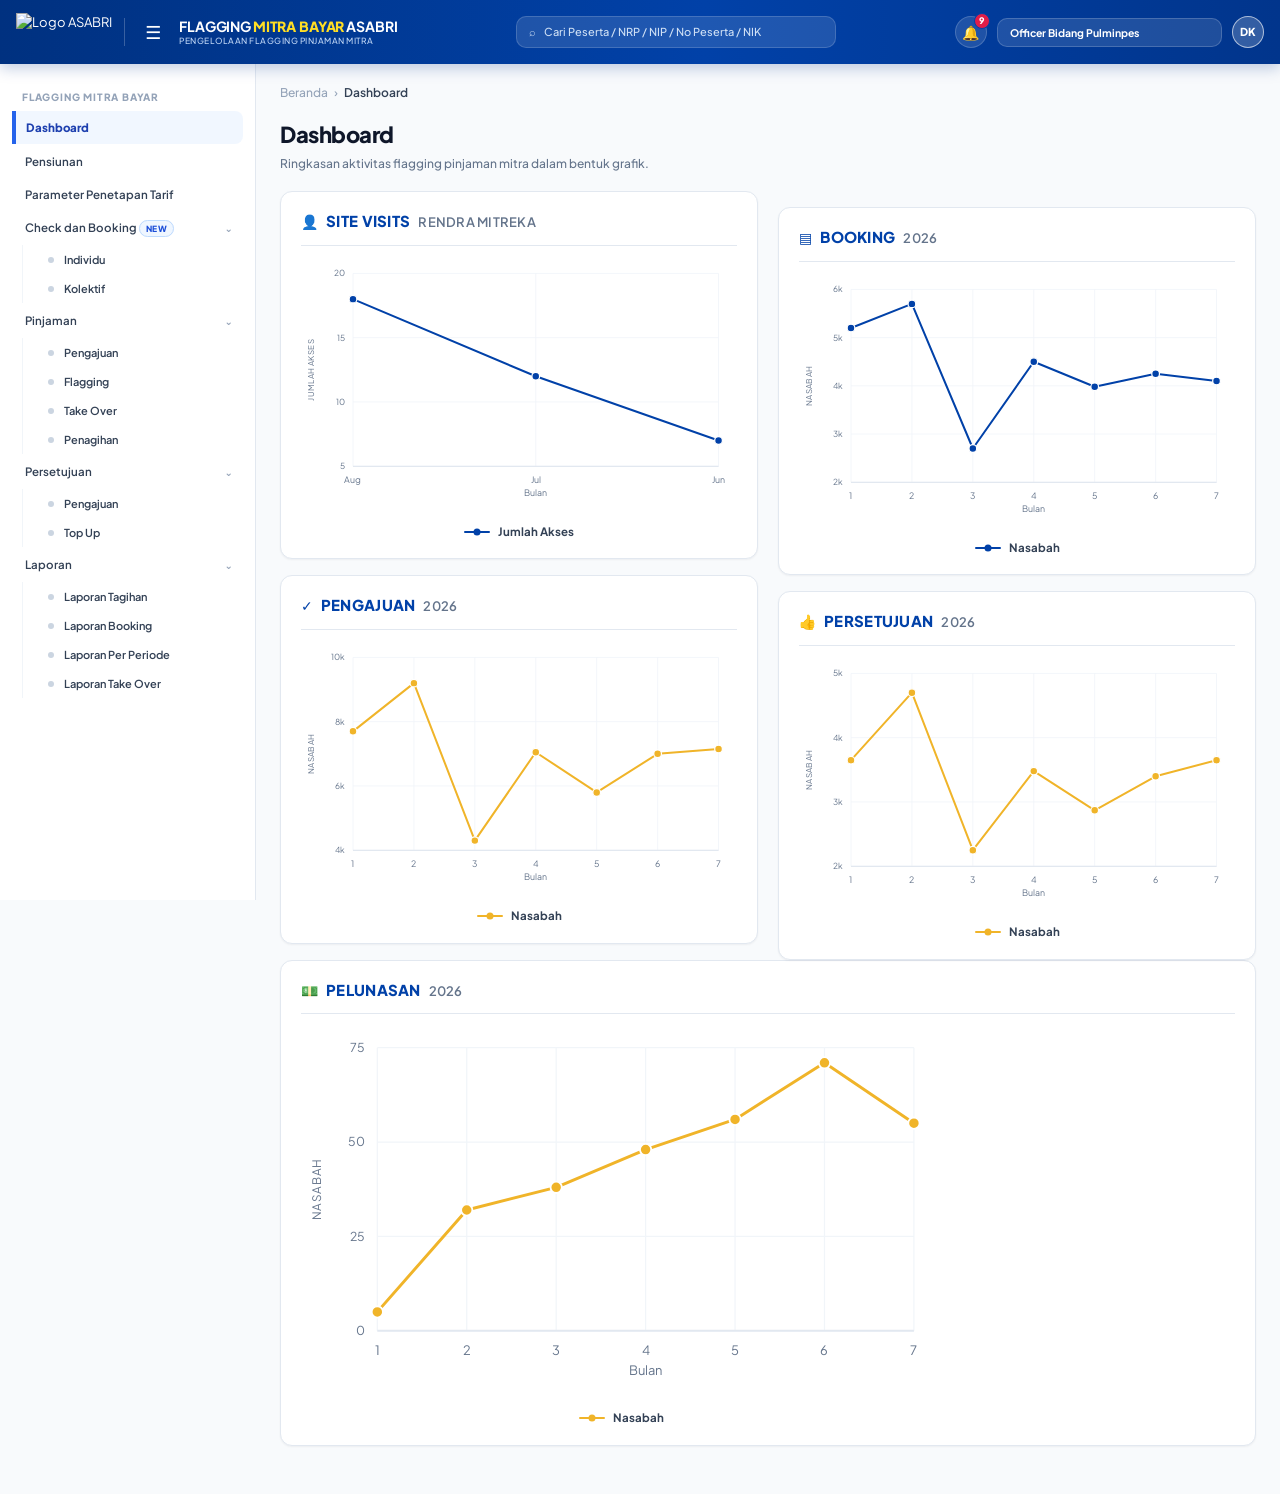
==== commit 83fff91b: "Pemulihan Data Peserta: ganti nama modul SPP, UKER cari + autofill Kancab, sinkron Data Pangkat; rol" ====
--- a/flagging/index.html
+++ b/flagging/index.html
@@ -82,7 +82,9 @@
           </div>
         </div>
         <select class="role-chip" id="top-role" aria-label="Pilih role">
-          <option>Divisi Kepesertaan dan Pengembangan Manfaat</option>
+          <option>Officer Bidang Pulminpes</option>
+          <option>Officer Bidang Lojita</option>
+          <option>Officer Bidang Pengembangan Manfaat</option>
           <option>Kantor Cabang</option>
           <option>Bank BRI</option>
           <option>Bank BNI</option>
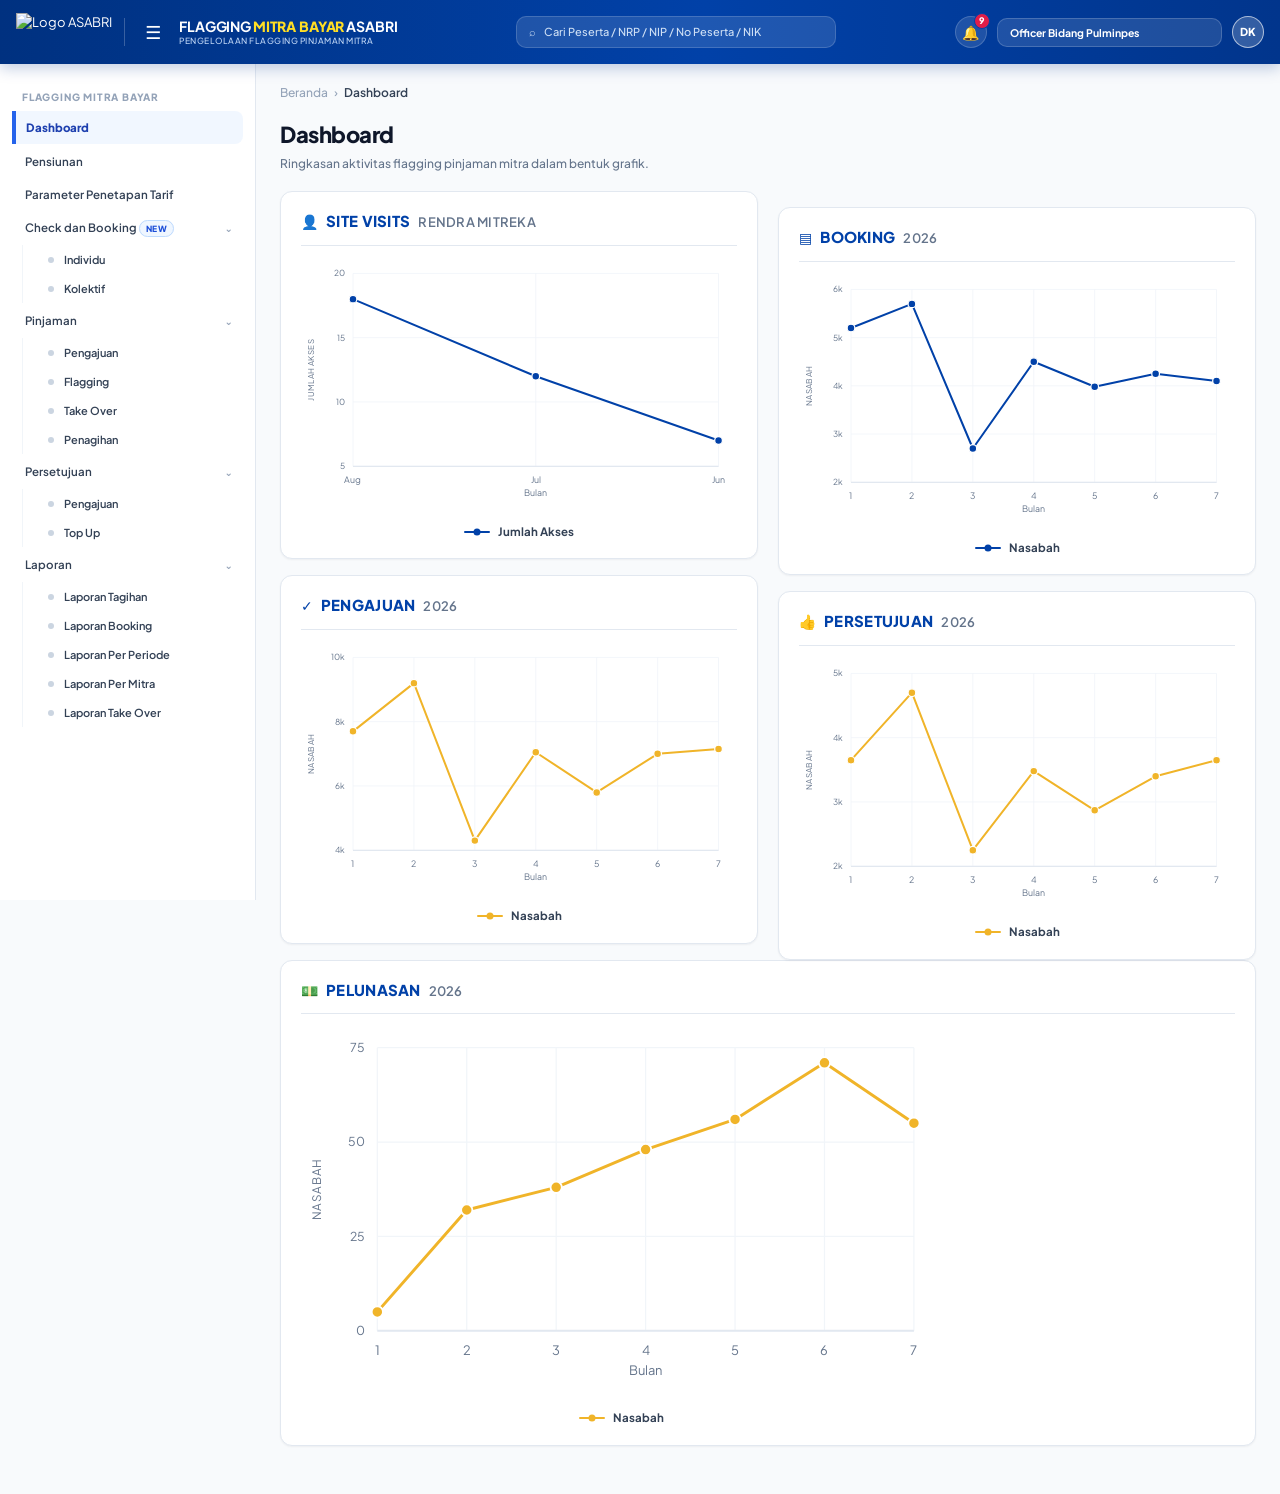
==== commit 9b5a47ec: "Flagging: 4 sub laporan baru (Tagihan/Booking/Per Periode/Take Over), filter search mitra, revisi Pe" ====
--- a/flagging/index.html
+++ b/flagging/index.html
@@ -52,6 +52,7 @@
       <button class="nav-item nav-child" data-go="flagging-laporan-tagihan">Laporan Tagihan</button>
       <button class="nav-item nav-child" data-go="flagging-laporan-booking">Laporan Booking</button>
       <button class="nav-item nav-child" data-go="flagging-laporan-periode">Laporan Per Periode</button>
+      <button class="nav-item nav-child" data-go="flagging-laporan-mitra">Laporan Per Mitra</button>
       <button class="nav-item nav-child" data-go="flagging-laporan-takeover">Laporan Take Over</button>
     </div>
 
@@ -410,7 +411,68 @@
           </div>
         </div>
         <div class="card">
-          <div class="alert alert-info"><span>ⓘ</span><span>Halaman ini masih dalam pengembangan. Isinya akan menyusul sesuai referensi FSD.</span></div>
+          <h3 class="card-title">Search &amp; Filter</h3>
+          <div class="grid3" style="align-items:end">
+            <div class="field" style="margin-bottom:0">
+              <label class="fl" for="flt-f-mitra">Mitra</label>
+              <input class="inp" id="flt-f-mitra" placeholder="Cari nama mitra..." autocomplete="off">
+              <div class="autocomplete-list" id="flt-f-mitra-list"></div>
+            </div>
+            <div class="field" style="margin-bottom:0">
+              <label class="fl" for="flt-f-dari">Tanggal Dari</label>
+              <input class="inp" type="date" id="flt-f-dari">
+            </div>
+            <div class="field" style="margin-bottom:0">
+              <label class="fl" for="flt-f-sampai">Tanggal Sampai</label>
+              <input class="inp" type="date" id="flt-f-sampai">
+            </div>
+            <div class="field" style="margin-bottom:0">
+              <label class="fl" for="flt-f-peserta">Status Peserta</label>
+              <select class="inp" id="flt-f-peserta"></select>
+            </div>
+            <div class="field" style="margin-bottom:0">
+              <label class="fl" for="flt-f-status">Status</label>
+              <select class="inp" id="flt-f-status"></select>
+            </div>
+            <div class="toolbar" style="justify-content:flex-end;margin-bottom:0">
+              <button class="btn btn-primary" id="flt-cari">⌕ Cari</button>
+            </div>
+          </div>
+          <div class="toolbar" style="justify-content:flex-end;margin-top:14px;margin-bottom:0;gap:8px">
+            <button class="btn btn-ghost" id="flt-pdf">🖶 Download PDF</button>
+            <button class="btn btn-ghost" id="flt-excel">⤓ Download Excel</button>
+          </div>
+        </div>
+
+        <div class="card">
+          <div class="tbl-wrap">
+            <table class="wide-table">
+              <thead>
+                <tr>
+                  <th rowspan="2" style="width:52px">No</th>
+                  <th rowspan="2">No KTPA</th>
+                  <th rowspan="2">NRP/NIP</th>
+                  <th rowspan="2">Nopens</th>
+                  <th rowspan="2">Status Pensiun</th>
+                  <th rowspan="2">Nama</th>
+                  <th rowspan="2">Mitra Bayar</th>
+                  <th rowspan="2">Kantor Mitra Bayar</th>
+                  <th colspan="3" class="th-group">Tanggal</th>
+                  <th colspan="2" class="th-group">Tagihan</th>
+                  <th rowspan="2">Status</th>
+                </tr>
+                <tr>
+                  <th>Awal Kredit</th><th>Akhir Kredit</th><th>Permohonan</th>
+                  <th>Tanggal</th><th class="num">Nilai</th>
+                </tr>
+              </thead>
+              <tbody id="flt-body"></tbody>
+            </table>
+          </div>
+          <div style="display:flex;justify-content:space-between;align-items:center;margin-top:10px;flex-wrap:wrap;gap:10px">
+            <div class="tbl-note" id="flt-count" style="margin:0"></div>
+            <div id="flt-pager" style="display:flex;gap:4px"></div>
+          </div>
         </div>
       </section>
 
@@ -422,8 +484,67 @@
             <div class="page-sub">Rekap booking pinjaman mitra.</div>
           </div>
         </div>
-        <div class="card">
-          <div class="alert alert-info"><span>ⓘ</span><span>Halaman ini masih dalam pengembangan. Isinya akan menyusul sesuai referensi FSD.</span></div>
+
+        <div class="card">
+          <h3 class="card-title">Search &amp; Filter</h3>
+          <div class="grid3" style="align-items:end">
+            <div class="field" style="margin-bottom:0">
+              <label class="fl" for="flb-f-mitra">Mitra</label>
+              <input class="inp" id="flb-f-mitra" placeholder="Cari nama mitra..." autocomplete="off">
+              <div class="autocomplete-list" id="flb-f-mitra-list"></div>
+            </div>
+            <div class="field" style="margin-bottom:0">
+              <label class="fl" for="flb-f-dari">Tanggal Dari</label>
+              <input class="inp" type="date" id="flb-f-dari">
+            </div>
+            <div class="field" style="margin-bottom:0">
+              <label class="fl" for="flb-f-sampai">Tanggal Sampai</label>
+              <input class="inp" type="date" id="flb-f-sampai">
+            </div>
+            <div class="field" style="margin-bottom:0">
+              <label class="fl" for="flb-f-peserta">Status Peserta</label>
+              <select class="inp" id="flb-f-peserta"></select>
+            </div>
+            <div class="field" style="margin-bottom:0">
+              <label class="fl" for="flb-f-status">Status</label>
+              <select class="inp" id="flb-f-status"></select>
+            </div>
+            <div class="toolbar" style="justify-content:flex-end;margin-bottom:0">
+              <button class="btn btn-primary" id="flb-cari">⌕ Cari</button>
+            </div>
+          </div>
+          <div class="toolbar" style="justify-content:flex-end;margin-top:14px;margin-bottom:0;gap:8px">
+            <button class="btn btn-ghost" id="flb-pdf">🖶 Download PDF</button>
+            <button class="btn btn-ghost" id="flb-excel">⤓ Download Excel</button>
+          </div>
+        </div>
+
+        <div class="card">
+          <div class="tbl-wrap">
+            <table class="wide-table">
+              <thead>
+                <tr>
+                  <th rowspan="2" style="width:52px">No</th>
+                  <th rowspan="2">No KTPA</th>
+                  <th rowspan="2">NRP/NIP</th>
+                  <th rowspan="2">Nopens</th>
+                  <th rowspan="2">Nama</th>
+                  <th rowspan="2">Tanggal Lahir</th>
+                  <th rowspan="2">Status Pensiun</th>
+                  <th colspan="2" class="th-group">Info Booking</th>
+                  <th rowspan="2">Status</th>
+                </tr>
+                <tr>
+                  <th>Tanggal</th><th>User</th>
+                </tr>
+              </thead>
+              <tbody id="flb-body"></tbody>
+            </table>
+          </div>
+          <div style="display:flex;justify-content:space-between;align-items:center;margin-top:10px;flex-wrap:wrap;gap:10px">
+            <div class="tbl-note" id="flb-count" style="margin:0"></div>
+            <div id="flb-pager" style="display:flex;gap:4px"></div>
+          </div>
         </div>
       </section>
 
@@ -435,8 +556,116 @@
             <div class="page-sub">Rekap pinjaman mitra per periode.</div>
           </div>
         </div>
-        <div class="card">
-          <div class="alert alert-info"><span>ⓘ</span><span>Halaman ini masih dalam pengembangan. Isinya akan menyusul sesuai referensi FSD.</span></div>
+
+        <div class="card">
+          <h3 class="card-title">Search &amp; Filter</h3>
+          <div class="grid3" style="align-items:end">
+            <div class="field" style="margin-bottom:0">
+              <label class="fl" for="flp-f-mitra">Mitra</label>
+              <input class="inp" id="flp-f-mitra" placeholder="Cari nama mitra..." autocomplete="off">
+              <div class="autocomplete-list" id="flp-f-mitra-list"></div>
+            </div>
+            <div class="field" style="margin-bottom:0">
+              <label class="fl" for="flp-f-dari">Tanggal Dari</label>
+              <input class="inp" type="date" id="flp-f-dari">
+            </div>
+            <div class="field" style="margin-bottom:0">
+              <label class="fl" for="flp-f-sampai">Tanggal Sampai</label>
+              <input class="inp" type="date" id="flp-f-sampai">
+            </div>
+            <div class="field" style="margin-bottom:0">
+              <label class="fl" for="flp-f-peserta">Status Peserta</label>
+              <select class="inp" id="flp-f-peserta"></select>
+            </div>
+            <div class="field" style="margin-bottom:0">
+              <label class="fl" for="flp-f-status">Status</label>
+              <select class="inp" id="flp-f-status"></select>
+            </div>
+            <div class="toolbar" style="justify-content:flex-end;margin-bottom:0">
+              <button class="btn btn-primary" id="flp-cari">⌕ Cari</button>
+            </div>
+          </div>
+          <div class="toolbar" style="justify-content:flex-end;margin-top:14px;margin-bottom:0;gap:8px">
+            <button class="btn btn-ghost" id="flp-pdf">🖶 Download PDF</button>
+            <button class="btn btn-ghost" id="flp-excel">⤓ Download Excel</button>
+          </div>
+        </div>
+
+        <div class="card">
+          <div class="tbl-wrap">
+            <table class="wide-table">
+              <thead>
+                <tr>
+                  <th rowspan="2" style="width:52px">No</th>
+                  <th rowspan="2">No KTPA</th>
+                  <th rowspan="2">NRP/NIP</th>
+                  <th rowspan="2">Nopens</th>
+                  <th rowspan="2">Nama</th>
+                  <th rowspan="2">Status Pensiun</th>
+                  <th rowspan="2">Mitra Bayar</th>
+                  <th rowspan="2">Kantor Mitra Bayar</th>
+                  <th colspan="7" class="th-group">Info Kredit</th>
+                  <th rowspan="2">Status Tagihan</th>
+                </tr>
+                <tr>
+                  <th>Tgl Pengajuan</th><th>Awal Kredit</th><th>Akhir Kredit</th>
+                  <th class="num">Plafon</th><th>No Rek Tab</th><th>No Rek Kredit</th><th>No PK</th>
+                </tr>
+              </thead>
+              <tbody id="flp-body"></tbody>
+            </table>
+          </div>
+          <div style="display:flex;justify-content:space-between;align-items:center;margin-top:10px;flex-wrap:wrap;gap:10px">
+            <div class="tbl-note" id="flp-count" style="margin:0"></div>
+            <div id="flp-pager" style="display:flex;gap:4px"></div>
+          </div>
+        </div>
+      </section>
+
+      <section class="screen" id="s-flagging-laporan-mitra">
+        <div class="crumb"><span>Beranda</span><span>›</span><span>Laporan</span><span>›</span><b>Laporan Per Mitra</b></div>
+        <div class="page-head">
+          <div>
+            <h1 class="page-title">Laporan Per Mitra</h1>
+            <div class="page-sub">Rekap pinjaman mitra per mitra bayar.</div>
+          </div>
+        </div>
+        <div class="card">
+          <h3 class="card-title">Search &amp; Filter</h3>
+          <div class="grid3" style="align-items:end">
+            <div class="field" style="margin-bottom:0">
+              <label class="fl" for="flm-f-mitra">Mitra</label>
+              <input class="inp" id="flm-f-mitra" placeholder="Cari nama mitra..." autocomplete="off">
+              <div class="autocomplete-list" id="flm-f-mitra-list"></div>
+            </div>
+            <div class="field" style="margin-bottom:0">
+              <label class="fl" for="flm-f-dari">Tanggal Dari</label>
+              <input class="inp" type="date" id="flm-f-dari">
+            </div>
+            <div class="field" style="margin-bottom:0">
+              <label class="fl" for="flm-f-sampai">Tanggal Sampai</label>
+              <input class="inp" type="date" id="flm-f-sampai">
+            </div>
+            <div class="field" style="margin-bottom:0">
+              <label class="fl" for="flm-f-peserta">Status Peserta</label>
+              <select class="inp" id="flm-f-peserta"></select>
+            </div>
+            <div class="field" style="margin-bottom:0">
+              <label class="fl" for="flm-f-status">Status</label>
+              <select class="inp" id="flm-f-status"></select>
+            </div>
+            <div class="toolbar" style="justify-content:flex-end;margin-bottom:0">
+              <button class="btn btn-primary" id="flm-cari">⌕ Cari</button>
+            </div>
+          </div>
+          <div class="toolbar" style="justify-content:flex-end;margin-top:14px;margin-bottom:0;gap:8px">
+            <button class="btn btn-ghost" id="flm-pdf">🖶 Download PDF</button>
+            <button class="btn btn-ghost" id="flm-excel">⤓ Download Excel</button>
+          </div>
+        </div>
+
+        <div class="card">
+          <div class="alert alert-info"><span>ⓘ</span><span>Tabel laporan ini masih dalam pengembangan. Isinya akan menyusul sesuai referensi FSD.</span></div>
         </div>
       </section>
 
@@ -448,8 +677,74 @@
             <div class="page-sub">Rekap take over pinjaman mitra.</div>
           </div>
         </div>
-        <div class="card">
-          <div class="alert alert-info"><span>ⓘ</span><span>Halaman ini masih dalam pengembangan. Isinya akan menyusul sesuai referensi FSD.</span></div>
+
+        <div class="card">
+          <h3 class="card-title">Search &amp; Filter</h3>
+          <div class="grid3" style="align-items:end">
+            <div class="field" style="margin-bottom:0">
+              <label class="fl" for="flto-f-mitra">Mitra</label>
+              <input class="inp" id="flto-f-mitra" placeholder="Cari nama mitra..." autocomplete="off">
+              <div class="autocomplete-list" id="flto-f-mitra-list"></div>
+            </div>
+            <div class="field" style="margin-bottom:0">
+              <label class="fl" for="flto-f-dari">Tanggal Dari</label>
+              <input class="inp" type="date" id="flto-f-dari">
+            </div>
+            <div class="field" style="margin-bottom:0">
+              <label class="fl" for="flto-f-sampai">Tanggal Sampai</label>
+              <input class="inp" type="date" id="flto-f-sampai">
+            </div>
+            <div class="field" style="margin-bottom:0">
+              <label class="fl" for="flto-f-peserta">Status Peserta</label>
+              <select class="inp" id="flto-f-peserta"></select>
+            </div>
+            <div class="field" style="margin-bottom:0">
+              <label class="fl" for="flto-f-status">Status</label>
+              <select class="inp" id="flto-f-status"></select>
+            </div>
+            <div class="toolbar" style="justify-content:flex-end;margin-bottom:0">
+              <button class="btn btn-primary" id="flto-cari">⌕ Cari</button>
+            </div>
+          </div>
+          <div class="toolbar" style="justify-content:flex-end;margin-top:14px;margin-bottom:0;gap:8px">
+            <button class="btn btn-ghost" id="flto-pdf">🖶 Download PDF</button>
+            <button class="btn btn-ghost" id="flto-excel">⤓ Download Excel</button>
+          </div>
+        </div>
+
+        <div class="card">
+          <div class="tbl-wrap">
+            <table class="wide-table">
+              <thead>
+                <tr>
+                  <th rowspan="2" style="width:52px">No</th>
+                  <th rowspan="2">No KTPA</th>
+                  <th rowspan="2">NRP/NIP</th>
+                  <th rowspan="2">Nopens</th>
+                  <th rowspan="2">Nama</th>
+                  <th rowspan="2">Tanggal Lahir</th>
+                  <th rowspan="2">Status Pensiun</th>
+                  <th colspan="2" class="th-group">Mitra</th>
+                  <th rowspan="2">Tanggal Pelunasan</th>
+                  <th colspan="2" class="th-group">Takeover</th>
+                  <th colspan="2" class="th-group">Mitra Takeover</th>
+                  <th colspan="2" class="th-group">ASABRI</th>
+                  <th rowspan="2">Status</th>
+                </tr>
+                <tr>
+                  <th>Awal</th><th>Pengajuan</th>
+                  <th>Tanggal</th><th>User</th>
+                  <th>Tanggal</th><th>User</th>
+                  <th>Tanggal</th><th>User</th>
+                </tr>
+              </thead>
+              <tbody id="flto-body"></tbody>
+            </table>
+          </div>
+          <div style="display:flex;justify-content:space-between;align-items:center;margin-top:10px;flex-wrap:wrap;gap:10px">
+            <div class="tbl-note" id="flto-count" style="margin:0"></div>
+            <div id="flto-pager" style="display:flex;gap:4px"></div>
+          </div>
         </div>
       </section>
 
@@ -1511,6 +1806,7 @@
               <select class="inp" id="ffl-f-status"></select>
             </div>
             <div class="toolbar" style="justify-content:flex-end;margin-bottom:0">
+              <button class="btn btn-ghost" id="ffl-export">⤓ Export Excel</button>
               <button class="btn btn-primary" id="ffl-cari">⌕ Cari</button>
             </div>
           </div>
@@ -1522,7 +1818,7 @@
               <thead>
                 <tr>
                   <th rowspan="2">Mitra Bayar</th>
-                  <th rowspan="2">No. KTPA</th>
+                  <th rowspan="2">No. KPA</th>
                   <th rowspan="2">NRP</th>
                   <th rowspan="2">NIK</th>
                   <th rowspan="2">Nomor Pensiun</th>
@@ -1573,7 +1869,7 @@
           <h4 class="section-title">Info Peserta</h4>
           <div class="grid3">
             <div class="field">
-              <label class="fl" for="ffd-ktpa">No. KTPA</label>
+              <label class="fl" for="ffd-ktpa">No. KPA</label>
               <input class="inp" id="ffd-ktpa" disabled>
             </div>
             <div class="field">
@@ -1702,7 +1998,7 @@
                   <th rowspan="2">Tanggal Permohonan</th>
                   <th colspan="2" class="th-group">Mitra</th>
                   <th rowspan="2">Nama</th>
-                  <th rowspan="2">No KTPA</th>
+                  <th rowspan="2">No KPA</th>
                   <th rowspan="2">No Pensiun</th>
                   <th rowspan="2">NIK</th>
                   <th rowspan="2">No. PK</th>
@@ -2534,11 +2830,6 @@
             <div class="field span2">
               <label class="fl" for="fpt-catatan">Catatan</label>
               <input class="inp" id="fpt-catatan" placeholder="Catatan singkat untuk baris penagihan...">
-            </div>
-
-            <div class="field span2">
-              <label class="fl" for="fpt-keterangan">Keterangan</label>
-              <textarea class="inp" id="fpt-keterangan" rows="3" placeholder="Keterangan tambahan..."></textarea>
             </div>
           </div>
 
--- a/flagging/style.css
+++ b/flagging/style.css
@@ -17,7 +17,7 @@
   --navy-top:#003180;      /* pangkal gradien navbar */
   --gold:#FFDE24;          /* aksen "NEXTGEN" */
 
-  /* Kartu KTPA fisik — palet cetak kartu ASABRI, terpisah dari palet aplikasi */
+  /* Kartu KPA fisik — palet cetak kartu ASABRI, terpisah dari palet aplikasi */
   --ktpa-navy:#0b2153;     /* dasar kartu */
   --ktpa-navy-2:#16407f;   /* ujung terang gradien kartu */
   --ktpa-gold:#e0a83c;     /* aksen emas kartu */
@@ -518,6 +518,7 @@
 .tab.active{color:var(--navy); border-bottom-color:var(--navy)}
 
 /* ---------- Form (mengikuti ui/Field.tsx) ---------- */
+.field{position:relative}
 label.fl{
   display:block; margin-bottom:6px; font-size:10px; font-weight:800;
   letter-spacing:.06em; text-transform:uppercase; color:var(--muted);
@@ -669,6 +670,8 @@
   display:flex; justify-content:space-between; align-items:flex-start; gap:12px;
 }
 .modal-body{padding:20px 22px}
+/* Pop up lebar untuk isi berupa tabel; lepas kelasnya saat modal ditutup */
+.modal.modal-lg{width:min(1180px,100%)}
 .modal-x{background:none; border:0; font-size:18px; color:var(--faint); cursor:pointer; line-height:1; padding:4px 8px; border-radius:8px}
 .modal-x:hover{background:var(--line-soft); color:var(--body)}
 .modal-head-l{display:flex; align-items:center; gap:12px; min-width:0}
@@ -724,6 +727,9 @@
 .toast.bad{background:var(--red)}
 
 .empty{text-align:center; padding:44px 20px; color:var(--muted)}
+/* Di tabel lebar, sel kosong selebar seluruh tabel — teks di tengahnya jatuh di
+   luar area yang terlihat, jadi pesannya dirapatkan ke kiri. */
+.wide-table .empty{text-align:left}
 .empty h4{margin:0 0 6px; color:var(--body); font-size:14px; font-weight:800}
 .empty p{margin:0; font-size:12px; font-weight:500}
 
@@ -770,7 +776,7 @@
 .multisel-opt:hover{background:var(--blue-soft); color:var(--navy)}
 .multisel-opt input{margin:0; cursor:pointer; flex-shrink:0}
 
-/* ---------- Kartu KTPA (pratinjau cetak)
+/* ---------- Kartu KPA (pratinjau cetak)
    Meniru kartu fisik ASABRI: dasar putih, pita navy melengkung di sudut kiri
    atas bergaris emas, serta baji navy + pita emas di sudut kanan bawah.
    Ukuran huruf memakai satuan cqw (relatif lebar kartu) supaya kartu tetap
